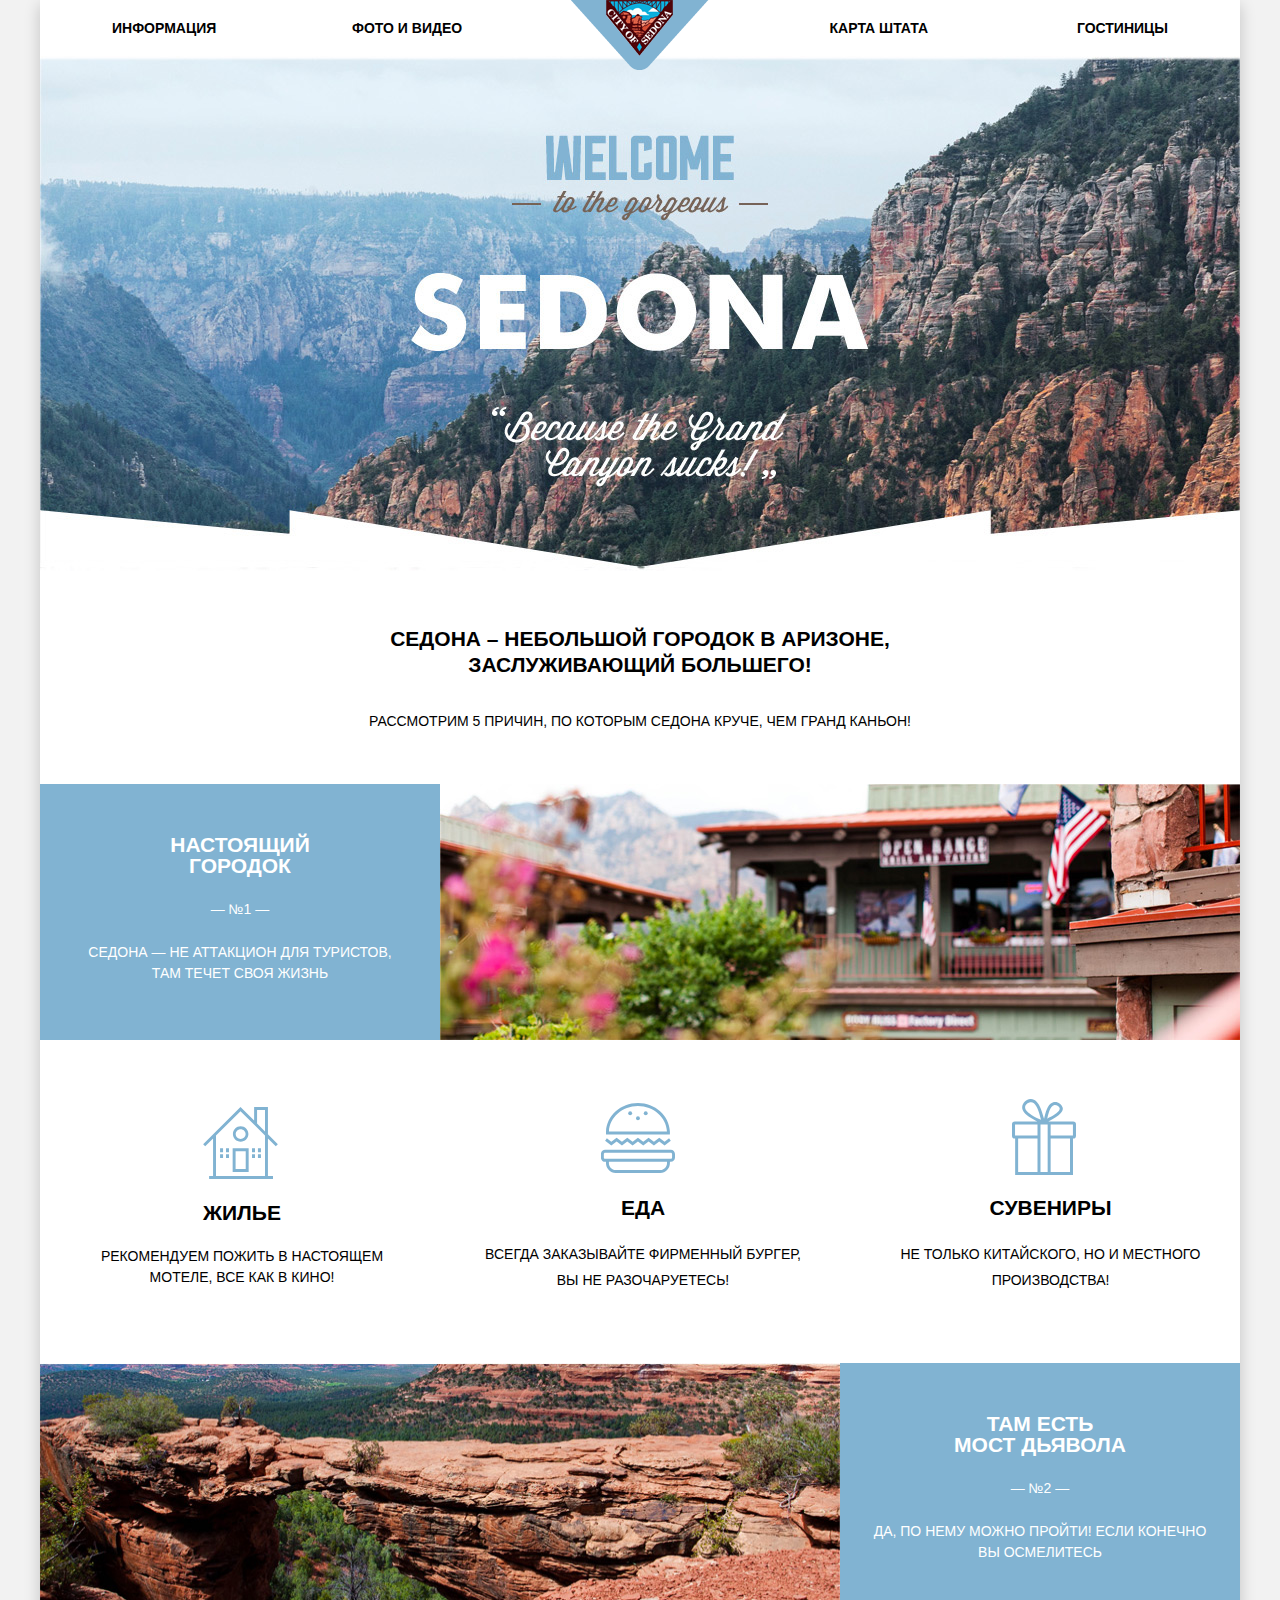
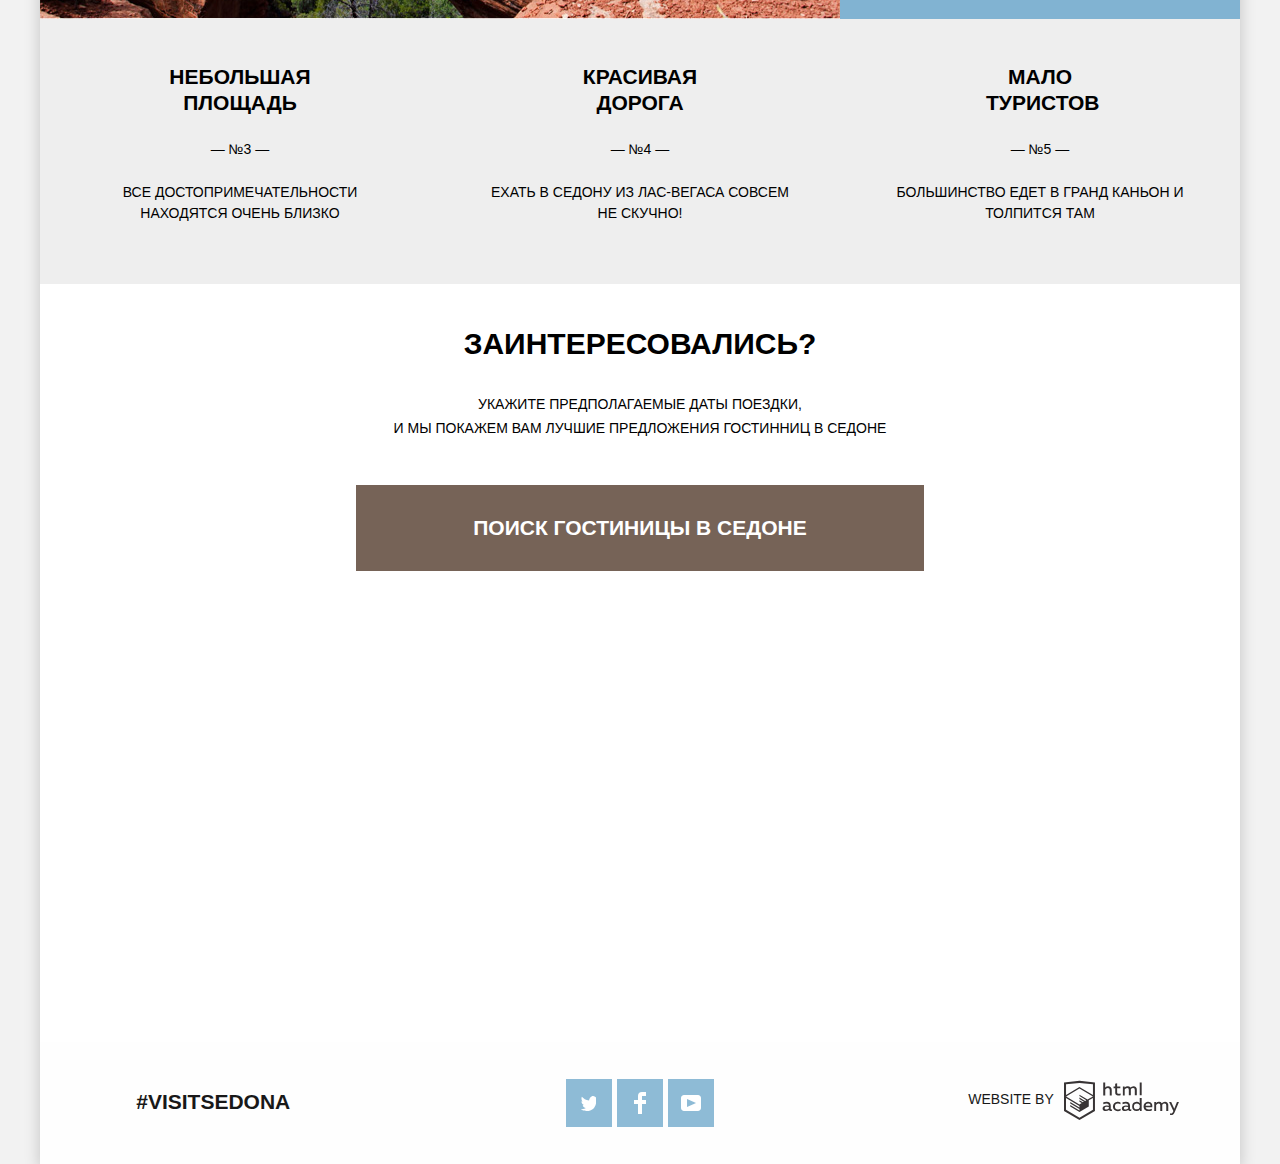
==== index.html @ 544612c5 "правки" ====
<!DOCTYPE html>
<html lang="ru">
<head>
  <meta charset="utf-8">
  <title>HTML Academy: Седона</title>
  <link href="https://fonts.google.com/?query=PT+sans&selection.family=PT+Sans:400,700" rel="stylesheet">
  <link href="css/normalize.css" rel="stylesheet">
  <link href="css/style-minified.css" rel="stylesheet">
</head>
<body>
  <div class="container">
    <header class="main-header">
      <nav class="main-navigation">
        <a class="main-header-logo"><img alt="Логотип Седона" height="70" src="img/logo-sedona.png" width="138"></a>
        <ul class="site-navigation">
          <li class="site-navigation-item info-menu">
            <a href="#">Информация</a>
          </li>
          <li class="site-navigation-item info-photo">
            <a href="#">Фото и видео</a>
          </li>
          <li class="site-navigation-item info-map">
            <a href="#">Карта штата</a>
          </li>
          <li class="site-navigation-item info-hotels">
            <a href="sedona-second-page.html">Гостиницы</a>
          </li>
        </ul>
      </nav>
    </header>
    <main class="main-advantage">
      <section class="intro">
        <h2 class="visually-hidden">Горы седоны</h2>
      </section>
      <h2 class="visually-hidden">Welcome to Sedona</h2>
      <article class="reasons reasons-sedona">
        <h1 class="reasons-title">Седона – небольшой городок в Аризоне, заслуживающий большего!</h1>
        <p class="reasons-descripsion">Рассмотрим 5 причин, по которым Седона круче, чем Гранд Каньон!</p>
      </article><!--1-->
      <h2 class="visually-hidden">Преимущества Седоны</h2>
      <div class="advantage-1">
        <div class="advantage-blue">
          <h2 class="advantage-title-white">Настоящий городок</h2>
          <div class="advantage-number advantage-number-white">
            — №1 —
          </div>
          <p class="advantage-text-white">Седона — не аттакцион для туристов, там течет своя жизнь</p>
        </div>
        <div class="advantage-image-left"><img alt="Настоящий городок" height="256" src="img/reason-1.jpg" width="800"></div>
      </div><!--2-->
      <section class="recommendations">
        <ul class="recommendations-list">
          <li class="recommendations-item motel-item">
            <span class="motel"></span>
            <h2>Жилье</h2>
            <p class="recommendation-motel">Рекомендуем пожить в настоящем мотеле, все как в кино!</p>
          </li>
          <li class="recommendations-item food-item">
            <span class="food"></span>
            <h2>Еда</h2>
            <p class="recommendation-food">Всегда заказывайте фирменный бургер, вы не разочаруетесь!</p>
          </li>
          <li class="recommendations-item souvenir-item">
            <span class="souvenir"></span>
            <h2>Сувениры</h2>
            <p class="recommendation-souvenir">Не только китайского, но и местного производства!</p>
          </li>
        </ul>
      </section><!--3-->
      <div class="advantage-2">
        <div class="advantage-image-right"><img alt="Мост дьявола" height="256" src="img/reason-2.jpg" width="800"></div>
        <div class="advantage-blue">
          <h2 class="advantage-title-white devils-bridge">Там есть<br>
          мост дьявола</h2>
          <div class="advantage-number advantage-number-white">
            — №2 —
          </div>
          <p class="advantage-text-white bridge-description">Да, по нему можно пройти! Если конечно вы осмелитесь</p>
        </div>
      </div>
      <section class="advantage">
        <ul class="advantage-gray">
          <li class="advantage-item">
            <h2 class="advantage-title-space">Небольшая площадь</h2>
            <div class="advantage-number">
              — №3 —
            </div>
            <p class="advantage-text-space">Все достопримечательности находятся очень близко</p>
          </li>
          <li class="advantage-item">
            <h2 class="advantage-title-route">Красивая дорога</h2>
            <div class="advantage-number">
              — №4 —
            </div>
            <p class="advantage-text-route">Ехать в Седону из Лас-Вегаса совсем не скучно!</p>
          </li>
          <li class="advantage-item">
            <h2 class="advantage-title-tourist">Мало туристов</h2>
            <div class="advantage-number">
              — №5 —
            </div>
            <p class="advantage-text-tourist">Большинство едет в Гранд Каньон и толпится там</p>
          </li>
        </ul>
      </section>
      <div class="search">
        <h2 class="seach-title">Заинтересовались?</h2>
        <p class="seach-description">Укажите предполагаемые даты поездки,<br>
        и мы покажем вам лучшие предложения гостинниц в Седоне</p><button class="btn btn-search" type="button">Поиск гостиницы в Седоне</button>
      </div>
      <div class="map-sedona visually-hidden">
        Интерактивная карта
      </div>
      <div class="map-interactive">
        <img alt="sedona" class="google-map-img" height="593" src="img/map.png" width="1200"> <iframe allowfullscreen class="google-map-iframe hidden" height="593" src="https://www.google.com/maps/embed?pb=!1m18!1m12!1m3!1d26188.189610110031!2d-111.79155712535884!3d34.868193438852906!2m3!1f0!2f0!3f0!3m2!1i1024!2i768!4f13.1!3m3!1m2!1s0x872da132f942b00d%3A0x5548c523fa6c8efd!2z0KHQtdC00L7QvdCwLCDQkNGA0LjQt9C-0L3QsCA4NjMzNiwg0KHQqNCQ!5e0!3m2!1sru!2sru!4v1504205740528" width="1200"></iframe>
      </div>
      <div class="search-hotel-wrapper">
        <form action="http://echo.htmlacademy.ru" class="search-hotel" method="get">
          <div class="seach-form-row-check-in-out">
            <label class="search-date-label" for="search-date-check-in-out">Дата заезда:</label> <input class="search-date-check-in-out" id="search-date-check-in-out" name="search-date-check-in-out" type="text" value="24 апреля 2017"> <button class="open-calendar"><svg height="22" viewbox="0 0 21 22" width="21" xmlns="http://www.w3.org/2000/svg">
            <path d="M19.251 2.025h-2.845V.648c0-.381-.294-.689-.656-.689-.363 0-.656.308-.656.689v1.377h-3.938V.648c0-.381-.294-.689-.655-.689-.363 0-.657.308-.657.689v1.377H5.906V.648c0-.381-.294-.689-.656-.689-.363 0-.657.308-.657.689v1.377H1.75C.784 2.025 0 2.847 0 3.862v16.302C0 21.179.784 22 1.75 22h17.501c.966 0 1.749-.821 1.749-1.836V3.862c0-1.015-.783-1.837-1.749-1.837zm.437 18.139a.448.448 0 0 1-.437.459H1.75a.45.45 0 0 1-.438-.459V3.862a.45.45 0 0 1 .438-.459h2.844v1.378c0 .381.294.689.657.689.362 0 .656-.308.656-.689V3.403h3.938v1.378c0 .381.294.689.657.689.361 0 .655-.308.655-.689V3.403h3.938v1.378c0 .381.293.689.656.689.362 0 .656-.308.656-.689V3.403h2.845c.241 0 .437.206.437.459v16.302z"></path>
            <path d="M4.594 8.225h2.625v2.066H4.594zM4.594 11.668h2.625v2.067H4.594zM4.594 15.112h2.625v2.066H4.594zM9.188 15.112h2.625v2.066H9.188zM9.188 11.668h2.625v2.067H9.188zM9.188 8.225h2.625v2.066H9.188zM13.781 15.112h2.625v2.066h-2.625zM13.781 11.668h2.625v2.067h-2.625zM13.781 8.225h2.625v2.066h-2.625z"></path></svg></button>
          </div>
          <div class="seach-form-row-check-in-out">
            <label class="search-date-label search-date-label-second" for="search-date-check-in-out-2">Дата выезда:</label> <input class="search-date-check-in-out" id="search-date-check-in-out-2" name="search-date-check-in-out" type="text" value="4 июля 2017"> <button class="open-calendar"><svg height="22" viewbox="0 0 21 22" width="21" xmlns="http://www.w3.org/2000/svg">
            <path d="M19.251 2.025h-2.845V.648c0-.381-.294-.689-.656-.689-.363 0-.656.308-.656.689v1.377h-3.938V.648c0-.381-.294-.689-.655-.689-.363 0-.657.308-.657.689v1.377H5.906V.648c0-.381-.294-.689-.656-.689-.363 0-.657.308-.657.689v1.377H1.75C.784 2.025 0 2.847 0 3.862v16.302C0 21.179.784 22 1.75 22h17.501c.966 0 1.749-.821 1.749-1.836V3.862c0-1.015-.783-1.837-1.749-1.837zm.437 18.139a.448.448 0 0 1-.437.459H1.75a.45.45 0 0 1-.438-.459V3.862a.45.45 0 0 1 .438-.459h2.844v1.378c0 .381.294.689.657.689.362 0 .656-.308.656-.689V3.403h3.938v1.378c0 .381.294.689.657.689.361 0 .655-.308.655-.689V3.403h3.938v1.378c0 .381.293.689.656.689.362 0 .656-.308.656-.689V3.403h2.845c.241 0 .437.206.437.459v16.302z"></path>
            <path d="M4.594 8.225h2.625v2.066H4.594zM4.594 11.668h2.625v2.067H4.594zM4.594 15.112h2.625v2.066H4.594zM9.188 15.112h2.625v2.066H9.188zM9.188 11.668h2.625v2.067H9.188zM9.188 8.225h2.625v2.066H9.188zM13.781 15.112h2.625v2.066h-2.625zM13.781 11.668h2.625v2.067h-2.625zM13.781 8.225h2.625v2.066h-2.625z"></path></svg></button>
          </div>
          <div class="adults-children">
            <div class="adults">
              <label class="adult-form" for="search-adult">Взрослые:</label> <button class="int-input-control control-decrement" formtarget="search-adult">-</button> <input class="search-adult-form" id="search-adult" name="search-adult" type="text" value="2"> <button class="int-input-control control-increment" formtarget="search-adult">+</button>
            </div>
            <div class="children">
              <label class="child-form" for="search-child">Дети:</label> <button class="int-input-control control-decrement" formtarget="search-child">-</button> <input class="search-child-form" id="search-child" name="search-child" type="text" value="0"> <button class="int-input-control control-increment" formtarget="search-child">+</button>
            </div>
          </div><button class="to-find" type="button" value="Найти">Найти</button>
        </form>
      </div>
    </main>
    <footer class="main-footer">
      <div class="visit">
        <a class="hashtag" href="https://www.instagram.com/htmlacademy/" title="instagram">#Visitsedona</a>
      </div>
      <section class="social">
        <h2 class="visually-hidden">Социальные сети</h2>
        <div class="footer-social">
          <ul class="social-items">
            <li><a class="social-button social-button-tw" href="https://twitter.com/htmlacademy_ru">Twitter</a></li>
            <li><a class="social-button social-button-fb" href="https://www.facebook.com/htmlacademy">Фейсбук</a></li>
            <li><a class="social-button social-button-yt" href="https://www.youtube.com/channel/UChUxTMjJGo-JDRY8pNTGL2g">Youtube</a></li>
          </ul>
        </div>
      </section>
      <div class="html-academy-image">
        <span class="created-by div-center">Website by</span> <a class="link-html-academy" href="https://htmlacademy.ru/intensive/htmlcss"><svg data-name="Layer 1" height="41" id="Layer_1" viewbox="0 0 108.08 36.85" width="115" xmlns="http://www.w3.org/2000/svg">
        <title>logo-htmlacademy-small1</title>
        <path d="M44.61,26.88a2,2,0,0,0,.55-0.1v1.33a3.25,3.25,0,0,1-1.18.21,1.67,1.67,0,0,1-1.67-1,4.84,4.84,0,0,1-3.14,1.08c-1.51,0-2.91-.83-2.91-2.55,0-2.13,2-2.79,3.71-2.79a11.08,11.08,0,0,1,2.17.25v-0.3c0-1-.76-1.77-2.19-1.77a7.42,7.42,0,0,0-3,.64v-1.7a10.21,10.21,0,0,1,3.19-.55c2.36,0,3.81,1.12,3.81,3.65v3a0.54,0.54,0,0,0,.49.59h0.17Zm-6.44-1.13A1.35,1.35,0,0,0,39.63,27h0.11a3.39,3.39,0,0,0,2.41-1V24.58a9.72,9.72,0,0,0-1.81-.21c-1,0-2.16.33-2.16,1.38h0Zm12.36-6.11a5,5,0,0,1,2.57.64V22a4.08,4.08,0,0,0-2.3-.7,2.75,2.75,0,1,0,0,5.49,5,5,0,0,0,2.43-.64v1.71a6.27,6.27,0,0,1-2.76.57A4.21,4.21,0,0,1,46,24.51q0-.21,0-0.41a4.32,4.32,0,0,1,4.18-4.46h0.38Zm12.17,7.24a2,2,0,0,0,.55-0.1v1.33a3.25,3.25,0,0,1-1.18.21,1.67,1.67,0,0,1-1.67-1,4.84,4.84,0,0,1-3.14,1.08c-1.51,0-2.91-.83-2.91-2.55,0-2.13,2-2.79,3.71-2.79a11.08,11.08,0,0,1,2.17.25v-0.3c0-1-.76-1.77-2.19-1.77a7.42,7.42,0,0,0-3,.64v-1.7a10.21,10.21,0,0,1,3.19-.55c2.36,0,3.81,1.12,3.81,3.65v3a0.54,0.54,0,0,0,.49.59h0.17Zm-6.44-1.13A1.35,1.35,0,0,0,57.73,27h0.11a3.39,3.39,0,0,0,2.41-1V24.58a9.72,9.72,0,0,0-1.81-.21c-1.06,0-2.16.33-2.16,1.38h0ZM73,16V28.2H71.35V26.88a3.88,3.88,0,0,1-3.19,1.54,4.4,4.4,0,0,1,0-8.78,3.81,3.81,0,0,1,3,1.3V16H73Zm-4.53,5.22a2.76,2.76,0,1,0,0,5.52A2.86,2.86,0,0,0,71.15,25V23A2.91,2.91,0,0,0,68.49,21.27ZM79,19.64c3.31,0,4.46,2.68,3.92,5.09H76.7c0.21,1.5,1.67,2.11,3.19,2.11a6.11,6.11,0,0,0,2.64-.59v1.6a7.14,7.14,0,0,1-3,.57C77,28.42,74.78,27,74.78,24a4.18,4.18,0,0,1,4-4.39H79Zm0.09,1.54a2.28,2.28,0,0,0-2.44,2.1v0.06H81.3A2,2,0,0,0,79.13,21.18Zm5.73,7V19.87h1.65v1a3.81,3.81,0,0,1,2.78-1.27A2.86,2.86,0,0,1,91.89,21a4.12,4.12,0,0,1,2.91-1.33A3.06,3.06,0,0,1,98,23V28.2h-1.9V23.05a1.59,1.59,0,0,0-1.42-1.75H94.42a2.8,2.8,0,0,0-2.07,1.12V28.2h-1.9V23.05A1.59,1.59,0,0,0,89,21.31H88.8a3,3,0,0,0-2.21,1.29v5.63H84.86Zm21.31-8.33h1.9l-3.91,9.46c-0.9,2.17-2.09,2.86-3.35,2.86a4.76,4.76,0,0,1-1.1-.14V30.46a2.86,2.86,0,0,0,.85.12c0.9,0,1.58-.64,2.07-1.9l0.17-.42-4-8.4h2l2.86,6.29ZM38.73,1.46V6.22a3.81,3.81,0,0,1,2.7-1.14,3.25,3.25,0,0,1,3.44,3.4v5.15H43V8.72a1.81,1.81,0,0,0-1.61-2h-0.3a2.93,2.93,0,0,0-2.32,1.39v5.52h-1.9V1.46h1.9ZM49.94,2.31v3h3V6.91h-3v3.81c0,1.1.5,1.46,1.58,1.46a4.49,4.49,0,0,0,1.69-.33v1.6A6.8,6.8,0,0,1,51,13.8a2.55,2.55,0,0,1-2.86-2.74V6.89H46.58V5.26h1.5V2.74Zm5.4,11.31V5.28H57v1A3.81,3.81,0,0,1,59.77,5a2.86,2.86,0,0,1,2.6,1.33A4.12,4.12,0,0,1,65.28,5,3.06,3.06,0,0,1,68.44,8.4v5.21h-1.9V8.46a1.59,1.59,0,0,0-1.42-1.75H64.89a2.8,2.8,0,0,0-2.07,1.12v5.78h-1.9V8.46A1.59,1.59,0,0,0,59.5,6.71H59.27A3,3,0,0,0,57.06,8v5.63H55.34ZM71.17,1.45H73V13.6H71.17V1.45ZM14.71,0H14.55L0,1.54V28.21l14.55,8.66,14.55-8.66V1.54Zm12.5,27.1L14.55,34.64,1.9,27.12V16.18l12.59,7.5V25L5.86,19.9v1.31l8.68,5.21v1.39L5.87,22.65V24l8.68,5.21,8.75-5.24V18.31L27.2,16V27.12Zm0-12.53-3.48,2-1.6,1L14.51,13v1.31L21,18.23H21l-0.14.09-1,.54-5.37-3.2V17l4.24,2.52-1,.67-3.2-1.9v1.31l2.1,1.24L14.5,22.1,2,14.65,14.51,7.11Zm0-1.32L14.49,5.76,1.91,13.25v-10L14.56,1.92,27.21,3.25v10h0Z" transform="translate(0 -0.02)"></path></svg></a>
      </div>
    </footer>
  </div>
  <script src="js/search-form-minified.js">
  </script> 
  <script src="js/map-minified.js">
  </script> 
</body>
</html>
---- css/style-minified.css ----
body{margin:0;padding:0;font-size:14px;font-family:"PT Sans",sans-serif,Arial;font-weight:400;line-height:26px;text-transform:uppercase;background-color:#f2f2f2}.container{width:1200px;padding:0;margin:0 auto;background-color:#fff;top:0;left:15px;right:15px;bottom:0;-webkit-box-shadow:0 5px 15px 0 rgba(0,1,1,.2);box-shadow:0 5px 15px 0 rgba(0,1,1,.2);-webkit-box-sizing:border-box;box-sizing:border-box}.intro{width:100%;height:515px;background-image:url(../img/intro.jpg);background-position:top center;background-repeat:no-repeat;background-color:#5e88b6}a{text-decoration:none}.reasons-title{font-size:21px;color:#000;font-weight:700;line-height:26px;text-transform:uppercase;width:574px;margin:55px 0 30px}.reasons-descripsion{margin:0 0 50px}.seach-title{font-size:30px;line-height:36px;margin:0 0 30px;font-weight:700}.main-navigation ul{display:-webkit-box;display:-ms-flexbox;display:flex;-webkit-box-pack:justify;-ms-flex-pack:justify;justify-content:space-between;-ms-flex-wrap:wrap;flex-wrap:wrap;-webkit-box-align:center;-ms-flex-align:center;align-items:center;width:100%;list-style:none;margin:0;padding:15px 0}.main-footer a,.main-navigation a,body{color:#000}.main-navigation a:hover{color:#81b3d2}.main-navigation a:focus{color:#b2b2b2}.link-html-academy{fill:#231f20}.link-html-academy:hover path{fill:#81b3d2}.link-html-academy:focus path{fill:#b2b2b2}.advantage-gray,.recommendations-list,.search-result-hotel,.site-navigation,.sorting{list-style:none}.recommendations{width:1200px;padding-bottom:70px;background-color:#fff}.recommendations-list{display:-webkit-box;display:-ms-flexbox;display:flex;-ms-flex-wrap:wrap;flex-wrap:wrap;-webkit-box-pack:justify;-ms-flex-pack:justify;justify-content:space-between;-webkit-box-align:center;-ms-flex-align:center;align-items:center;margin:0;padding:0}.recommendations-item{position:relative;padding-top:135px}.recommendations-item h2{margin:20px 0;font-size:21px}.recommendations-item p{margin:0}.visually-hidden{position:absolute;overflow:hidden;clip:rect(0 0 0 0);height:1px;width:1px;margin:-1px;padding:0;border:0}.main-advantage{text-align:center}.advantage-blue{background-color:#81b3d2;color:#fff;display:-webkit-box;display:-ms-flexbox;display:flex;-ms-flex-wrap:wrap;flex-wrap:wrap;-webkit-box-orient:vertical;-webkit-box-direction:normal;-ms-flex-direction:column;flex-direction:column;-webkit-box-align:center;-ms-flex-align:center;align-items:center;min-width:400px;-webkit-box-sizing:border-box;box-sizing:border-box}.advantage-image-left{line-height:0;overflow:hidden;width:800px;height:auto}.advantage-image-right{line-height:0}.advantage-number-white,.advantage-text-white{color:#fff}.advantage-number{margin:20px 0}.advantage-text-white{width:320px;margin:0;padding-bottom:55px;font-size:14px;line-height:21px}.advantage-title-white{width:150px;font-size:21px;color:#fff;font-weight:700;line-height:21px;text-transform:uppercase;margin:0;padding-top:50px;text-align:center}.devils-bridge{width:172px}.bridge-description{width:333px}.btn-search{width:568px;height:86px;color:#fff;font-size:21px;line-height:26px;text-transform:uppercase;font-weight:700;background-color:#766357;background-repeat:repeat;border:0;margin-top:45px;cursor:pointer}.btn-search:hover{background-color:#604e43}.btn-search:focus{background-color:#503e33;color:#857871}.advantage-gray{margin:0;background-color:#eee;width:auto;min-height:257px;display:-webkit-box;display:-ms-flexbox;display:flex;-ms-flex-wrap:wrap;flex-wrap:wrap;-webkit-box-orient:horizontal;-webkit-box-direction:normal;-ms-flex-direction:row;flex-direction:row;-webkit-box-pack:justify;-ms-flex-pack:justify;justify-content:space-between;padding-left:0}.footer-social ul,.social-items li{display:-webkit-flex;display:flex;flex-wrap:wrap}.footer-social ul{padding:0;font-size:0;justify-content:center;margin:0 auto;list-style:none;text-align:center;width:350px}.social-items li{width:46px;height:48px;background-color:#82b4d2;margin-right:5px}.social-button{position:relative;display:block;width:46px;height:48px}.social-button:hover{background-color:#669ec0}.social-button:active{background-color:#5496bd;opacity:.302}.social-button-fb::after,.social-button-tw::after,.social-button-yt::after{position:absolute;content:"";top:13px;left:17px;width:12px;height:22px;background-image:url("data:image/svg+xml,%3Csvg xmlns='http://www.w3.org/2000/svg' width='12' height='22' viewBox='0 0 12 22'%3E%3Cpath fill='%23FFF' d='M12 4V0H8a4 4 0 0 0-4 4v4H0v4h4v10h4V12h4V8H8V4h4z'/%3E%3C/svg%3E");background-repeat:no-repeat}.social-button-tw::after,.social-button-yt::after{top:17px;left:15px;width:15px;height:17px;background-image:url("data:image/svg+xml,%3Csvg xmlns='http://www.w3.org/2000/svg' xmlns:xlink='http://www.w3.org/1999/xlink' width='17' height='15' viewBox='0 0 17 15'%3E%3Cimage overflow='visible' width='17' height='15' xlink:href='t.png'/%3E%3Cpath fill='%23FFF' d='M10.95.144c1.685-.496 2.984.27 3.577 1.179.673-.231 1.331-.481 2.011-.708a2.345 2.345 0 0 1-.857 1.768c.685.17 1.304-.491 1.304-.491-.169 1-1.006 1.788-1.563 2.024-.231 6.75-3.175 11.217-10.077 11.082h-.446c-.41 0-4.164-.46-4.898-1.887 2.271.196 3.893-.422 4.693-1.177-.96-.3-2.679-.477-2.979-2.95.349.106.564.228 1.19.119C1.705 8.247.374 7.53.448 5.33c.285.328 1.067.536 1.34.472C1.085 5.561-.182 2.442.894.85c1.818 1.854 3.735 3.606 7.152 3.773C8.254 2.33 9.183.793 10.95.144z'/%3E%3C/svg%3E")}.social-button-yt::after{top:16px;left:13px;width:20px;height:16px;background-image:url("data:image/svg+xml,%3Csvg xmlns='http://www.w3.org/2000/svg' xmlns:xlink='http://www.w3.org/1999/xlink' width='20' height='16' viewBox='0 0 20 16'%3E%3Cimage overflow='visible' width='20' height='16' xlink:href='youtube.png'/%3E%3Cpath fill='%23FFF' d='M17 0H3C1.35 0 0 1.35 0 3v10c0 1.65 1.35 3 3 3h14c1.65 0 3-1.35 3-3V3c0-1.65-1.35-3-3-3zM6.027 11.998V4.002L15.014 8l-8.987 3.998z'/%3E%3C/svg%3E")}.social{display:-webkit-box;display:-ms-flexbox;display:flex;margin-left:27px}.created-by{margin-top:-10px;margin-right:10px;font-size:14px;line-height:26px}.hashtag{font-size:21px;font-weight:700;color:#000}.visit{margin-left:21px}.html-academy-image{display:-webkit-box;display:-ms-flexbox;display:flex;margin-bottom:-2px;margin-right:-14px;-webkit-box-align:center;-ms-flex-align:center;align-items:center}.filter-infrastructure{margin:0 auto;width:1200px;height:220px;background-image:url(../img/filter-background.jpg);background-position:0 20%;color:#fff}.filter-infrastructure h2{font-size:16px;line-height:21px;font-weight:700}.filter-infrastructure label{font-size:14px;line-height:21px;font-weight:400}.search-hotel input[type=submit]{width:458px;height:58px;border:0;background-color:#81b3d2;font-size:21px;line-height:26px;color:#fff}.site-navigation a{text-decoration:none;font-size:14px;line-height:26px;color:#000;margin:0;padding:0}.site-navigation{font-size:14px;line-height:26px;font-weight:700;font-family:"PT Sans",sans-serif,Arial}.site-navigation .current{color:#766357}.hotel-read-more{width:110px;height:27px;color:#fff;background-color:#81b3d2}.hotel-read-more:hover{background-color:#669ec0}.hotel-read-more:focus{color:#88b6d1;background-color:#5496bd}.hotel-book-it{width:142px;height:27px;color:#fff;background-color:#766357}.hotel-book-it:hover{background-color:#604e43}.hotel-book-it:focus{color:#857871;background-color:#503e33}.hotel-title a{font-size:21px;color:#000}.hotel-rating-search:hover,.hotel-sort-item:hover,.hotel-title a:hover,.hotel-type:hover{color:#81b3d2}.hotel-title a:focus{color:#b2b2b2}.hotel-rating-search,.hotel-type{color:#b2b2b2;border-bottom:1px dotted #81b3d2}.hotel-rating-search:active,.hotel-sort-item:active{color:#000;border-bottom:none}.hotel-rating-search:focus,.hotel-type:focus{color:#000;border:0}.hotel-type{margin:0 25px}.star{width:18px;height:17px;display:block;background-image:url(../img/star.svg)}.btn-transparent{width:137px;height:36px;background-color:transparent}.filter-range{width:330px;margin-top:27px;margin-right:67px;color:#fff;text-transform:uppercase}.filter-range-title{margin-bottom:9px;font-weight:600;font-size:15px;line-height:21px;letter-spacing:-.7px}.price-controls{position:relative;height:36px;margin-bottom:20px;border:2px solid #fff;border-radius:2px;font-size:0}.price-controls label{display:inline-block;font-size:14px;line-height:38px;vertical-align:top;cursor:pointer}.price-controls .max-price,.price-controls .min-price{width:90px;padding-left:65px}.price-controls input{width:50px;margin:0;color:inherit;font:inherit;background:0 0;border:0;height:30px}.price-controls::after{content:"";position:absolute;top:50%;left:50%;width:2px;height:22px;background:#fff;-webkit-transform:translate(-50%,-50%);-ms-transform:translate(-50%,-50%);transform:translate(-50%,-50%)}.range-controls{position:relative;margin-bottom:32px}.range-controls .scale{height:2px;background:rgba(255,255,255,.3)}.range-controls .bar{width:80%;height:2px;background:#fff}.range-toggle{position:absolute;top:-9px;width:4px;height:4px;background:#ababab;border:8px solid #fff;border-radius:50%;-webkit-box-shadow:0 2px 1px 0 rgba(0,1,1,.2);box-shadow:0 2px 1px 0 rgba(0,1,1,.2);cursor:pointer}.range-toggle-min{left:0}.range-toggle-max{left:80%}.range-toggle:hover{background:#1c4f80}.btn-transparent{display:block;margin:0 auto;padding:6px 35px;font-size:14px;line-height:20px;color:#fff;text-transform:uppercase;background:0 0;border:2px solid #fff;border-radius:2px;cursor:pointer}.btn-transparent:hover{color:#000;background:#fff}.search-date-check-in-out{width:345px;height:38px}.search-adult-form,.search-child-form,.search-date-check-in-out{background-color:#f2f2f2;border:0;outline:0;padding:0}.search-date-check-in-out{padding-left:10px}.search-adult-form,.search-child-form{margin:2px -4px 0}.search-adult-form:hover,.search-child-form:hover,.search-date-check-in-out:hover{background-color:#ebebeb;text-decoration:none}input[type=checkbox]{display:none}input[type=checkbox]+label{line-height:21px;font-size:14px;vertical-align:middle;cursor:pointer;padding-left:39px;position:relative}input[type=checkbox]+label::before{content:'';width:23px;height:23px;position:absolute;vertical-align:middle;background-image:url("data:image/svg+xml,%3Csvg xmlns='http://www.w3.org/2000/svg' width='23' height='23' viewBox='0 0 23 23'%3E%3Cpath fill='%23FFFFFF' d='M20 2c.542 0 1 .458 1 1v17c0 .542-.458 1-1 1H3c-.542 0-1-.458-1-1V3c0-.542.458-1 1-1h17m0-2H3C1.35 0 0 1.35 0 3v17c0 1.65 1.35 3 3 3h17c1.65 0 3-1.35 3-3V3c0-1.65-1.35-3-3-3z'/%3E%3C/svg%3E%0A");left:0}input[type=checkbox]:checked+label::before{content:'';width:27px;height:23px;position:absolute;vertical-align:middle;background-image:url("data:image/svg+xml,%3Csvg xmlns='http://www.w3.org/2000/svg' width='27' height='23' viewBox='0 0 27 23'%3E%3Cpath fill='%23FFFFFF' d='M7.285 7.486l-2.829 2.829 7.783 7.783L26.171 4.166l-2.828-2.829-11.104 11.102z'/%3E%3Cpath fill='%23FFFFFF' d='M21 20c0 .542-.458 1-1 1H3c-.542 0-1-.458-1-1V3c0-.542.458-1 1-1h16.908L21.493.415A2.96 2.96 0 0 0 20 0H3C1.35 0 0 1.35 0 3v17c0 1.65 1.35 3 3 3h17c1.65 0 3-1.35 3-3v-9.829l-2 2V20z'/%3E%3C/svg%3E ");left:0}input[type=checkbox]:checked:disabled+label::before{content:'';width:27px;height:23px;position:absolute;vertical-align:middle;background-image:url("data:image/svg+xml,%3Csvg version='1.1' xmlns='http://www.w3.org/2000/svg' xmlns:xlink='http://www.w3.org/1999/xlink' x='0px' y='0px' width='27px' height='23px' viewBox='0 0 27 23' enable-background='new 0 0 27 23' xml:space='preserve'%3E%3Cg id='Layer_1'%3E%3C/g%3E%3Cg id='Layer_2'%3E%3Cg%3E%3Cpolygon points='7.285,7.486 4.456,10.315 12.239,18.098 26.171,4.166 23.343,1.337 12.239,12.439 '%3E%3C/polygon%3E%3Cpath d='M21,20c0,0.542-0.458,1-1,1H3c-0.542,0-1-0.458-1-1V3c0-0.542,0.458-1,1-1h16.908l1.585-1.585C21.051,0.158,20.545,0,20,0 H3C1.35,0,0,1.35,0,3v17c0,1.65,1.35,3,3,3h17c1.65,0,3-1.35,3-3v-9.829l-2,2V20z'%3E%3C/path%3E%3C/g%3E%3C/g%3E%3C/svg%3E");left:0;cursor:default}input[type=checkbox]:disabled+label::before{content:'';width:23px;height:23px;position:absolute;vertical-align:middle;background-image:url("data:image/svg+xml,%3Csvg version='1.1' id='Layer_1' xmlns='http://www.w3.org/2000/svg' xmlns:xlink='http://www.w3.org/1999/xlink' x='0px' y='0px' width='23px' height='23px' viewBox='0 0 23 23' enable-background='new 0 0 23 23' xml:space='preserve'%3E%3Cpath d='M20,2c0.542,0,1,0.458,1,1v17c0,0.542-0.458,1-1,1H3c-0.542,0-1-0.458-1-1V3c0-0.542,0.458-1,1-1H20 M20,0H3 C1.35,0,0,1.35,0,3v17c0,1.65,1.35,3,3,3h17c1.65,0,3-1.35,3-3V3C23,1.35,21.65,0,20,0L20,0z'/%3E%3C/svg%3E");left:0;cursor:default}.search-adult-form:focus,.search-child-form:focus,.search-date-check-in-out:focus{background-color:#fff}.to-find{width:458px;height:58px;color:#fff;background-color:#81b3d2;font-size:21px;line-height:26px;font-weight:700;margin-top:54px;border:0;cursor:pointer}.to-find:hover{background-color:#669ec0}.to-find:focus{outline:0;color:#7aadcb;background-color:#5496bd}@keyframes slide_down{0%{-webkit-transform:translateY(-100px);transform:translateY(-100px)}}@-webkit-keyframes slide_down{0%{-webkit-transform:translateY(-100px)}}.search-hotel-wrapper{position:relative;animation:slide_down .5s;-webkit-animation:slide_down .5s}.search-hotel{position:absolute;margin:0;background-color:#fff;left:316px;right:auto;top:-593px;padding:55px;width:570px;height:400px;-webkit-box-sizing:border-box;box-sizing:border-box;font-size:14px;line-height:26px;font-weight:700}.search-date-label{white-space:nowrap;margin-right:20px}.seach-form-row-check-in-out{position:relative;margin-bottom:29px;display:-webkit-box;display:-ms-flexbox;display:flex;-webkit-box-align:center;-ms-flex-align:center;align-items:center;width:460px}.search-date-label-second{margin-right:15px}.search-adult-form,.search-child-form,.search-date-check-in-out{font-size:14px;line-height:26px;font-weight:700}.open-calendar{border:0;outline:0;background-color:transparent;top:6px;position:absolute;right:10px;margin:0;padding:0;fill:#cacaca;cursor:pointer}.open-calendar:hover{fill:#000}.open-calendar:focus{fill:#81b3d2}.site-navigation-item{width:20%;margin:0;padding:0}.main-header-logo{position:absolute;top:0;left:50%;-webkit-transform:translateX(-50%);-ms-transform:translateX(-50%);transform:translateX(-50%);width:138px;height:70px}.site-navigation li:nth-child(4n+1){text-align:left;margin-left:6%}.site-navigation li:nth-child(4n+2){text-align:left;margin-right:auto}.site-navigation li:nth-child(4n+3){text-align:right;margin-left:auto}.site-navigation li:nth-child(4n+4){text-align:right;margin-right:6%}.advantage-1,.advantage-2,.reasons-sedona{display:-webkit-box;display:-ms-flexbox;display:flex}.reasons-sedona{width:1200px;-webkit-box-orient:vertical;-webkit-box-direction:normal;-ms-flex-direction:column;flex-direction:column;-webkit-box-align:center;-ms-flex-align:center;align-items:center;text-align:center;-webkit-box-sizing:border-box;box-sizing:border-box}.advantage-1,.advantage-2{-ms-flex-wrap:wrap;flex-wrap:wrap}.recommendation-motel{width:348px;font-size:14px;line-height:21px}.motel-item{padding-left:28px}.food::before,.motel::before,.souvenir::before{position:absolute;content:"";width:75px;height:72px;left:163px;top:62px;background-image:url(../img/icon-1.svg);background-repeat:no-repeat;background-position:0 0}.food-item{padding-left:9px}.recommendation-food{width:336px}.food::before,.souvenir::before{width:74px;height:70px;top:63px;left:135px;background-image:url(../img/icon-3.svg)}.recommendation-souvenir{width:379px}.souvenir::before{width:64px;height:76px;top:59px;left:151px;background-image:url(../img/icon-2.svg)}.advantage-item{display:-webkit-box;display:-ms-flexbox;display:flex;-ms-flex-wrap:wrap;flex-wrap:wrap;-webkit-box-align:center;-ms-flex-align:center;align-items:center;-webkit-box-orient:vertical;-webkit-box-direction:normal;-ms-flex-direction:column;flex-direction:column;-webkit-box-sizing:border-box;box-sizing:border-box;padding-top:45px;padding-bottom:60px;width:400px;min-height:256px}.advantage-title-space{margin:0;width:153px}.advantage-title-route{margin:0;width:117px}.advantage-title-tourist{margin:0;width:108px}.advantage-text-space{margin:0;width:247px}.seach-description{margin:0;font-size:14px;line-height:24px}.advantage-item p{font-size:14px;line-height:21px}.advantage-text-route{margin:0;width:312px}.advantage-text-tourist{margin:0;width:303px}.main-footer{opacity:.9;margin-top:-122px}.footer-second-page,.main-footer{width:1200px;height:122px;display:-webkit-box;display:-ms-flexbox;display:flex;-ms-flex-pack:distribute;justify-content:space-around;-webkit-box-align:center;-ms-flex-align:center;align-items:center;background-color:#fefefe}.map-interactive{z-index:-3;width:1200px;height:593px}.google-map-iframe{display:none;border:0}.filter-infrastructure{display:-webkit-box;display:-ms-flexbox;display:flex;-ms-flex-wrap:wrap;flex-wrap:wrap;-webkit-box-pack:justify;-ms-flex-pack:justify;justify-content:space-between}.search{margin-top:-15px;min-height:235px;padding-top:57px}.adult-form{padding-right:33px}.child-form{padding-right:25px}.adults-children{display:-webkit-box;display:-ms-flexbox;display:flex;-webkit-box-orient:horizontal;-webkit-box-direction:normal;-ms-flex-direction:row;flex-direction:row;-webkit-box-pack:justify;-ms-flex-pack:justify;justify-content:space-between;-webkit-box-align:center;-ms-flex-align:center;align-items:center;-ms-flex-wrap:wrap;flex-wrap:wrap;margin-top:30px}.search-adult-form,.search-child-form{width:38px;height:38px;text-align:center}.checkbox,.checkbox-infrastructure,.checkbox-type{display:-webkit-box;display:-ms-flexbox;display:flex}.checkbox{-ms-flex-wrap:wrap;flex-wrap:wrap;-webkit-box-pack:justify;-ms-flex-pack:justify;justify-content:space-between;-ms-flex-line-pack:center;align-content:center}.checkbox-infrastructure,.checkbox-type{border:0;-webkit-box-orient:vertical;-webkit-box-direction:normal;-ms-flex-direction:column;flex-direction:column}.checkbox-infrastructure{padding-left:71px;padding-top:15px}.checkbox-type{margin-left:87px;margin-top:10px}.wrappper-chekbox{margin-bottom:20px}.infrastructure,.type{margin-bottom:23px}.control-decrement,.control-increment{padding:0;width:38px;height:38px;border:0;outline:0;background-color:#f2f2f2;font-size:14px;font-weight:700;line-height:26px;color:#a9a9a9;cursor:pointer}.control-decrement:hover,.control-increment:hover{color:#000}.control-decrement:focus,.control-increment:focus{color:#81b3d2}.search-hotel-item{padding:0;display:-webkit-box;display:-ms-flexbox;display:flex;-ms-flex-wrap:wrap;flex-wrap:wrap;-webkit-box-pack:justify;-ms-flex-pack:justify;justify-content:space-between;-webkit-box-align:center;-ms-flex-align:center;align-items:center;height:150px;border-bottom:1px solid #e5e5e5}.search-hotel-item-first{border-top:1px solid #e5e5e5}.search-result-hotel{padding:0;margin:0}.hotel-rating{-webkit-box-sizing:border-box;box-sizing:border-box;padding:5px 15px;height:27px;color:#666;background-color:#f2f2f2;font-size:14px;line-height:21px}.sorting-arrows ul{margin:0;padding:0;list-style:none;position:relative}.arrows{display:-webkit-box;display:-ms-flexbox;display:flex;-webkit-box-orient:horizontal;-webkit-box-direction:normal;-ms-flex-direction:row;flex-direction:row;-ms-flex-pack:distribute;justify-content:space-around;-webkit-box-align:center;-ms-flex-align:center;align-items:center;width:38px;height:11px}.active-arrow .arrow-down::after,.active-arrow .arrow-up::after,.arrow-down::after,.arrow-up::after{content:'';position:absolute;right:28px;top:1px;bottom:auto;width:0;height:0;border-style:solid;border-width:0 5.5px 10px;border-color:transparent transparent #cacaca;-webkit-transform:rotate(360deg);-ms-transform:rotate(360deg);transform:rotate(360deg)}.active-arrow .arrow-down::after,.active-arrow .arrow-up::after,.arrow-down::after{right:5px;border-width:10px 5.5px 0;border-color:#cacaca transparent transparent}.active-arrow .arrow-down::after,.active-arrow .arrow-up::after{border-color:#81b3d2 transparent transparent}.active-arrow .arrow-up::after{right:28px;border-width:0 5.5px 10px;border-color:transparent transparent #81b3d2}.arrow-down:hover::after{border-color:#231f20 transparent transparent}.arrow-down:active::after{border-color:#81b3d2 transparent transparent}.arrow-up:hover::after{border-color:transparent transparent #231f20}.arrow-up:active::after{border-color:transparent transparent #81b3d2}.hidden{display:none}.visible{display:block}.hotel-sort-list{margin-top:25px;margin-bottom:25px}.sorting-arrows{height:10px;margin:0}.hotel-title{margin-right:30px;font-size:21px;line-height:26px;font-weight:700}.sorting-item-size{font-size:12px;line-height:18px;color:#b1b1b1;border-bottom:1px dotted #81b3d2}.hotel-price{border-bottom:none}.hotel-price,.hotel-price:active,.search-result-hotel-title a:hover{color:#81b3d2}.hotel-sort-item-sort{font-size:12px;line-height:18px;margin-right:30px;font-weight:700}.hotel-rating-wrapper,.stars{display:-webkit-box;display:-ms-flexbox;display:flex}.hotel-rating-wrapper{-webkit-box-orient:vertical;-webkit-box-direction:normal;-ms-flex-direction:column;flex-direction:column;-webkit-box-align:end;-ms-flex-align:end;align-items:flex-end}.stars{margin-bottom:45px}.star{margin-right:5px}.star:nth-last-child(1){margin-right:0}.hotel-wrapper{display:-webkit-box;display:-ms-flexbox;display:flex;-webkit-box-align:center;-ms-flex-align:center;align-items:center}.hotel-image{height:90px;margin-right:30px}.search-result-hotel-title{margin:0 0 8px}.search-result-hotel-title a{font-size:21px;line-height:26px;color:#232323}.search-result-hotel-title a:active{color:#b2b2b2}.hotel-buttons{margin-top:8px}.hotel-book-it,.hotel-read-more{padding:5px 10px;font-size:14px;line-height:21px;font-weight:700}.hotel-read-more{margin-right:3px}.hotel-content-apar{margin-right:40px}.hotel-content-wrapper,.hotel-sort-list,.search-hotel-item-wrapper{display:-webkit-box;display:-ms-flexbox;display:flex;-webkit-box-pack:justify;-ms-flex-pack:justify;justify-content:space-between}.hotel-content-wrapper{width:205px}.hotel-sort-list,.search-hotel-item-wrapper{-webkit-box-align:center;-ms-flex-align:center;align-items:center;margin-right:6%;margin-left:6%}.search-hotel-item-wrapper{width:100%}
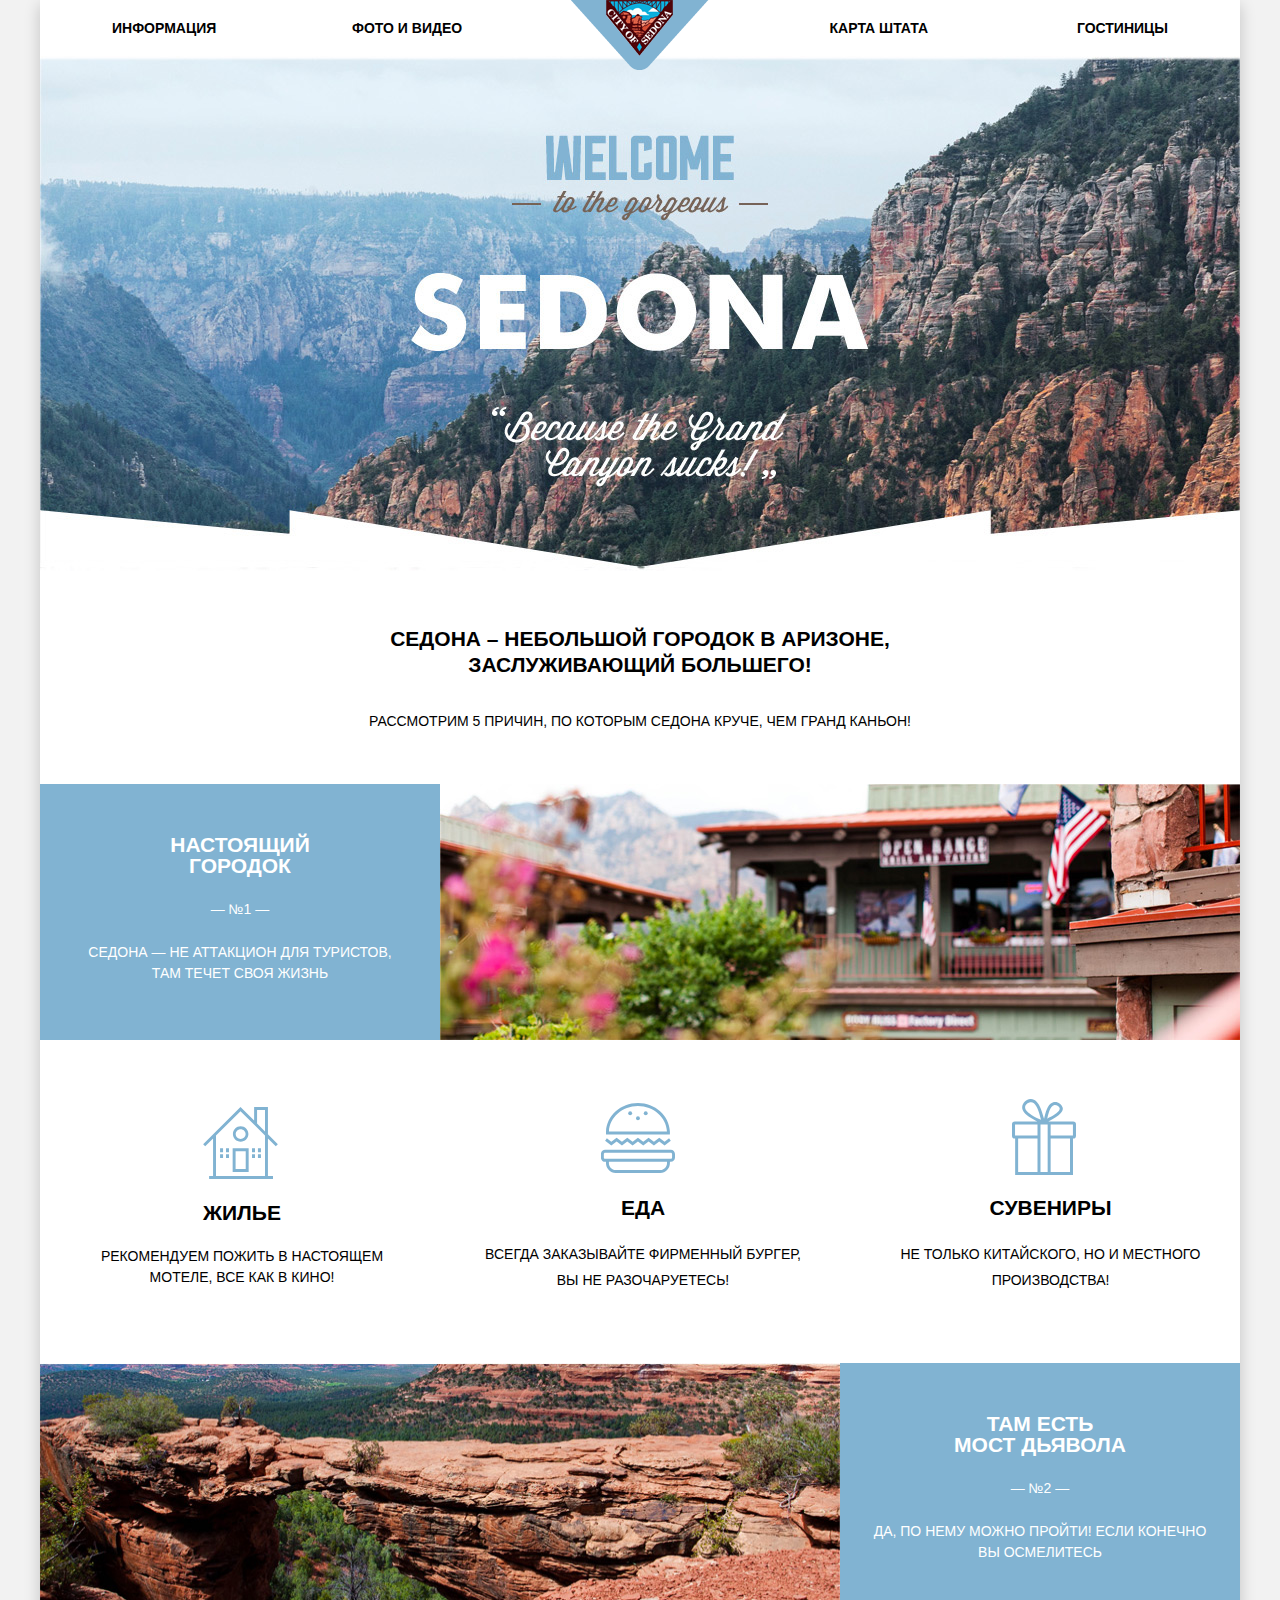
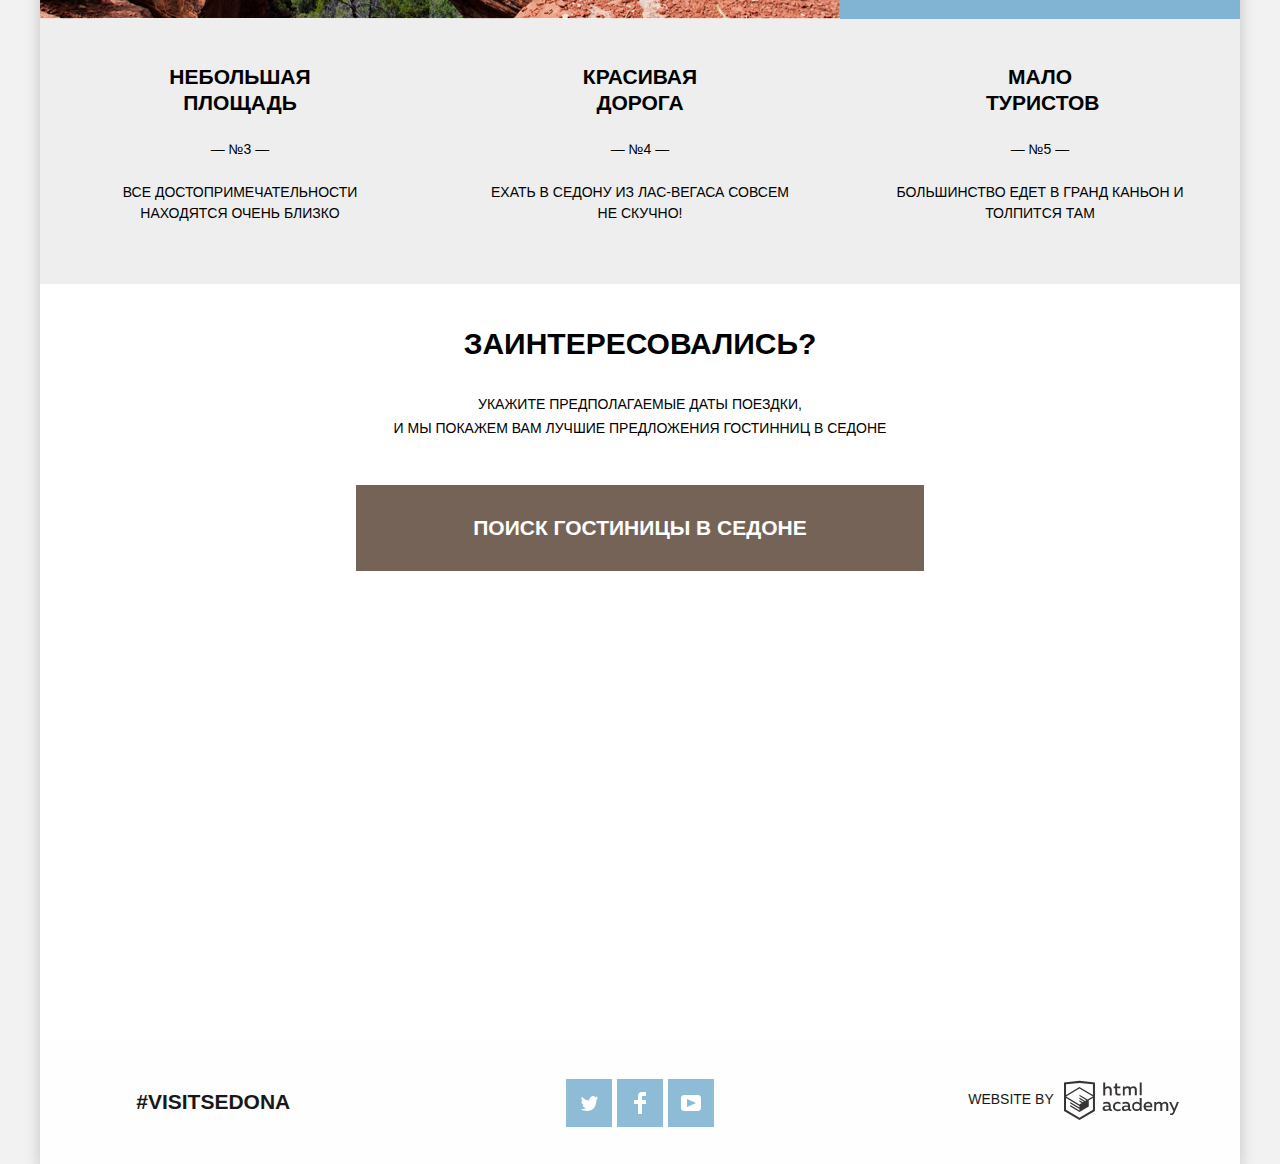
==== commit 7bf920d8: "снова правки" ====
--- a/index.html
+++ b/index.html
@@ -5,7 +5,7 @@
   <title>HTML Academy: Седона</title>
   <link href="https://fonts.google.com/?query=PT+sans&selection.family=PT+Sans:400,700" rel="stylesheet">
   <link href="css/normalize.css" rel="stylesheet">
-  <link href="css/style-minified.css" rel="stylesheet">
+  <link href="css/style.css" rel="stylesheet">
 </head>
 <body>
   <div class="container">
@@ -75,7 +75,8 @@
           <div class="advantage-number advantage-number-white">
             — №2 —
           </div>
-          <p class="advantage-text-white bridge-description">Да, по нему можно пройти! Если конечно вы осмелитесь</p>
+          <p class="advantage-text-white bridge-description">
+            Да, по нему можно пройти! Если конечно вы осмелитесь</p>
         </div>
       </div>
       <section class="advantage">
--- a/css/style.css
+++ b/css/style.css
@@ -0,0 +1,1322 @@
+body {
+  margin: 0;
+  padding: 0;
+  font-size: 14px;
+  font-family: "PT Sans",sans-serif,Arial;
+  color: #000000;
+  font-weight: 400;
+  line-height: 26px;
+  text-transform: uppercase;
+  background-color: #f2f2f2;
+}
+.container {
+  width: 1200px;
+  padding: 0;
+  margin: 0 auto;
+  background-color: #ffffff;
+  top: 0;
+  left: 15px;
+  right: 15px;
+  bottom: 0;
+  -webkit-box-shadow: 0px 5px 15px 0px rgba(00, 01, 01, 0.2);
+          box-shadow: 0px 5px 15px 0px rgba(00, 01, 01, 0.2); 
+  -webkit-box-sizing: border-box; 
+          box-sizing: border-box;
+}
+.intro {
+  width: 100%;
+  height: 515px;
+  background-image: url("../img/intro.jpg");
+  background-position: top center;
+  background-repeat: no-repeat;
+  background-color: #5e88b6;
+}
+a {
+  text-decoration: none;
+}
+.reasons-title {
+  font-size: 21px;
+  color: #000000;
+  font-weight: bold;
+  line-height: 26px;
+  text-transform: uppercase;
+  width: 574px;
+  margin: 0;
+  margin-top: 55px;
+  margin-bottom: 30px;
+}
+.reasons-descripsion {
+  margin: 0;
+  margin-bottom: 50px;
+}
+.seach-title {
+  margin: 0;
+  font-size: 30px;
+  line-height: 36px;
+  margin-bottom: 30px;
+  font-weight: bold;
+}
+.main-navigation ul {
+  display: -webkit-box;
+  display: -ms-flexbox;
+  display: flex;
+  -webkit-box-pack: justify;
+      -ms-flex-pack: justify;
+          justify-content: space-between;
+  -ms-flex-wrap: wrap;
+      flex-wrap: wrap;
+  -webkit-box-align: center;
+      -ms-flex-align: center;
+          align-items: center;
+  width: 100%;
+  list-style: none;
+  margin: 0;
+  padding: 0;
+  padding-top: 15px;
+  padding-bottom: 15px;
+}
+.main-navigation a,
+.main-footer a {
+  color: #000000;
+}
+.main-navigation a:hover {
+  color: #81b3d2;
+}
+.main-navigation a:focus {
+  color: #b2b2b2;
+}
+.link-html-academy {
+  fill: #231f20;
+}
+.link-html-academy:hover path {
+   fill: #81b3d2;
+}
+.link-html-academy:focus path {
+  fill: #b2b2b2;
+}
+.site-navigation,
+.recommendations-list,
+.advantage-gray,
+.sorting,
+.search-result-hotel {
+  list-style: none;
+}
+.recommendations {
+  width: 1200px;
+  padding-bottom: 70px;
+  background-color: #ffffff;
+}
+.recommendations-list {
+  display: -webkit-box;
+  display: -ms-flexbox;
+  display: flex;
+  -ms-flex-wrap: wrap;
+      flex-wrap: wrap;
+  -webkit-box-pack: justify;
+      -ms-flex-pack: justify;
+          justify-content: space-between;  
+  -webkit-box-align: center;  
+      -ms-flex-align: center;  
+          align-items: center;
+  margin: 0;
+  padding: 0;
+}
+.recommendations-item {
+  position: relative;
+  padding-top: 135px;
+}
+.recommendations-item h2 {
+  margin: 20px 0;
+  font-size: 21px;
+}
+.recommendations-item p {
+  margin: 0;
+}
+.visually-hidden {
+  position: absolute;
+  overflow: hidden;
+  clip: rect(0 0 0 0);
+  height: 1px;
+  width: 1px;
+  margin: -1px;
+  padding: 0;
+  border: 0;
+}
+.main-advantage {
+  text-align: center;
+}
+.advantage-blue {
+  background-color: #81b3d2;
+  color: #ffffff;
+  display: -webkit-box;
+  display: -ms-flexbox;
+  display: flex;
+  -ms-flex-wrap: wrap;
+      flex-wrap: wrap;
+  -webkit-box-orient: vertical;
+  -webkit-box-direction: normal;
+      -ms-flex-direction: column;
+          flex-direction: column;
+  -webkit-box-align: center;
+      -ms-flex-align: center;
+          align-items: center;
+  min-width: 400px;
+  -webkit-box-sizing: border-box;
+          box-sizing: border-box;
+}
+.advantage-image-left{
+  line-height: 0;
+  overflow: hidden;
+  width: 800px;
+  height: auto;
+}
+.advantage-image-right {
+  line-height: 0;
+}
+.advantage-number-white,
+.advantage-text-white {
+  color: #ffffff;
+}
+.advantage-number {
+  margin: 20px 0;
+}
+.advantage-text-white {
+  width: 320px;
+  margin: 0;
+  padding-bottom: 55px;
+  font-size: 14px;
+  line-height: 21px;
+}
+.advantage-title-white {
+  width: 150px;
+  font-size: 21px;
+  color: #ffffff;
+  font-weight: bold;
+  line-height: 21px;
+  text-transform: uppercase;
+  margin: 0;
+  padding-top: 50px;
+  text-align: center;
+}
+.devils-bridge {
+  width: 172px;
+}
+.bridge-description {
+  width: 333px;
+}
+.btn-search {
+  width: 568px;
+  height: 86px;
+  color: #ffffff;
+  font-size: 21px;
+  line-height: 26px;
+  text-transform: uppercase;
+  font-weight: bold;
+  background-color: #766357;
+  background-repeat: repeat;
+  border: none;
+  margin-top: 45px;
+  cursor:pointer;
+}
+.btn-search:hover {
+  background-color: #604e43;
+}
+.btn-search:focus {
+  background-color: #503e33;
+  color: #857871;
+}
+.advantage-gray {
+  margin: 0;
+  background-color: #eeeeee;
+  width: auto;
+  min-height: 257px;
+  display: -webkit-box;
+  display: -ms-flexbox;
+  display: flex;
+  -ms-flex-wrap: wrap;
+      flex-wrap: wrap;
+  -webkit-box-orient: horizontal;
+  -webkit-box-direction: normal;
+      -ms-flex-direction: row;
+          flex-direction: row;
+  -webkit-box-pack: justify;
+      -ms-flex-pack: justify;
+          justify-content: space-between;
+  padding-left: 0;
+}
+.footer-social ul {
+  margin: 0;
+  padding: 0;
+  font-size: 0;
+  width: 350px;
+  display: -webkit-flex;
+  display: flex;
+  flex-wrap: wrap;
+  justify-content: center;
+  margin-left: auto;
+  margin-right: auto;
+  list-style: none;
+  text-align: center;
+}
+.social-items li {
+  display: -webkit-flex;
+  display: flex;
+  flex-wrap: wrap;
+  width: 46px;
+  height: 48px;
+  background-color: #82b4d2;
+  margin-right: 5px;
+}
+.social-button {
+  position: relative;
+  display: block;
+  width: 46px;
+  height: 48px;
+}
+.social-button:hover {
+  background-color: #669ec0;
+}
+.social-button:active {
+  background-color: #5496bd;
+  opacity: 0.302;
+}
+.social-button-fb::after {
+  position: absolute;
+  content: "";
+  top: 13px;
+  left: 17px;
+  width: 12px;
+  height: 22px;
+  background-image: url("data:image/svg+xml,%3Csvg xmlns='http://www.w3.org/2000/svg' width='12' height='22' viewBox='0 0 12 22'%3E%3Cpath fill='%23FFF' d='M12 4V0H8a4 4 0 0 0-4 4v4H0v4h4v10h4V12h4V8H8V4h4z'/%3E%3C/svg%3E");
+  background-repeat: no-repeat;
+}
+.social-button-tw::after {
+  position: absolute;
+  content: "";
+  top: 17px;
+  left: 15px;
+  width: 20px;
+  height: 17px;
+  background-image: url("../img/twitter.svg");
+  background-repeat: no-repeat;
+}
+.social-button-yt::after {
+  position: absolute;
+  content: "";
+  top: 16px;
+  left: 13px;
+  width: 20px;
+  height: 16px;
+  background-image: url("data:image/svg+xml,%3Csvg xmlns='http://www.w3.org/2000/svg' xmlns:xlink='http://www.w3.org/1999/xlink' width='20' height='16' viewBox='0 0 20 16'%3E%3Cimage overflow='visible' width='20' height='16' xlink:href='youtube.png'/%3E%3Cpath fill='%23FFF' d='M17 0H3C1.35 0 0 1.35 0 3v10c0 1.65 1.35 3 3 3h14c1.65 0 3-1.35 3-3V3c0-1.65-1.35-3-3-3zM6.027 11.998V4.002L15.014 8l-8.987 3.998z'/%3E%3C/svg%3E");
+  background-repeat: no-repeat;
+}
+.social {
+  display: -webkit-box;
+  display: -ms-flexbox;
+  display: flex;
+  margin-left: 27px;
+}
+.created-by {
+  margin-top: -10px;
+  margin-right: 10px;
+  font-size: 14px;
+  line-height: 26px;
+}
+.hashtag {
+  font-size: 21px;
+  font-weight: bold;
+  color: #000000;
+}
+.visit {
+  margin-left: 21px;
+}
+.html-academy-image {
+  display: -webkit-box;
+  display: -ms-flexbox;
+  display: flex;
+  margin-bottom: -2px;
+  margin-right: -14px;
+  -webkit-box-align: center;
+      -ms-flex-align: center;
+          align-items: center;
+}
+.filter-infrastructure {
+  margin: 0 auto;
+  width: 1200px;
+  height: 220px;
+  background-image: url("../img/filter-background.jpg");
+  background-position: 0 20%;
+  color: #ffffff;
+}
+.filter-infrastructure h2 {
+  font-size: 16px;
+  line-height: 21px;
+  font-weight: bold;
+}
+.filter-infrastructure label {
+  font-size: 14px;
+  line-height: 21px;
+  font-weight: normal;
+}
+.search-hotel input[type="submit"] {
+  width: 458px;
+  height: 58px;
+  border: none;
+  background-color: #81b3d2;
+  font-size: 21px;
+  line-height: 26px;
+  color: #ffffff;
+}
+.site-navigation a {
+  text-decoration: none;
+  font-size: 14px;
+  line-height: 26px;
+  color: #000000;
+  margin: 0;
+  padding: 0;
+}
+.site-navigation {
+  font-size: 14px;
+  line-height: 26px;
+  font-weight: bold;
+  font-family: "PT Sans",sans-serif,Arial;
+}
+.site-navigation .current {
+  color:#766357;
+}
+.hotel-read-more {
+  width: 110px;
+  height: 27px;
+  color: white;
+  background-color: #81b3d2;
+}
+.hotel-read-more:hover {
+  background-color: #669ec0;
+}
+.hotel-read-more:focus {
+  color: #88b6d1;
+  background-color: #5496bd;
+}
+.hotel-book-it {
+  width: 142px;
+  height: 27px;
+  color: white;
+  background-color: #766357;
+}
+.hotel-book-it:hover {
+  background-color: #604e43;
+}
+.hotel-book-it:focus {
+  color: #857871;
+  background-color: #503e33;
+}
+.hotel-title a {
+  font-size: 21px;
+  color: #000000;
+}
+.hotel-title a:hover{
+  color: #81b3d2;
+}
+.hotel-title a:focus{
+  color: #b2b2b2;
+}
+.hotel-price {
+  color: #81b3d2;
+  border-bottom: none;
+}
+.hotel-price:active {
+  color: #81b3d2;
+}
+.hotel-type,
+.hotel-rating-search {
+  color: #b2b2b2;
+  border-bottom: 1px dotted #81b3d2;
+}
+.hotel-type:hover,
+.hotel-rating-search:hover,
+.hotel-sort-item:hover {
+  color: #81b3d2;
+}
+.hotel-rating-search:active,
+.hotel-sort-item:active {
+  color: #000000;
+  border-bottom: none;
+}
+.hotel-type:focus,
+.hotel-rating-search:focus {
+  color: #000000;
+  border: none;
+}
+.hotel-type {
+  margin: 0 25px;
+}
+.star {
+  width: 18px;
+  height: 17px;
+  display: block;
+  background-image: url("../img/star.svg");
+}
+.btn-transparent {
+  width: 137px;
+  height: 36px;
+  color: white;
+  background-color: transparent;
+  border: 2px solid white;
+  text-transform: uppercase;
+}
+.filter-range {
+  width: 330px;
+  margin-top: 27px;
+  margin-right: 67px;
+  color: #ffffff;
+  text-transform: uppercase;
+}
+.filter-range-title {
+  margin-bottom: 9px;
+  font-weight: 600;
+  font-size: 15px;
+  line-height: 21px;
+  letter-spacing: -0.7px;
+}
+.price-controls {
+  position: relative;
+  height: 36px;
+  margin-bottom: 20px;
+  border: 2px solid #ffffff;
+  border-radius: 2px;
+  font-size: 0;
+} 
+.price-controls label {
+  display: inline-block;
+  font-size: 14px;
+  line-height: 38px;
+  vertical-align: top;
+  cursor: pointer;
+}
+.price-controls .min-price,
+.price-controls .max-price {
+  width: 90px;
+  padding-left: 65px;
+}
+.price-controls input {
+  width: 50px;
+  margin: 0;
+  color: inherit;
+  font: inherit;
+  background: none;
+  border: none;
+  height: 30px;
+}
+.price-controls::after {
+  content: "";
+  position: absolute;
+  top: 50%;
+  left: 50%;
+  width: 2px;
+  height: 22px;
+  background: #ffffff;
+  -webkit-transform: translate(-50%, -50%);
+      -ms-transform: translate(-50%, -50%);
+          transform: translate(-50%, -50%);
+}
+.range-controls {
+  position: relative;
+  margin-bottom: 32px;
+}
+.range-controls .scale {
+  height: 2px;
+  background: rgba(255, 255, 255, 0.3);
+}
+.range-controls .bar {
+  width: 80%;
+  height: 2px;
+  background: #ffffff;
+}
+.range-toggle {
+  position: absolute;
+  top: -9px;
+  width: 4px;
+  height: 4px;
+  background: #ababab;
+  border: 8px solid #ffffff;
+  border-radius: 50%;
+  -webkit-box-shadow: 0 2px 1px 0 rgba(0, 1, 1, 0.2);
+          box-shadow: 0 2px 1px 0 rgba(0, 1, 1, 0.2);
+  cursor: pointer;
+}
+.range-toggle-min {
+  left: 0;
+}
+.range-toggle-max {
+  left: 80%;
+}
+.btn-transparent {
+  display: block;
+  margin: 0 auto;
+  padding: 6px 35px;
+  font-size: 14px;
+  line-height: 20px;
+  color: #ffffff;
+  text-transform: uppercase;
+  background: transparent;
+  border: 2px solid #ffffff;
+  border-radius: 2px;
+  cursor: pointer;
+}
+.btn-transparent:hover {
+  color: #000000;
+  background: #ffffff;
+}
+.search-date-check-in-out,
+.search-adult-form,
+.search-child-form  {
+  background-color: #f2f2f2;
+  width: 345px;
+  height: 38px;
+  border: 0;
+  outline: 0;
+  padding: 0;
+}
+.search-date-check-in-out {
+  padding-left: 10px;
+}
+.search-adult-form,
+.search-child-form {
+  margin: 0 -4px;
+  margin-top: 2px;
+}
+.search-date-check-in-out:hover,
+.search-adult-form:hover,
+.search-child-form:hover  {
+  background-color: #ebebeb;
+  text-decoration: none;
+}
+input[type="checkbox"] {
+  display: none;
+}
+input[type="checkbox"] + label {
+  line-height: 21px;
+  font-size: 14px;
+  vertical-align: middle;
+  cursor: pointer;
+  padding-left: 39px;
+  position: relative;
+}
+input[type="checkbox"] + label::before {
+  content: '';
+  width: 23px;
+  height: 23px;
+  position: absolute;
+  vertical-align: middle;
+  background-image: url("data:image/svg+xml,%3Csvg xmlns='http://www.w3.org/2000/svg' width='23' height='23' viewBox='0 0 23 23'%3E%3Cpath fill='%23FFFFFF' d='M20 2c.542 0 1 .458 1 1v17c0 .542-.458 1-1 1H3c-.542 0-1-.458-1-1V3c0-.542.458-1 1-1h17m0-2H3C1.35 0 0 1.35 0 3v17c0 1.65 1.35 3 3 3h17c1.65 0 3-1.35 3-3V3c0-1.65-1.35-3-3-3z'/%3E%3C/svg%3E%0A");
+  left: 0;
+}
+input[type="checkbox"]:checked + label::before {
+  content: '';
+  width: 27px;
+  height: 23px;
+  position: absolute;
+  vertical-align: middle;
+  background-image: url("data:image/svg+xml,%3Csvg xmlns='http://www.w3.org/2000/svg' width='27' height='23' viewBox='0 0 27 23'%3E%3Cpath fill='%23FFFFFF' d='M7.285 7.486l-2.829 2.829 7.783 7.783L26.171 4.166l-2.828-2.829-11.104 11.102z'/%3E%3Cpath fill='%23FFFFFF' d='M21 20c0 .542-.458 1-1 1H3c-.542 0-1-.458-1-1V3c0-.542.458-1 1-1h16.908L21.493.415A2.96 2.96 0 0 0 20 0H3C1.35 0 0 1.35 0 3v17c0 1.65 1.35 3 3 3h17c1.65 0 3-1.35 3-3v-9.829l-2 2V20z'/%3E%3C/svg%3E ");
+  left: 0;
+}
+input[type="checkbox"]:checked:disabled + label::before {
+  content: '';
+  width: 27px;
+  height: 23px;
+  position: absolute;
+  vertical-align: middle;
+  background-image: url("data:image/svg+xml,%3Csvg version='1.1' xmlns='http://www.w3.org/2000/svg' xmlns:xlink='http://www.w3.org/1999/xlink' x='0px' y='0px' width='27px' height='23px' viewBox='0 0 27 23' enable-background='new 0 0 27 23' xml:space='preserve'%3E%3Cg id='Layer_1'%3E%3C/g%3E%3Cg id='Layer_2'%3E%3Cg%3E%3Cpolygon points='7.285,7.486 4.456,10.315 12.239,18.098 26.171,4.166 23.343,1.337 12.239,12.439 '%3E%3C/polygon%3E%3Cpath d='M21,20c0,0.542-0.458,1-1,1H3c-0.542,0-1-0.458-1-1V3c0-0.542,0.458-1,1-1h16.908l1.585-1.585C21.051,0.158,20.545,0,20,0 H3C1.35,0,0,1.35,0,3v17c0,1.65,1.35,3,3,3h17c1.65,0,3-1.35,3-3v-9.829l-2,2V20z'%3E%3C/path%3E%3C/g%3E%3C/g%3E%3C/svg%3E");
+  left: 0;
+  cursor: default;
+}
+input[type="checkbox"]:disabled + label::before {
+  content: '';
+  width: 23px;
+  height: 23px;
+  position: absolute;
+  vertical-align: middle;
+  background-image: url("data:image/svg+xml,%3Csvg version='1.1' id='Layer_1' xmlns='http://www.w3.org/2000/svg' xmlns:xlink='http://www.w3.org/1999/xlink' x='0px' y='0px' width='23px' height='23px' viewBox='0 0 23 23' enable-background='new 0 0 23 23' xml:space='preserve'%3E%3Cpath d='M20,2c0.542,0,1,0.458,1,1v17c0,0.542-0.458,1-1,1H3c-0.542,0-1-0.458-1-1V3c0-0.542,0.458-1,1-1H20 M20,0H3 C1.35,0,0,1.35,0,3v17c0,1.65,1.35,3,3,3h17c1.65,0,3-1.35,3-3V3C23,1.35,21.65,0,20,0L20,0z'/%3E%3C/svg%3E");
+  left: 0;
+  cursor: default;
+}
+.search-date-check-in-out:focus,
+.search-adult-form:focus,
+.search-child-form:focus  {
+  background-color: #ffffff;
+}
+.to-find {
+  width: 458px;
+  height: 58px;
+  color: #ffffff;
+  background-color: #81b3d2;
+  font-size: 21px;
+  line-height: 26px;
+  font-weight: bold;
+  margin-top: 54px;
+  border: none;
+  cursor: pointer;
+}
+.to-find:hover {
+  background-color: #669ec0;
+}
+.to-find:focus {
+  outline: none;
+  color: #7aadcb;
+  background-color: #5496bd;  
+}
+@keyframes slide_down {
+  0% {-webkit-transform: translateY(-100px);transform: translateY(-100px);}
+}
+@-webkit-keyframes slide_down {
+  0% {-webkit-transform: translateY(-100px);}
+}
+.search-hotel-wrapper {
+  position: relative;
+  animation: slide_down 0.5s;
+  -webkit-animation: slide_down 0.5s;
+}
+.search-hotel {
+  position: absolute;
+  margin: 0;
+  background-color: #ffffff;
+  left: 316px;
+  right: auto;
+  top: -593px;
+  padding-top: 55px;
+  padding-left: 55px;
+  padding-right: 55px;
+  padding-bottom: 55px;
+  width: 570px;
+  height: 400px;
+  -webkit-box-sizing: border-box;
+          box-sizing: border-box;
+  font-size: 14px;
+  line-height: 26px;
+  font-weight: bold;
+}
+.search-date-label {
+  white-space: nowrap;
+  margin-right: 20px;
+}
+.seach-form-row-check-in-out {
+  position: relative;
+  margin-bottom: 29px;
+  display: -webkit-box;
+  display: -ms-flexbox;
+  display: flex;
+  -webkit-box-align: center;
+      -ms-flex-align: center;
+          align-items: center;
+  width: 460px;
+}
+.search-date-label-second {
+  margin-right: 15px;
+}
+.search-date-check-in-out,
+.search-child-form,
+.search-adult-form {
+  font-size: 14px;
+  line-height: 26px;
+  font-weight: bold; 
+}
+.search-date-check-in-out:focus {
+  border: 1px solid #ebebeb;
+}
+.open-calendar {
+  border: 0;
+  outline: none;
+  background-color: transparent;
+  top: 6px;
+  position: absolute;
+  right: 10px;
+  margin: 0;
+  padding: 0;
+  fill: #cacaca;
+  cursor: pointer;
+}
+.open-calendar:hover {
+  fill: #000000;
+}
+.open-calendar:focus {
+  fill: #81b3d2;
+}
+.site-navigation-item {
+  width: 20%;
+  margin: 0;
+  padding: 0;
+}
+.main-header-logo {
+   position: absolute;
+   top: 0;
+   left: 50%;
+   -webkit-transform: translateX(-50%);
+       -ms-transform: translateX(-50%);
+           transform: translateX(-50%);
+   width: 138px;
+   height: 70px;
+}
+.site-navigation li:nth-child(4n+1) {
+  text-align: left;
+  margin-left: 6%;
+}
+.site-navigation li:nth-child(4n+2) {
+  text-align: left;
+  margin-right: auto;
+}
+.site-navigation li:nth-child(4n+3) {
+  text-align: right;
+  margin-left: auto;
+}
+.site-navigation li:nth-child(4n+4) {
+  text-align: right;
+  margin-right: 6%;
+}
+.reasons-sedona {
+  width: 1200px;
+  display: -webkit-box;
+  display: -ms-flexbox;
+  display: flex;
+  -webkit-box-orient: vertical;
+  -webkit-box-direction: normal;
+      -ms-flex-direction: column;
+          flex-direction: column;
+  -webkit-box-align: center;
+      -ms-flex-align: center;
+          align-items: center;
+  text-align: center;
+  -webkit-box-sizing: border-box;
+          box-sizing: border-box;
+} 
+.advantage-1,
+.advantage-2 {
+  display: -webkit-box;
+  display: -ms-flexbox;
+  display: flex;
+  -ms-flex-wrap: wrap;
+      flex-wrap: wrap;
+}
+.recommendation-motel {
+  width: 348px;
+  font-size: 14px;
+  line-height: 21px;
+}
+.motel-item {
+  padding-left: 28px;
+}
+.motel::before {
+  position: absolute;
+  content: "";
+  width: 75px;
+  height: 72px;
+  left: 163px;
+  top: 62px;
+  background-image: url("../img/icon-1.svg");
+  background-repeat: no-repeat;
+  background-position: 0 0;
+}
+.food-item {
+  padding-left: 9px;
+}
+.recommendation-food {
+  width: 336px;
+}
+.food::before {
+  position: absolute;
+  content: "";
+  width: 74px;
+  height: 70px;
+  top: 63px;
+  left: 135px;
+  background-image: url("../img/icon-3.svg");
+  background-repeat: no-repeat;
+  background-position: 0 0;
+}
+
+.recommendation-souvenir {
+  width: 379px;
+}
+.souvenir::before {
+  position: absolute;
+  content: "";
+  width: 64px;
+  height: 76px;
+  top: 59px;
+  left: 151px;
+  background-image: url("../img/icon-2.svg");
+  background-repeat: no-repeat;
+  background-position: 0 0;
+}
+.advantage-item {
+  display: -webkit-box;
+  display: -ms-flexbox;
+  display: flex;
+  -ms-flex-wrap: wrap;
+      flex-wrap: wrap;
+  -webkit-box-align: center;
+      -ms-flex-align: center;
+          align-items: center;
+  -webkit-box-orient: vertical;
+  -webkit-box-direction: normal;
+      -ms-flex-direction: column;
+          flex-direction: column;
+  -webkit-box-sizing: border-box;
+          box-sizing: border-box;
+  padding-top: 45px;
+  padding-bottom: 60px;
+  width: 400px;
+  min-height: 256px;  
+}
+.advantage-title-space {
+  margin: 0;
+  width: 153px;
+}
+.advantage-title-route {
+  margin: 0;
+  width: 117px;
+}
+.advantage-title-tourist {
+  margin: 0;
+  width: 108px;
+}
+.advantage-text-space {
+  margin: 0;
+  width: 247px;
+}
+.seach-description {
+  margin: 0;
+  font-size: 14px;
+  line-height: 24px;
+}
+.advantage-item p{
+  font-size: 14px;
+  line-height: 21px;
+}
+.advantage-text-route {
+  margin: 0;
+  width: 312px;
+}
+.advantage-text-tourist {
+  margin: 0;
+  width: 303px;
+}
+.main-footer {
+  width: 1200px;
+  height: 122px;
+  display: -webkit-box;
+  display: -ms-flexbox;
+  display: flex;
+  -ms-flex-pack: distribute;
+      justify-content: space-around;
+  -webkit-box-align: center;
+      -ms-flex-align: center;
+          align-items: center;
+  background-color: #fefefe;
+  opacity: 0.9;
+  margin-top: -122px;
+}
+.footer-second-page {
+  width: 1200px;
+  height: 122px;
+  display: -webkit-box;
+  display: -ms-flexbox;
+  display: flex;
+  -ms-flex-pack: distribute;
+      justify-content: space-around;
+  -webkit-box-align: center;
+      -ms-flex-align: center;
+          align-items: center;
+  background-color: #fefefe;
+}
+.map-interactive {
+  z-index: -3;
+  width: 1200px;
+  height: 593px;
+}
+.google-map-iframe {
+  display:none;
+  border:0;
+}
+.filter-infrastructure {
+  display: -webkit-box;
+  display: -ms-flexbox;
+  display: flex;
+  -ms-flex-wrap: wrap;
+      flex-wrap: wrap;
+  -webkit-box-pack: justify;
+      -ms-flex-pack: justify;
+          justify-content: space-between;
+}
+.search {
+  margin-top: -15px;
+  min-height: 235px;
+  padding-top: 57px;
+}
+
+.adult-form {
+  padding-right: 33px;
+}
+.children {
+
+}
+.child-form {
+  padding-right: 25px;
+}
+.adults-children {
+  display: -webkit-box;
+  display: -ms-flexbox;
+  display: flex;
+  -webkit-box-orient: horizontal;
+  -webkit-box-direction: normal;
+      -ms-flex-direction: row;
+          flex-direction: row;
+  -webkit-box-pack: justify;
+      -ms-flex-pack: justify;
+          justify-content: space-between;
+  -webkit-box-align: center;
+      -ms-flex-align: center;
+          align-items: center;
+  -ms-flex-wrap: wrap;
+      flex-wrap: wrap;
+  margin-top: 30px;
+
+}
+.search-adult-form,
+.search-child-form {
+  width: 38px;
+  height: 38px;
+  text-align: center;
+}
+.checkbox {
+  display: -webkit-box;
+  display: -ms-flexbox;
+  display: flex;
+  -ms-flex-wrap: wrap;
+      flex-wrap: wrap;
+  -webkit-box-pack: justify;
+      -ms-flex-pack: justify;
+          justify-content: space-between;
+  -ms-flex-line-pack: center;
+      align-content: center;
+}
+.checkbox-infrastructure,
+.checkbox-type {
+  border: 0;
+  display: -webkit-box;
+  display: -ms-flexbox;
+  display: flex;
+  -webkit-box-orient: vertical;
+  -webkit-box-direction: normal;
+      -ms-flex-direction: column;
+          flex-direction: column;
+}
+.checkbox-infrastructure {
+  padding-left: 71px;
+  padding-top: 15px;
+}
+.checkbox-type {
+  margin-left: 87px;
+  margin-top: 10px;
+}
+.wrappper-chekbox {
+  margin-bottom: 20px;
+}
+.infrastructure,
+.type {
+  margin-bottom: 23px;
+}
+.control-decrement,
+.control-increment {
+  padding: 0;
+  width: 38px;
+  height: 38px;
+  border: 0;
+  outline: none;
+  background-color: #f2f2f2;
+  font-size: 14px;
+  font-weight: bold;
+  line-height: 26px;
+  color: #a9a9a9;
+  cursor:pointer;
+}
+.control-decrement:hover,
+.control-increment:hover {
+  color: #000000;
+}
+.control-decrement:focus,
+.control-increment:focus {
+  color: #81b3d2;
+}
+.search-hotel-item {
+  padding: 0;
+  display: -webkit-box;
+  display: -ms-flexbox;
+  display: flex;
+  -ms-flex-wrap: wrap;
+      flex-wrap: wrap;
+  -webkit-box-pack: justify;
+      -ms-flex-pack: justify;
+          justify-content: space-between;
+  -webkit-box-align: center;
+      -ms-flex-align: center;
+          align-items: center;
+  height: 150px;
+  border-bottom: 1px solid #e5e5e5;
+}
+.search-hotel-item-first {
+  border-top: 1px solid #e5e5e5;
+}
+.search-result-hotel{
+  padding: 0;
+  margin: 0;
+}
+.hotel-rating {
+  -webkit-box-sizing: border-box;
+          box-sizing: border-box;
+  padding: 5px 15px;
+  height:27px;
+  color: #666666;
+  background-color: #f2f2f2;
+  font-size: 14px;
+  line-height: 21px;
+}
+.sorting-arrows {
+  margin-left: auto;
+  margin-right: 6%;
+}
+.sorting-arrows ul {
+  margin: 0;
+  padding: 0;
+  list-style: none;
+  position: relative;
+}
+.arrows {
+  display: -webkit-box;
+  display: -ms-flexbox;
+  display: flex;
+  -webkit-box-orient: horizontal;
+  -webkit-box-direction: normal;
+      -ms-flex-direction: row;
+          flex-direction: row;
+  -ms-flex-pack: distribute;
+      justify-content: space-around;
+  -webkit-box-align: center;
+      -ms-flex-align: center;
+          align-items: center;
+  width: 38px;
+  height: 11px;
+}
+.arrow-up::after {
+  content: '';
+  position: absolute;
+  right: 28px;
+  top: 1px;
+  bottom: auto;
+  width: 0;
+  height: 0;
+  border-style: solid;
+  border-width: 0 5.5px 10px 5.5px;
+  border-color: transparent transparent #cacaca transparent;
+  -webkit-transform: rotate(360deg);
+      -ms-transform: rotate(360deg);
+          transform: rotate(360deg);
+}
+.arrow-down::after {
+  content: '';
+  position: absolute;
+  right: 5px;
+  top: 1px;
+  bottom: auto;
+  width: 0;
+  height: 0;
+  border-style: solid;
+  border-width: 10px 5.5px 0 5.5px;
+  border-color: #cacaca transparent transparent transparent;
+  -webkit-transform: rotate(360deg);
+      -ms-transform: rotate(360deg);
+          transform: rotate(360deg);
+}
+.active-arrow .arrow-down::after {
+  content: '';
+  position: absolute;
+  right: 5px;
+  top: 1px;
+  bottom: auto;
+  width: 0;
+  height: 0;
+  border-style: solid;
+  border-width: 10px 5.5px 0 5.5px;
+  border-color: #81b3d2 transparent transparent transparent;
+  -webkit-transform: rotate(360deg);
+      -ms-transform: rotate(360deg);
+          transform: rotate(360deg);
+}
+.active-arrow .arrow-up::after {
+  content: '';
+  position: absolute;
+  right: 28px;
+  top: 1px;
+  bottom: auto;
+  width: 0;
+  height: 0;
+  border-style: solid;
+  border-width: 0 5.5px 10px 5.5px;
+  border-color: transparent transparent #81b3d2 transparent;
+  -webkit-transform: rotate(360deg);
+      -ms-transform: rotate(360deg);
+          transform: rotate(360deg);
+}
+.arrow-down:hover::after {
+  border-color: #231f20 transparent transparent transparent;
+}
+.arrow-down:active::after {
+  border-color: #81b3d2 transparent transparent transparent;
+}
+.arrow-up:hover::after {
+  border-color: transparent transparent #231f20 transparent;
+}
+.arrow-up:active::after {
+  border-color: transparent transparent #81b3d2 transparent;
+}
+.hidden {
+  display:none;
+}
+.visible {
+  display:block;
+}
+.hotel-sort-list {
+  margin-top: 25px;
+  margin-bottom: 25px;
+  display: -webkit-box;
+  display: -ms-flexbox;
+  display: flex;
+  -webkit-box-pack: justify;
+      -ms-flex-pack: justify;
+          justify-content: space-between;
+  -webkit-box-align: center;
+      -ms-flex-align: center;
+          align-items: center;
+}
+.sorting-arrows {
+  height: 10px;
+  margin: 0;
+}
+.hotel-title {
+  margin-right: 30px;
+  font-size: 21px;
+  line-height: 26px;
+  font-weight: 700;
+}
+.sorting-item-size {
+  font-size: 12px;
+  line-height: 18px;
+  color: #b1b1b1;
+  border-bottom: 1px dotted #81b3d2;
+}
+.hotel-price {
+  color: #81b3d2;
+  border-bottom: none;
+}
+.hotel-price:active {
+  color: #81b3d2;
+
+}
+.hotel-sort-item-sort {
+  font-size: 12px;
+  line-height: 18px;
+  margin-right: 30px;
+  font-weight: 700;
+}
+.hotel-rating-wrapper {
+  display: -webkit-box;
+  display: -ms-flexbox;
+  display: flex;
+  -webkit-box-orient: vertical;
+  -webkit-box-direction: normal;
+      -ms-flex-direction: column;
+          flex-direction: column;
+  -webkit-box-align: end;
+      -ms-flex-align: end;
+          align-items: flex-end;
+}
+.stars {
+  display: -webkit-box;
+  display: -ms-flexbox;
+  display: flex;
+  margin-bottom: 45px;
+}
+.star {
+  margin-right: 5px;
+}
+.star:nth-last-child(1) {
+  margin-right: 0;
+}
+.hotel-wrapper {
+  display: -webkit-box;
+  display: -ms-flexbox;
+  display: flex;
+  -webkit-box-align: center;
+      -ms-flex-align: center;
+          align-items: center;
+}
+.hotel-image {
+  height: 90px;
+  margin-right: 30px;
+}
+.search-result-hotel-title {
+  margin: 0;
+  margin-bottom: 8px;
+}
+.search-result-hotel-title a {
+  font-size: 21px;
+  line-height: 26px;
+  color: #232323;
+}
+.search-result-hotel-title a:hover {
+  color: #81b3d2;
+}
+.search-result-hotel-title a:active {
+  color: #b2b2b2;
+}
+.hotel-buttons {
+  margin-top: 8px;
+}
+.hotel-book-it,
+.hotel-read-more {
+  padding: 5px 10px;
+  font-size: 14px;
+  line-height: 21px;
+  font-weight: 700;
+}
+.hotel-read-more {
+  margin-right: 3px;
+}
+.hotel-content-apar {
+  margin-right: 40px;
+}
+.hotel-content-wrapper {
+  display: -webkit-box;
+  display: -ms-flexbox;
+  display: flex;
+  -webkit-box-pack: justify;
+      -ms-flex-pack: justify;
+          justify-content: space-between;
+  width: 205px;
+}
+.hotel-sort-list,
+.search-hotel-item-wrapper {
+  display: -webkit-box;
+  display: -ms-flexbox;
+  display: flex;
+  -webkit-box-pack: justify;
+      -ms-flex-pack: justify;
+          justify-content: space-between;  
+  -webkit-box-align: center;  
+      -ms-flex-align: center;  
+          align-items: center; 
+  margin-right: 6%;  
+  margin-left: 6%;
+}
+.search-hotel-item-wrapper {  
+  width: 100%;
+}
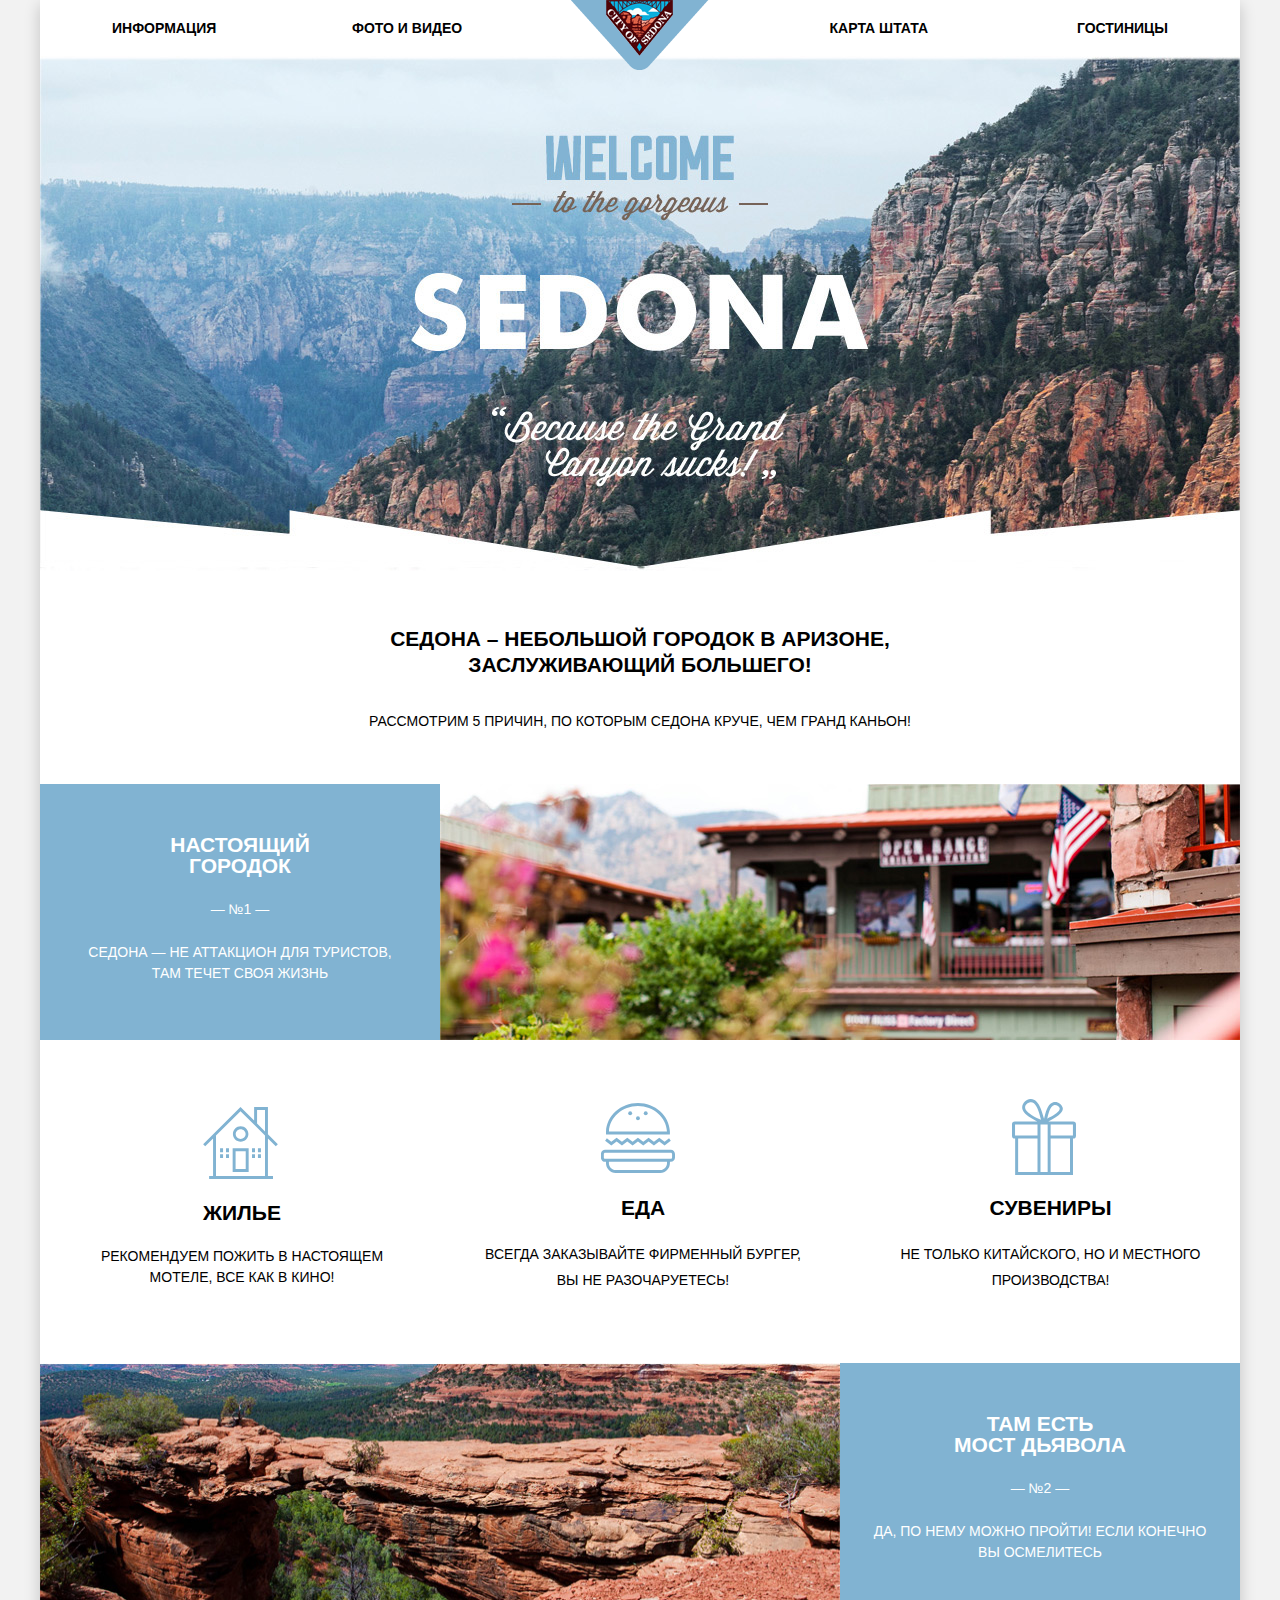
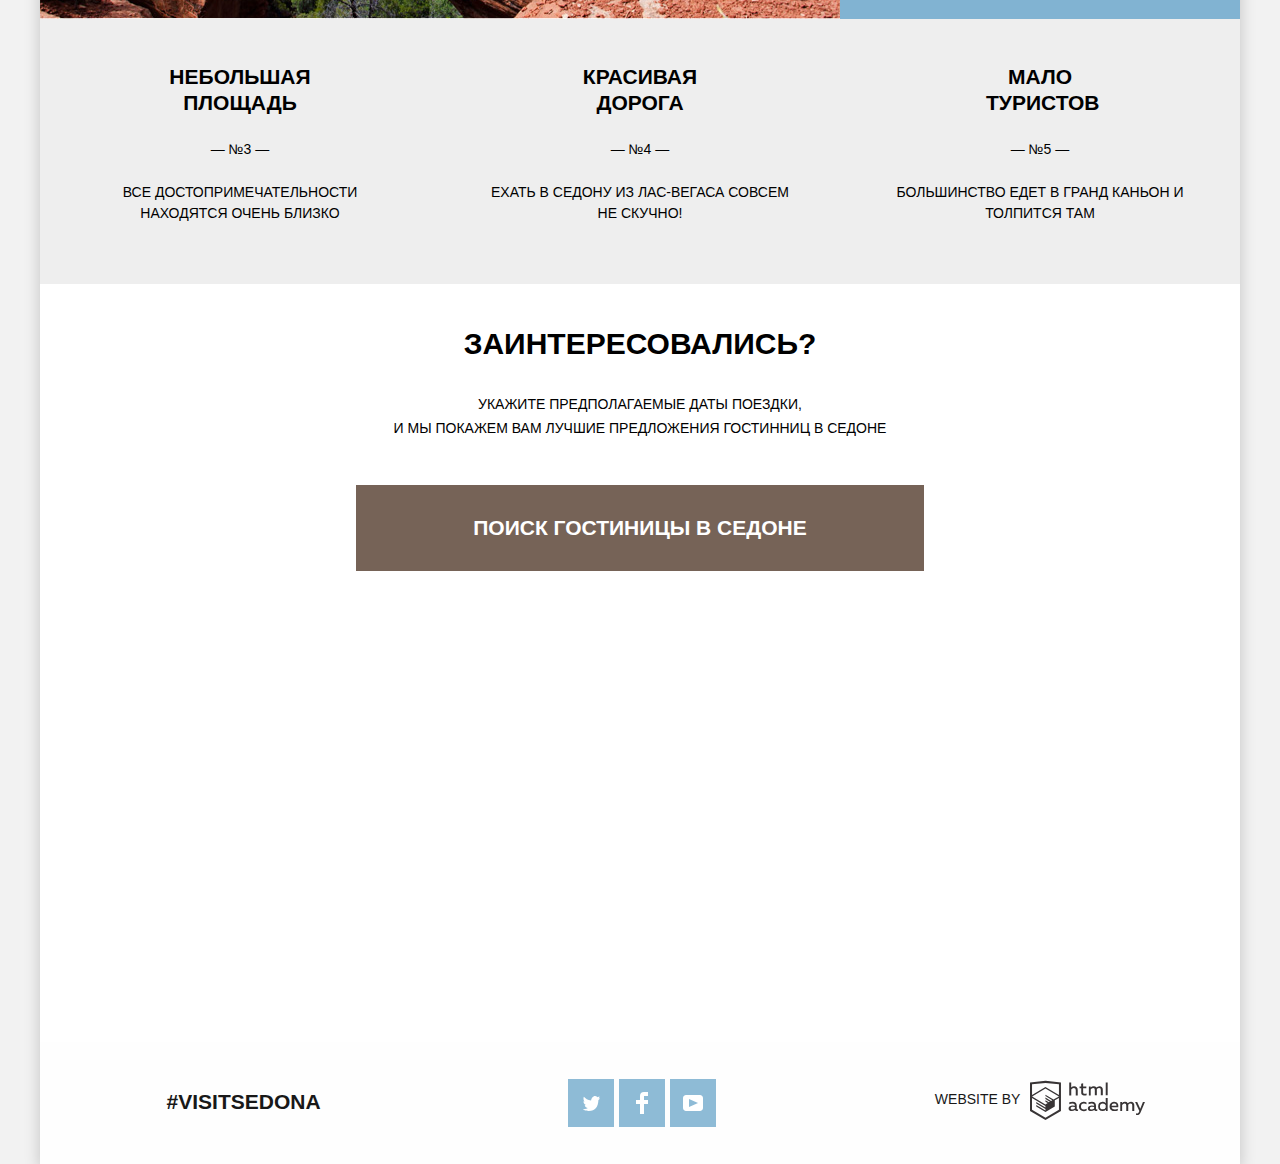
==== commit a0cd835a: "вторая попытка" ====
--- a/index.html
+++ b/index.html
@@ -5,7 +5,7 @@
   <title>HTML Academy: Седона</title>
   <link href="https://fonts.google.com/?query=PT+sans&selection.family=PT+Sans:400,700" rel="stylesheet">
   <link href="css/normalize.css" rel="stylesheet">
-  <link href="css/style.css" rel="stylesheet">
+  <link href="css/style-minified.css" rel="stylesheet">
 </head>
 <body>
   <div class="container">
@@ -51,17 +51,14 @@
       <section class="recommendations">
         <ul class="recommendations-list">
           <li class="recommendations-item motel-item">
-            <span class="motel"></span>
             <h2>Жилье</h2>
             <p class="recommendation-motel">Рекомендуем пожить в настоящем мотеле, все как в кино!</p>
           </li>
           <li class="recommendations-item food-item">
-            <span class="food"></span>
             <h2>Еда</h2>
             <p class="recommendation-food">Всегда заказывайте фирменный бургер, вы не разочаруетесь!</p>
           </li>
           <li class="recommendations-item souvenir-item">
-            <span class="souvenir"></span>
             <h2>Сувениры</h2>
             <p class="recommendation-souvenir">Не только китайского, но и местного производства!</p>
           </li>
@@ -118,23 +115,31 @@
       <div class="search-hotel-wrapper">
         <form action="http://echo.htmlacademy.ru" class="search-hotel" method="get">
           <div class="seach-form-row-check-in-out">
-            <label class="search-date-label" for="search-date-check-in-out">Дата заезда:</label> <input class="search-date-check-in-out" id="search-date-check-in-out" name="search-date-check-in-out" type="text" value="24 апреля 2017"> <button class="open-calendar"><svg height="22" viewbox="0 0 21 22" width="21" xmlns="http://www.w3.org/2000/svg">
+            <label class="search-date-label" for="search-date-check-in-out">Дата заезда:</label> <input class="search-date-check-in-out" id="search-date-check-in-out" name="search-date-check-in-out" type="text" value="24 апреля 2017"> <button class="open-calendar" type="button"><svg height="22" viewbox="0 0 21 22" width="21" xmlns="http://www.w3.org/2000/svg">
             <path d="M19.251 2.025h-2.845V.648c0-.381-.294-.689-.656-.689-.363 0-.656.308-.656.689v1.377h-3.938V.648c0-.381-.294-.689-.655-.689-.363 0-.657.308-.657.689v1.377H5.906V.648c0-.381-.294-.689-.656-.689-.363 0-.657.308-.657.689v1.377H1.75C.784 2.025 0 2.847 0 3.862v16.302C0 21.179.784 22 1.75 22h17.501c.966 0 1.749-.821 1.749-1.836V3.862c0-1.015-.783-1.837-1.749-1.837zm.437 18.139a.448.448 0 0 1-.437.459H1.75a.45.45 0 0 1-.438-.459V3.862a.45.45 0 0 1 .438-.459h2.844v1.378c0 .381.294.689.657.689.362 0 .656-.308.656-.689V3.403h3.938v1.378c0 .381.294.689.657.689.361 0 .655-.308.655-.689V3.403h3.938v1.378c0 .381.293.689.656.689.362 0 .656-.308.656-.689V3.403h2.845c.241 0 .437.206.437.459v16.302z"></path>
             <path d="M4.594 8.225h2.625v2.066H4.594zM4.594 11.668h2.625v2.067H4.594zM4.594 15.112h2.625v2.066H4.594zM9.188 15.112h2.625v2.066H9.188zM9.188 11.668h2.625v2.067H9.188zM9.188 8.225h2.625v2.066H9.188zM13.781 15.112h2.625v2.066h-2.625zM13.781 11.668h2.625v2.067h-2.625zM13.781 8.225h2.625v2.066h-2.625z"></path></svg></button>
+            <h2 class="visually-hidden">Календарь</h2>
           </div>
           <div class="seach-form-row-check-in-out">
             <label class="search-date-label search-date-label-second" for="search-date-check-in-out-2">Дата выезда:</label> <input class="search-date-check-in-out" id="search-date-check-in-out-2" name="search-date-check-in-out" type="text" value="4 июля 2017"> <button class="open-calendar"><svg height="22" viewbox="0 0 21 22" width="21" xmlns="http://www.w3.org/2000/svg">
             <path d="M19.251 2.025h-2.845V.648c0-.381-.294-.689-.656-.689-.363 0-.656.308-.656.689v1.377h-3.938V.648c0-.381-.294-.689-.655-.689-.363 0-.657.308-.657.689v1.377H5.906V.648c0-.381-.294-.689-.656-.689-.363 0-.657.308-.657.689v1.377H1.75C.784 2.025 0 2.847 0 3.862v16.302C0 21.179.784 22 1.75 22h17.501c.966 0 1.749-.821 1.749-1.836V3.862c0-1.015-.783-1.837-1.749-1.837zm.437 18.139a.448.448 0 0 1-.437.459H1.75a.45.45 0 0 1-.438-.459V3.862a.45.45 0 0 1 .438-.459h2.844v1.378c0 .381.294.689.657.689.362 0 .656-.308.656-.689V3.403h3.938v1.378c0 .381.294.689.657.689.361 0 .655-.308.655-.689V3.403h3.938v1.378c0 .381.293.689.656.689.362 0 .656-.308.656-.689V3.403h2.845c.241 0 .437.206.437.459v16.302z"></path>
             <path d="M4.594 8.225h2.625v2.066H4.594zM4.594 11.668h2.625v2.067H4.594zM4.594 15.112h2.625v2.066H4.594zM9.188 15.112h2.625v2.066H9.188zM9.188 11.668h2.625v2.067H9.188zM9.188 8.225h2.625v2.066H9.188zM13.781 15.112h2.625v2.066h-2.625zM13.781 11.668h2.625v2.067h-2.625zM13.781 8.225h2.625v2.066h-2.625z"></path></svg></button>
+            <h2 class="visually-hidden">Календарь</h2>
           </div>
           <div class="adults-children">
             <div class="adults">
-              <label class="adult-form" for="search-adult">Взрослые:</label> <button class="int-input-control control-decrement" formtarget="search-adult">-</button> <input class="search-adult-form" id="search-adult" name="search-adult" type="text" value="2"> <button class="int-input-control control-increment" formtarget="search-adult">+</button>
+              <label class="adult-form" for="search-adult">Взрослые:</label> <button class="int-input-control control-decrement" type="button">-</button>
+              <h2 class="visually-hidden">Минус</h2>
+              <input class="search-adult-form" id="search-adult" name="search-adult" type="text" value="2"> <button class="int-input-control control-increment" type="button">+</button>
+              <h2 class="visually-hidden">Плюс</h2>
             </div>
             <div class="children">
-              <label class="child-form" for="search-child">Дети:</label> <button class="int-input-control control-decrement" formtarget="search-child">-</button> <input class="search-child-form" id="search-child" name="search-child" type="text" value="0"> <button class="int-input-control control-increment" formtarget="search-child">+</button>
+              <label class="child-form" for="search-child">Дети:</label> <button class="int-input-control control-decrement" type="button">-</button>
+              <h2 class="visually-hidden">Минус</h2>
+               <input class="search-child-form" id="search-child" name="search-child" type="text" value="0"> <button class="int-input-control control-increment" type="button">+</button>
+              <h2 class="visually-hidden">Плюс</h2>
             </div>
-          </div><button class="to-find" type="button" value="Найти">Найти</button>
+          </div><button class="to-find" value="Найти" type="submit">Найти</button>
         </form>
       </div>
     </main>
@@ -156,12 +161,11 @@
         <span class="created-by div-center">Website by</span> <a class="link-html-academy" href="https://htmlacademy.ru/intensive/htmlcss"><svg data-name="Layer 1" height="41" id="Layer_1" viewbox="0 0 108.08 36.85" width="115" xmlns="http://www.w3.org/2000/svg">
         <title>logo-htmlacademy-small1</title>
         <path d="M44.61,26.88a2,2,0,0,0,.55-0.1v1.33a3.25,3.25,0,0,1-1.18.21,1.67,1.67,0,0,1-1.67-1,4.84,4.84,0,0,1-3.14,1.08c-1.51,0-2.91-.83-2.91-2.55,0-2.13,2-2.79,3.71-2.79a11.08,11.08,0,0,1,2.17.25v-0.3c0-1-.76-1.77-2.19-1.77a7.42,7.42,0,0,0-3,.64v-1.7a10.21,10.21,0,0,1,3.19-.55c2.36,0,3.81,1.12,3.81,3.65v3a0.54,0.54,0,0,0,.49.59h0.17Zm-6.44-1.13A1.35,1.35,0,0,0,39.63,27h0.11a3.39,3.39,0,0,0,2.41-1V24.58a9.72,9.72,0,0,0-1.81-.21c-1,0-2.16.33-2.16,1.38h0Zm12.36-6.11a5,5,0,0,1,2.57.64V22a4.08,4.08,0,0,0-2.3-.7,2.75,2.75,0,1,0,0,5.49,5,5,0,0,0,2.43-.64v1.71a6.27,6.27,0,0,1-2.76.57A4.21,4.21,0,0,1,46,24.51q0-.21,0-0.41a4.32,4.32,0,0,1,4.18-4.46h0.38Zm12.17,7.24a2,2,0,0,0,.55-0.1v1.33a3.25,3.25,0,0,1-1.18.21,1.67,1.67,0,0,1-1.67-1,4.84,4.84,0,0,1-3.14,1.08c-1.51,0-2.91-.83-2.91-2.55,0-2.13,2-2.79,3.71-2.79a11.08,11.08,0,0,1,2.17.25v-0.3c0-1-.76-1.77-2.19-1.77a7.42,7.42,0,0,0-3,.64v-1.7a10.21,10.21,0,0,1,3.19-.55c2.36,0,3.81,1.12,3.81,3.65v3a0.54,0.54,0,0,0,.49.59h0.17Zm-6.44-1.13A1.35,1.35,0,0,0,57.73,27h0.11a3.39,3.39,0,0,0,2.41-1V24.58a9.72,9.72,0,0,0-1.81-.21c-1.06,0-2.16.33-2.16,1.38h0ZM73,16V28.2H71.35V26.88a3.88,3.88,0,0,1-3.19,1.54,4.4,4.4,0,0,1,0-8.78,3.81,3.81,0,0,1,3,1.3V16H73Zm-4.53,5.22a2.76,2.76,0,1,0,0,5.52A2.86,2.86,0,0,0,71.15,25V23A2.91,2.91,0,0,0,68.49,21.27ZM79,19.64c3.31,0,4.46,2.68,3.92,5.09H76.7c0.21,1.5,1.67,2.11,3.19,2.11a6.11,6.11,0,0,0,2.64-.59v1.6a7.14,7.14,0,0,1-3,.57C77,28.42,74.78,27,74.78,24a4.18,4.18,0,0,1,4-4.39H79Zm0.09,1.54a2.28,2.28,0,0,0-2.44,2.1v0.06H81.3A2,2,0,0,0,79.13,21.18Zm5.73,7V19.87h1.65v1a3.81,3.81,0,0,1,2.78-1.27A2.86,2.86,0,0,1,91.89,21a4.12,4.12,0,0,1,2.91-1.33A3.06,3.06,0,0,1,98,23V28.2h-1.9V23.05a1.59,1.59,0,0,0-1.42-1.75H94.42a2.8,2.8,0,0,0-2.07,1.12V28.2h-1.9V23.05A1.59,1.59,0,0,0,89,21.31H88.8a3,3,0,0,0-2.21,1.29v5.63H84.86Zm21.31-8.33h1.9l-3.91,9.46c-0.9,2.17-2.09,2.86-3.35,2.86a4.76,4.76,0,0,1-1.1-.14V30.46a2.86,2.86,0,0,0,.85.12c0.9,0,1.58-.64,2.07-1.9l0.17-.42-4-8.4h2l2.86,6.29ZM38.73,1.46V6.22a3.81,3.81,0,0,1,2.7-1.14,3.25,3.25,0,0,1,3.44,3.4v5.15H43V8.72a1.81,1.81,0,0,0-1.61-2h-0.3a2.93,2.93,0,0,0-2.32,1.39v5.52h-1.9V1.46h1.9ZM49.94,2.31v3h3V6.91h-3v3.81c0,1.1.5,1.46,1.58,1.46a4.49,4.49,0,0,0,1.69-.33v1.6A6.8,6.8,0,0,1,51,13.8a2.55,2.55,0,0,1-2.86-2.74V6.89H46.58V5.26h1.5V2.74Zm5.4,11.31V5.28H57v1A3.81,3.81,0,0,1,59.77,5a2.86,2.86,0,0,1,2.6,1.33A4.12,4.12,0,0,1,65.28,5,3.06,3.06,0,0,1,68.44,8.4v5.21h-1.9V8.46a1.59,1.59,0,0,0-1.42-1.75H64.89a2.8,2.8,0,0,0-2.07,1.12v5.78h-1.9V8.46A1.59,1.59,0,0,0,59.5,6.71H59.27A3,3,0,0,0,57.06,8v5.63H55.34ZM71.17,1.45H73V13.6H71.17V1.45ZM14.71,0H14.55L0,1.54V28.21l14.55,8.66,14.55-8.66V1.54Zm12.5,27.1L14.55,34.64,1.9,27.12V16.18l12.59,7.5V25L5.86,19.9v1.31l8.68,5.21v1.39L5.87,22.65V24l8.68,5.21,8.75-5.24V18.31L27.2,16V27.12Zm0-12.53-3.48,2-1.6,1L14.51,13v1.31L21,18.23H21l-0.14.09-1,.54-5.37-3.2V17l4.24,2.52-1,.67-3.2-1.9v1.31l2.1,1.24L14.5,22.1,2,14.65,14.51,7.11Zm0-1.32L14.49,5.76,1.91,13.25v-10L14.56,1.92,27.21,3.25v10h0Z" transform="translate(0 -0.02)"></path></svg></a>
+        <h2 class="visually-hidden"> сайт HTML Academy</h2>
       </div>
     </footer>
   </div>
-  <script src="js/search-form-minified.js">
-  </script> 
-  <script src="js/map-minified.js">
+  <script src="js/scripts-minified.js">
   </script> 
 </body>
 </html>
--- a/css/style-minified.css
+++ b/css/style-minified.css
@@ -0,0 +1 @@
+body{margin:0;padding:0;font-size:14px;font-family:"PT Sans","Arial",sans-serif;font-weight:400;line-height:26px;text-transform:uppercase;background-color:#f2f2f2}.container{width:1200px;padding:0;margin:0 auto;background-color:#fff;top:0;left:15px;right:15px;bottom:0;-webkit-box-shadow:0 5px 15px 0 rgba(0,1,1,.2);box-shadow:0 5px 15px 0 rgba(0,1,1,.2);-webkit-box-sizing:border-box;box-sizing:border-box}.intro{width:100%;height:515px;background-image:url(../img/intro.jpg);background-position:top center;background-repeat:no-repeat;background-color:#5e88b6}a{text-decoration:none}.reasons-title{font-size:21px;color:#000;font-weight:700;line-height:26px;text-transform:uppercase;width:574px;margin:55px 0 30px}.reasons-descripsion{margin:0 0 50px}.seach-title{font-size:30px;line-height:36px;margin:0 0 30px;font-weight:700}.main-navigation ul{display:-webkit-box;display:-ms-flexbox;display:flex;-webkit-box-pack:justify;-ms-flex-pack:justify;justify-content:space-between;-ms-flex-wrap:wrap;flex-wrap:wrap;-webkit-box-align:center;-ms-flex-align:center;align-items:center;width:100%;list-style:none;margin:0;padding:15px 0}.main-footer a,.main-navigation a,body{color:#000}.main-navigation a:hover{color:#81b3d2}.main-navigation a:focus{color:#b2b2b2}.link-html-academy{fill:#231f20}.link-html-academy:hover path{fill:#81b3d2}.link-html-academy:focus path{fill:#b2b2b2}.advantage-gray,.recommendations-list,.search-result-hotel,.site-navigation,.sorting{list-style:none}.recommendations{width:1200px;padding-bottom:70px;background-color:#fff}.recommendations-list{display:-webkit-box;display:-ms-flexbox;display:flex;-ms-flex-wrap:wrap;flex-wrap:wrap;-webkit-box-pack:justify;-ms-flex-pack:justify;justify-content:space-between;-webkit-box-align:center;-ms-flex-align:center;align-items:center;margin:0;padding:0}.recommendations-item{position:relative;padding-top:135px}.recommendations-item h2{margin:20px 0;font-size:21px}.recommendations-item p{margin:0}.visually-hidden{position:absolute;overflow:hidden;clip:rect(0 0 0 0);height:1px;width:1px;margin:-1px;padding:0;border:0}.main-advantage{text-align:center}.advantage-blue{background-color:#81b3d2;color:#fff;display:-webkit-box;display:-ms-flexbox;display:flex;-ms-flex-wrap:wrap;flex-wrap:wrap;-webkit-box-orient:vertical;-webkit-box-direction:normal;-ms-flex-direction:column;flex-direction:column;-webkit-box-align:center;-ms-flex-align:center;align-items:center;min-width:400px;-webkit-box-sizing:border-box;box-sizing:border-box}.advantage-image-left{line-height:0;overflow:hidden;width:800px;height:auto}.advantage-image-right{line-height:0}.advantage-number-white,.advantage-text-white{color:#fff}.advantage-number{margin:20px 0}.advantage-text-white{width:320px;margin:0;padding-bottom:55px;font-size:14px;line-height:21px}.advantage-title-white{width:150px;font-size:21px;color:#fff;font-weight:700;line-height:21px;text-transform:uppercase;margin:0;padding-top:50px;text-align:center}.devils-bridge{width:172px}.bridge-description{width:333px}.btn-search{width:568px;height:86px;color:#fff;font-size:21px;line-height:26px;text-transform:uppercase;font-weight:700;background-color:#766357;background-repeat:repeat;border:0;margin-top:45px;cursor:pointer}.btn-search:hover{background-color:#604e43}.btn-search:activ{background-color:#503e33;color:#857871}.advantage-gray{margin:0;background-color:#eee;width:auto;min-height:257px;-ms-flex-wrap:wrap;flex-wrap:wrap;-webkit-box-orient:horizontal;-webkit-box-direction:normal;-ms-flex-direction:row;flex-direction:row;-webkit-box-pack:justify;-ms-flex-pack:justify;justify-content:space-between;padding-left:0}.footer-social ul{padding:0;font-size:0;width:350px;-ms-flex-wrap:wrap;flex-wrap:wrap;-webkit-box-pack:center;-ms-flex-pack:center;justify-content:center;margin:0 auto;list-style:none;text-align:center}.advantage-gray,.footer-social ul,.social,.social-items li{display:-webkit-box;display:-ms-flexbox;display:flex}.social-items li{-ms-flex-wrap:wrap;flex-wrap:wrap;width:46px;height:48px;background-color:#82b4d2;margin-right:5px}.social-button{position:relative;display:block;width:46px;height:48px}.social-button:hover{background-color:#669ec0}.social-button:active{background-color:#5496bd;opacity:.302}.social-button-fb::after,.social-button-tw::after,.social-button-yt::after{position:absolute;content:"";top:13px;left:17px;width:12px;height:22px;background-image:url("data:image/svg+xml,%3Csvg xmlns='http://www.w3.org/2000/svg' width='12' height='22' viewBox='0 0 12 22'%3E%3Cpath fill='%23FFF' d='M12 4V0H8a4 4 0 0 0-4 4v4H0v4h4v10h4V12h4V8H8V4h4z'/%3E%3C/svg%3E");background-repeat:no-repeat}.social-button-tw::after,.social-button-yt::after{top:17px;left:15px;width:20px;height:17px;background-image:url(../img/twitter.svg)}.social-button-yt::after{top:16px;left:13px;height:16px;background-image:url("data:image/svg+xml,%3Csvg xmlns='http://www.w3.org/2000/svg' xmlns:xlink='http://www.w3.org/1999/xlink' width='20' height='16' viewBox='0 0 20 16'%3E%3Cimage overflow='visible' width='20' height='16' xlink:href='youtube.png'/%3E%3Cpath fill='%23FFF' d='M17 0H3C1.35 0 0 1.35 0 3v10c0 1.65 1.35 3 3 3h14c1.65 0 3-1.35 3-3V3c0-1.65-1.35-3-3-3zM6.027 11.998V4.002L15.014 8l-8.987 3.998z'/%3E%3C/svg%3E")}.social{margin-left:34px}.created-by{margin-top:-10px;margin-right:10px;font-size:14px;line-height:26px}.hashtag{font-size:21px;font-weight:700;color:#000}.visit{margin-left:69px}.html-academy-image{display:-webkit-box;display:-ms-flexbox;display:flex;margin-bottom:-2px;margin-right:37px;-webkit-box-align:center;-ms-flex-align:center;align-items:center}.filter-infrastructure{margin:0 auto;width:1200px;min-height:220px;background-image:url(../img/filter-background.jpg);background-position:0 20%;color:#fff;background-color:#3c6789}.filter-infrastructure h2{font-size:16px;line-height:21px;font-weight:700}.filter-infrastructure label{font-size:14px;line-height:21px;font-weight:400}.search-hotel input[type=submit]{width:458px;height:58px;border:0;background-color:#81b3d2;font-size:21px;line-height:26px;color:#fff}.site-navigation a{text-decoration:none;font-size:14px;line-height:26px;color:#000;margin:0;padding:0}.site-navigation{font-size:14px;line-height:26px;font-weight:700;font-family:"PT Sans",sans-serif,Arial}.site-navigation .current{color:#766357}.hotel-read-more:hover{background-color:#669ec0}.hotel-read-more:focus{color:#88b6d1;background-color:#5496bd}.hotel-book-it{display:inline-block;width:109px;height:17px;color:#fff;background-color:#766357}.hotel-book-it:hover{background-color:#604e43}.hotel-book-it:focus{color:#857871;background-color:#503e33}.hotel-title a{font-size:21px;color:#000}.hotel-rating-search:hover,.hotel-sort-item:hover,.hotel-title a:hover,.hotel-type:hover{color:#81b3d2}.hotel-title a:focus{color:#b2b2b2}.hotel-rating-search,.hotel-type{color:#b2b2b2;border-bottom:1px dotted #81b3d2}.hotel-rating-search:active,.hotel-sort-item:active{color:#000;border-bottom:none}.hotel-rating-search:focus,.hotel-type:focus{color:#000;border:0}.hotel-type{margin:0 28px}.star{width:18px;height:17px;display:block;background-image:url(../img/star.svg)}.filter-range{width:330px;margin-top:27px;margin-right:67px;color:#fff;text-transform:uppercase}.filter-range-title{margin-left:8px;margin-bottom:9px;font-weight:600;font-size:15px;line-height:21px;letter-spacing:.3px}.price-controls{position:relative;height:36px;margin-bottom:20px;border:2px solid #fff;border-radius:2px;font-size:0}.price-controls label{display:inline-block;font-size:14px;line-height:38px;vertical-align:top;cursor:pointer}.price-controls .max-price,.price-controls .min-price{width:90px;padding-left:65px}.price-controls input{width:50px;margin:0;color:inherit;font:inherit;background:0 0;border:0;height:30px}.price-controls::after{content:"";position:absolute;top:50%;left:50%;width:2px;height:22px;background:#fff;-webkit-transform:translate(-50%,-50%);-ms-transform:translate(-50%,-50%);transform:translate(-50%,-50%)}.range-controls{position:relative;margin-bottom:32px}.range-controls .scale{height:2px;background:rgba(255,255,255,.3)}.range-controls .bar{width:80%;height:2px;background:#fff}.range-toggle{position:absolute;top:-9px;width:4px;height:4px;background:#ababab;border:8px solid #fff;border-radius:50%;-webkit-box-shadow:0 2px 1px 0 rgba(0,1,1,.2);box-shadow:0 2px 1px 0 rgba(0,1,1,.2);cursor:pointer}.range-toggle-min{left:0}.range-toggle-max{left:80%}.btn-transparent{display:block;width:137px;height:36px;margin:0 auto;padding:6px 29px;font-size:14px;color:#fff;text-transform:uppercase;border:2px solid #fff;border-radius:2px;cursor:pointer;line-height:21px;font-weight:700;background-color:transparent}.btn-transparent:hover{color:#000;background:#fff}.search-date-check-in-out{width:345px;height:38px}.search-adult-form,.search-child-form,.search-date-check-in-out{background-color:#f2f2f2;border:0;outline:0;padding:0}.search-date-check-in-out{padding-left:13px}.search-adult-form,.search-child-form{margin:2px -4px 0}.search-adult-form:hover,.search-child-form:hover,.search-date-check-in-out:hover{background-color:#ebebeb;text-decoration:none}.filter-infrastructure input[type=checkbox]{display:none}input[type=checkbox]+label{line-height:21px;font-size:14px;vertical-align:middle;cursor:pointer;padding-left:39px;position:relative}input[type=checkbox]+label::before{content:'';width:23px;height:23px;position:absolute;vertical-align:middle;background-image:url("data:image/svg+xml,%3Csvg xmlns='http://www.w3.org/2000/svg' width='23' height='23' viewBox='0 0 23 23'%3E%3Cpath fill='%23FFFFFF' d='M20 2c.542 0 1 .458 1 1v17c0 .542-.458 1-1 1H3c-.542 0-1-.458-1-1V3c0-.542.458-1 1-1h17m0-2H3C1.35 0 0 1.35 0 3v17c0 1.65 1.35 3 3 3h17c1.65 0 3-1.35 3-3V3c0-1.65-1.35-3-3-3z'/%3E%3C/svg%3E%0A");left:0}input[type=checkbox]:checked+label::before{content:'';width:27px;height:23px;position:absolute;vertical-align:middle;background-image:url("data:image/svg+xml,%3Csvg xmlns='http://www.w3.org/2000/svg' width='27' height='23' viewBox='0 0 27 23'%3E%3Cpath fill='%23FFFFFF' d='M7.285 7.486l-2.829 2.829 7.783 7.783L26.171 4.166l-2.828-2.829-11.104 11.102z'/%3E%3Cpath fill='%23FFFFFF' d='M21 20c0 .542-.458 1-1 1H3c-.542 0-1-.458-1-1V3c0-.542.458-1 1-1h16.908L21.493.415A2.96 2.96 0 0 0 20 0H3C1.35 0 0 1.35 0 3v17c0 1.65 1.35 3 3 3h17c1.65 0 3-1.35 3-3v-9.829l-2 2V20z'/%3E%3C/svg%3E ");left:0}input[type=checkbox]:checked:disabled+label::before{content:'';width:27px;height:23px;position:absolute;vertical-align:middle;background-image:url("data:image/svg+xml,%3Csvg version='1.1' xmlns='http://www.w3.org/2000/svg' xmlns:xlink='http://www.w3.org/1999/xlink' x='0px' y='0px' width='27px' height='23px' viewBox='0 0 27 23' enable-background='new 0 0 27 23' fill='%236a6a6a' xml:space='preserve'%3E%3Cg id='Layer_1'%3E%3C/g%3E%3Cg id='Layer_2'%3E%3Cg%3E%3Cpolygon points='7.285,7.486 4.456,10.315 12.239,18.098 26.171,4.166 23.343,1.337 12.239,12.439 '/%3E%3Cpath d='M21,20c0,0.542-0.458,1-1,1H3c-0.542,0-1-0.458-1-1V3c0-0.542,0.458-1,1-1h16.908l1.585-1.585C21.051,0.158,20.545,0,20,0 H3C1.35,0,0,1.35,0,3v17c0,1.65,1.35,3,3,3h17c1.65,0,3-1.35,3-3v-9.829l-2,2V20z'/%3E%3C/g%3E%3C/g%3E%3C/svg%3E%0A");left:0;cursor:default}input[type=checkbox]:disabled+label::before{content:'';width:23px;height:23px;position:absolute;vertical-align:middle;background-image:url("data:image/svg+xml,%3Csvg version='1.1' id='Layer_1' xmlns='http://www.w3.org/2000/svg' xmlns:xlink='http://www.w3.org/1999/xlink' x='0px' y='0px' width='23px' height='23px' viewBox='0 0 23 23' enable-background='new 0 0 23 23' fill='%236a6a6a' xml:space='preserve'%3E%3Cpath d='M20,2c0.542,0,1,0.458,1,1v17c0,0.542-0.458,1-1,1H3c-0.542,0-1-0.458-1-1V3c0-0.542,0.458-1,1-1H20 M20,0H3 C1.35,0,0,1.35,0,3v17c0,1.65,1.35,3,3,3h17c1.65,0,3-1.35,3-3V3C23,1.35,21.65,0,20,0L20,0z'/%3E%3C/svg%3E");left:0;cursor:default}.search-adult-form:focus,.search-child-form:focus,.search-date-check-in-out:focus{background-color:#fff}.to-find{width:458px;height:58px;color:#fff;background-color:#81b3d2;font-size:21px;line-height:26px;font-weight:700;margin-top:54px;border:0;cursor:pointer}.to-find:hover{background-color:#669ec0}.to-find:focus{outline:0;color:#7aadcb;background-color:#5496bd}@keyframes slide_down{0%{-webkit-transform:translateY(-100px);transform:translateY(-100px)}}@-webkit-keyframes slide_down{0%{-webkit-transform:translateY(-100px)}}@-webkit-keyframes shake{0%,to{-webkit-transform:translateX(0);transform:translateX(0)}10%,30%,50%,70%,90%{-webkit-transform:translateX(-10px);transform:translateX(-10px)}20%,40%,60%,80%{-webkit-transform:translateX(10px);transform:translateX(10px)}}@keyframes shake{0%,to{-webkit-transform:translateX(0);transform:translateX(0)}10%,30%,50%,70%,90%{-webkit-transform:translateX(-10px);transform:translateX(-10px)}20%,40%,60%,80%{-webkit-transform:translateX(10px);transform:translateX(10px)}}.search-hotel-wrapper{position:relative;animation:slide_down .5s;-webkit-animation:slide_down .5s}.modal-error{-webkit-animation:shake .5s;animation:shake .5s}.search-hotel{position:absolute;margin:0;background-color:#fff;left:316px;right:auto;top:-593px;padding:55px;width:570px;min-height:400px;-webkit-box-sizing:border-box;box-sizing:border-box;font-size:14px;line-height:26px;font-weight:700}.search-date-label{white-space:nowrap;margin-right:20px}.seach-form-row-check-in-out{position:relative;margin-bottom:29px;display:-webkit-box;display:-ms-flexbox;display:flex;-webkit-box-align:center;-ms-flex-align:center;align-items:center;width:460px}.search-date-label-second{margin-right:15px}.search-adult-form,.search-child-form,.search-date-check-in-out{font-size:14px;line-height:26px;font-weight:700}.search-date-check-in-out:focus{background:0 0;border:2px solid #e5e5e5;outline:0;width:346px;height:38px;padding-left:11px;-webkit-box-sizing:border-box;box-sizing:border-box}.open-calendar{border:0;outline:0;background-color:transparent;top:6px;position:absolute;right:10px;margin:0;padding:0;fill:#cacaca;cursor:pointer}.open-calendar:hover{fill:#000}.open-calendar:focus{fill:#81b3d2}.site-navigation-item{width:20%;margin:0;padding:0}.main-header-logo{position:absolute;top:0;left:50%;-webkit-transform:translateX(-50%);-ms-transform:translateX(-50%);transform:translateX(-50%);width:138px;height:70px}.site-navigation li:nth-child(4n+1){text-align:left;margin-left:6%}.site-navigation li:nth-child(4n+2){text-align:left;margin-right:auto}.site-navigation li:nth-child(4n+3){text-align:right;margin-left:auto}.site-navigation li:nth-child(4n+4){text-align:right;margin-right:6%}.advantage-1,.advantage-2,.reasons-sedona{display:-webkit-box;display:-ms-flexbox;display:flex}.reasons-sedona{width:1200px;-webkit-box-orient:vertical;-webkit-box-direction:normal;-ms-flex-direction:column;flex-direction:column;-webkit-box-align:center;-ms-flex-align:center;align-items:center;text-align:center;-webkit-box-sizing:border-box;box-sizing:border-box}.advantage-1,.advantage-2{-ms-flex-wrap:wrap;flex-wrap:wrap}.recommendation-motel{width:348px;font-size:14px;line-height:21px}.motel-item{padding-left:28px}.food-item::before,.motel-item::before,.souvenir-item::before{position:absolute;content:"";width:75px;height:72px;left:163px;top:62px;background-image:url(../img/icon-1.svg);background-repeat:no-repeat;background-position:0 0}.food-item{padding-left:9px}.recommendation-food{width:336px}.food-item::before,.souvenir-item::before{width:74px;height:70px;top:63px;left:135px;background-image:url(../img/icon-3.svg)}.recommendation-souvenir{width:379px}.souvenir-item::before{width:64px;height:76px;top:59px;left:151px;background-image:url(../img/icon-2.svg)}.advantage-item{display:-webkit-box;display:-ms-flexbox;display:flex;-ms-flex-wrap:wrap;flex-wrap:wrap;-webkit-box-align:center;-ms-flex-align:center;align-items:center;-webkit-box-orient:vertical;-webkit-box-direction:normal;-ms-flex-direction:column;flex-direction:column;-webkit-box-sizing:border-box;box-sizing:border-box;padding-top:45px;padding-bottom:60px;width:400px;min-height:256px}.advantage-title-space{margin:0;width:153px}.advantage-title-route{margin:0;width:117px}.advantage-title-tourist{margin:0;width:108px}.advantage-text-space{margin:0;width:247px}.seach-description{margin:0;font-size:14px;line-height:24px}.advantage-item p{font-size:14px;line-height:21px}.advantage-text-route{margin:0;width:312px}.advantage-text-tourist{margin:0;width:303px}.footer-second-page,.main-footer{width:1200px;height:122px;display:-webkit-box;display:-ms-flexbox;display:flex;-ms-flex-pack:distribute;justify-content:space-around;-webkit-box-align:center;-ms-flex-align:center;align-items:center;background-color:#fefefe}.main-footer{opacity:.9;margin-top:-122px}.footer-second-page{padding-top:5px}.map-interactive{z-index:-3;width:1200px;height:593px}.google-map-iframe{display:none;border:0}.filter-infrastructure{display:-webkit-box;display:-ms-flexbox;display:flex;-ms-flex-wrap:wrap;flex-wrap:wrap;-webkit-box-pack:justify;-ms-flex-pack:justify;justify-content:space-between}.search{margin-top:-15px;min-height:235px;padding-top:57px}.adult-form{padding-right:33px}.child-form{padding-right:25px}.adults-children{display:-webkit-box;display:-ms-flexbox;display:flex;-webkit-box-orient:horizontal;-webkit-box-direction:normal;-ms-flex-direction:row;flex-direction:row;-webkit-box-pack:justify;-ms-flex-pack:justify;justify-content:space-between;-webkit-box-align:center;-ms-flex-align:center;align-items:center;-ms-flex-wrap:wrap;flex-wrap:wrap;margin-top:30px}.search-adult-form,.search-child-form{width:38px;height:38px;text-align:center}.checkbox,.checkbox-infrastructure,.checkbox-type{display:-webkit-box;display:-ms-flexbox;display:flex}.checkbox{-ms-flex-wrap:wrap;flex-wrap:wrap;-webkit-box-pack:justify;-ms-flex-pack:justify;justify-content:space-between;-ms-flex-line-pack:center;align-content:center}.checkbox-infrastructure,.checkbox-type{border:0;-webkit-box-orient:vertical;-webkit-box-direction:normal;-ms-flex-direction:column;flex-direction:column}.checkbox-infrastructure{padding-left:71px;padding-top:15px}.checkbox-type{margin-left:105px;margin-top:10px}.wrappper-chekbox{margin-bottom:20px}.infrastructure,.type{margin-bottom:23px}.control-decrement,.control-increment{padding:0;width:38px;height:38px;border:0;outline:0;background-color:#f2f2f2;font-size:14px;font-weight:700;line-height:26px;color:#a9a9a9;cursor:pointer}.control-decrement:hover,.control-increment:hover{color:#000}.control-decrement:focus,.control-increment:focus{color:#81b3d2}.search-hotel-item{padding:0;display:-webkit-box;display:-ms-flexbox;display:flex;-ms-flex-wrap:wrap;flex-wrap:wrap;-webkit-box-pack:justify;-ms-flex-pack:justify;justify-content:space-between;-webkit-box-align:center;-ms-flex-align:center;align-items:center;height:150px;border-bottom:1px solid #e5e5e5}.search-hotel-item-first{border-top:1px solid #e5e5e5}.search-result-hotel{padding:0;margin:0}.hotel-rating{-webkit-box-sizing:border-box;box-sizing:border-box;padding:5px 15px;height:27px;color:#666;background-color:#f2f2f2;font-size:14px;line-height:21px;margin-bottom:-9px}.sorting-arrows ul{margin:0;padding:0;list-style:none;position:relative}.arrows{display:-webkit-box;display:-ms-flexbox;display:flex;-webkit-box-orient:horizontal;-webkit-box-direction:normal;-ms-flex-direction:row;flex-direction:row;-ms-flex-pack:distribute;justify-content:space-around;-webkit-box-align:center;-ms-flex-align:center;align-items:center;width:38px;height:11px}.active-arrow .arrow-down::after,.active-arrow .arrow-up::after,.arrow-down::after,.arrow-up::after{content:'';position:absolute;right:28px;top:1px;bottom:auto;width:0;height:0;border-style:solid;border-width:0 5.5px 10px;border-color:transparent transparent #cacaca;-webkit-transform:rotate(360deg);-ms-transform:rotate(360deg);transform:rotate(360deg)}.active-arrow .arrow-down::after,.active-arrow .arrow-up::after,.arrow-down::after{right:5px;border-width:10px 5.5px 0;border-color:#cacaca transparent transparent}.active-arrow .arrow-down::after,.active-arrow .arrow-up::after{border-color:#81b3d2 transparent transparent}.active-arrow .arrow-up::after{right:28px;border-width:0 5.5px 10px;border-color:transparent transparent #81b3d2}.arrow-down:hover::after{border-color:#231f20 transparent transparent}.arrow-down:active::after{border-color:#81b3d2 transparent transparent}.arrow-up:hover::after{border-color:transparent transparent #231f20}.arrow-up:active::after{border-color:transparent transparent #81b3d2}.hidden{display:none}.visible{display:block}.hotel-sort-list{margin-top:25px;margin-bottom:25px}.sorting-arrows{height:10px;margin:0}.hotel-title{margin-right:45px;font-size:21px;line-height:26px;font-weight:700}.sorting-item-size{font-size:12px;line-height:18px;color:#b1b1b1;border-bottom:1px dotted #81b3d2}.hotel-price{border-bottom:none}.hotel-price,.hotel-price:active,.search-result-hotel-title a:hover{color:#81b3d2}.hotel-sort-item-sort{font-size:12px;line-height:18px;margin-right:36px;font-weight:700}.hotel-rating-wrapper,.stars{display:-webkit-box;display:-ms-flexbox;display:flex}.hotel-rating-wrapper{-webkit-box-orient:vertical;-webkit-box-direction:normal;-ms-flex-direction:column;flex-direction:column;-webkit-box-align:end;-ms-flex-align:end;align-items:flex-end}.stars{margin-bottom:47px;margin-right:-5px}.star{margin-right:5px}.star:nth-last-child(1){margin-right:0}.hotel-wrapper{display:-webkit-box;display:-ms-flexbox;display:flex;-webkit-box-align:center;-ms-flex-align:center;align-items:center}.hotel-image{height:90px;margin-right:30px;margin-top:9px}.search-result-hotel-title{margin-top:7px;margin-bottom:3px}.search-result-hotel-title a{font-size:21px;line-height:26px;color:#232323}.search-result-hotel-title a:active{color:#b2b2b2}.hotel-buttons{margin-top:16px}.hotel-book-it,.hotel-read-more{padding:5px 16px;font-size:14px;line-height:21px;font-weight:700}.hotel-read-more{display:inline-block;margin-right:3px;width:79px;height:17px;color:#fff;background-color:#81b3d2}.hotel-content-apar{margin-right:40px}.hotel-content-wrapper,.hotel-sort-list,.search-hotel-item-wrapper{display:-webkit-box;display:-ms-flexbox;display:flex;-webkit-box-pack:justify;-ms-flex-pack:justify;justify-content:space-between}.hotel-content-wrapper{width:180px}.hotel-sort-list,.search-hotel-item-wrapper{-webkit-box-align:center;-ms-flex-align:center;align-items:center;margin-right:6%;margin-left:6%}.search-hotel-item-wrapper{width:100%}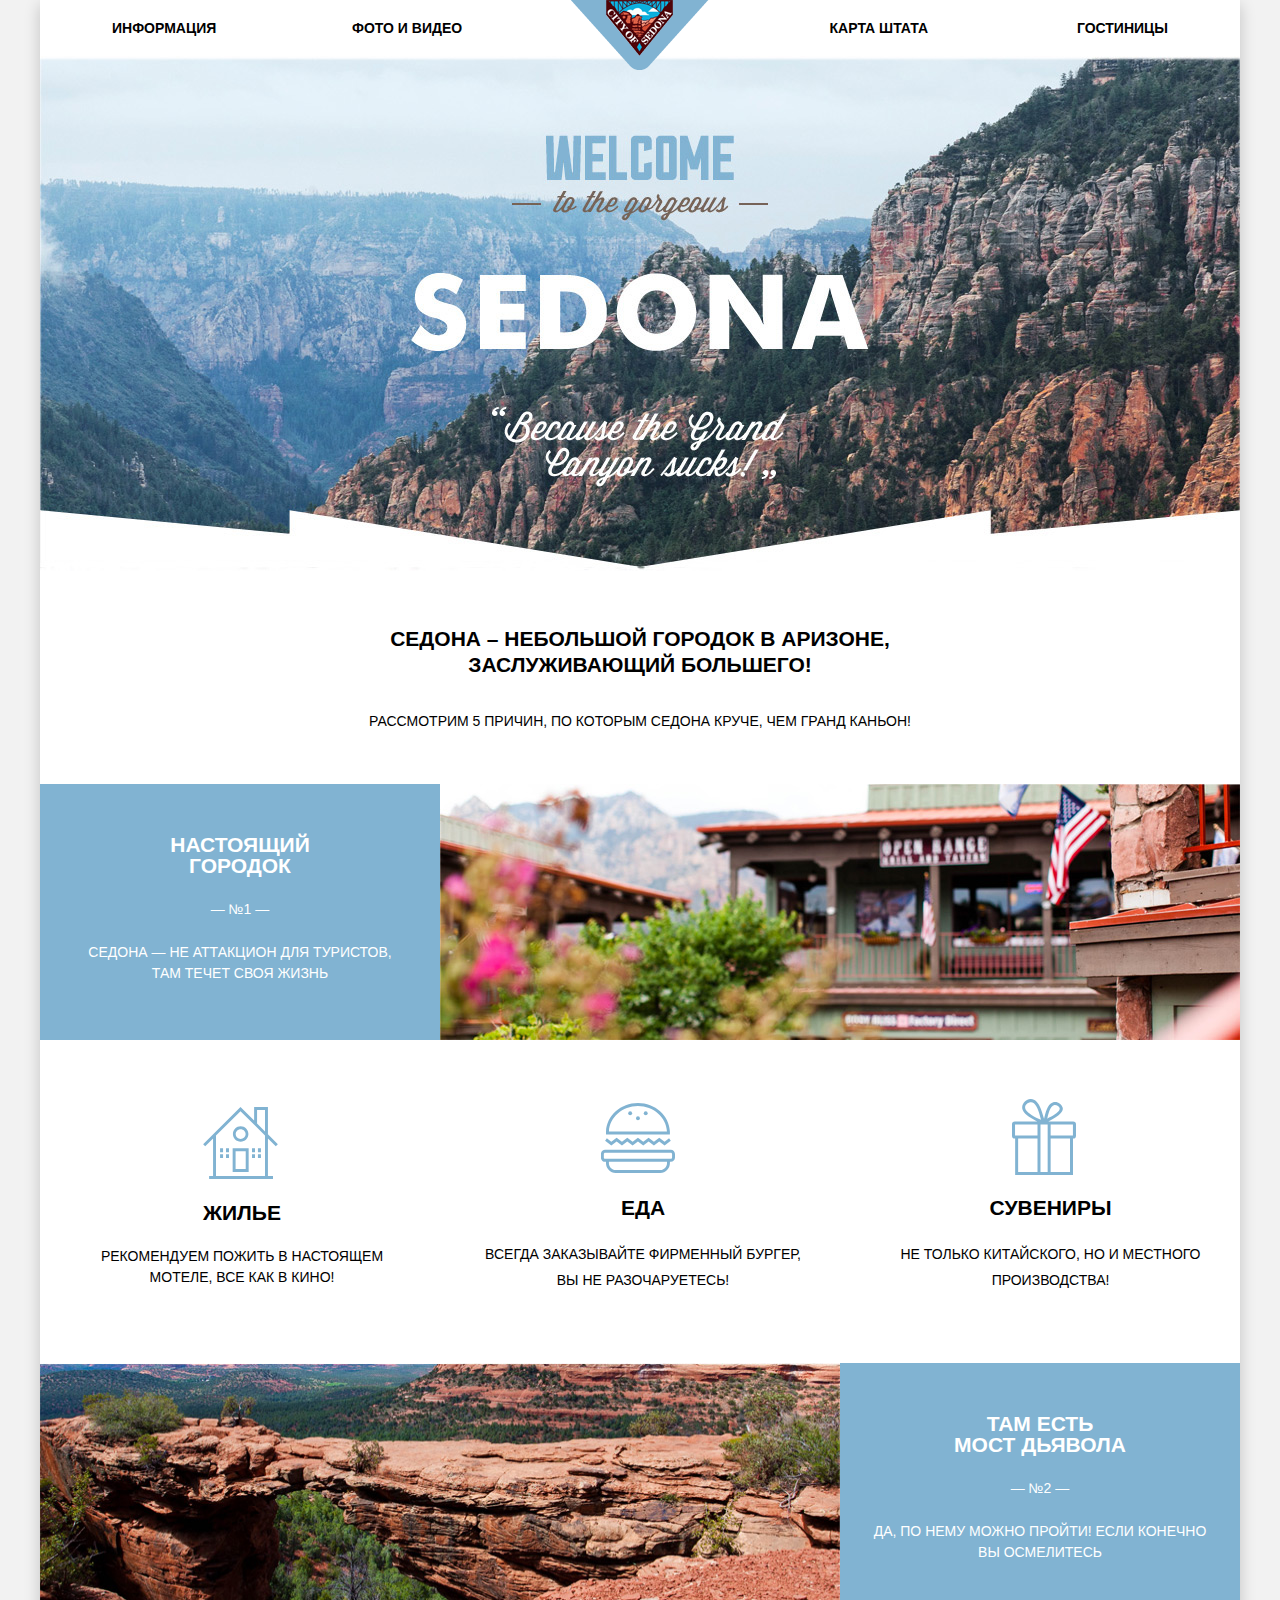
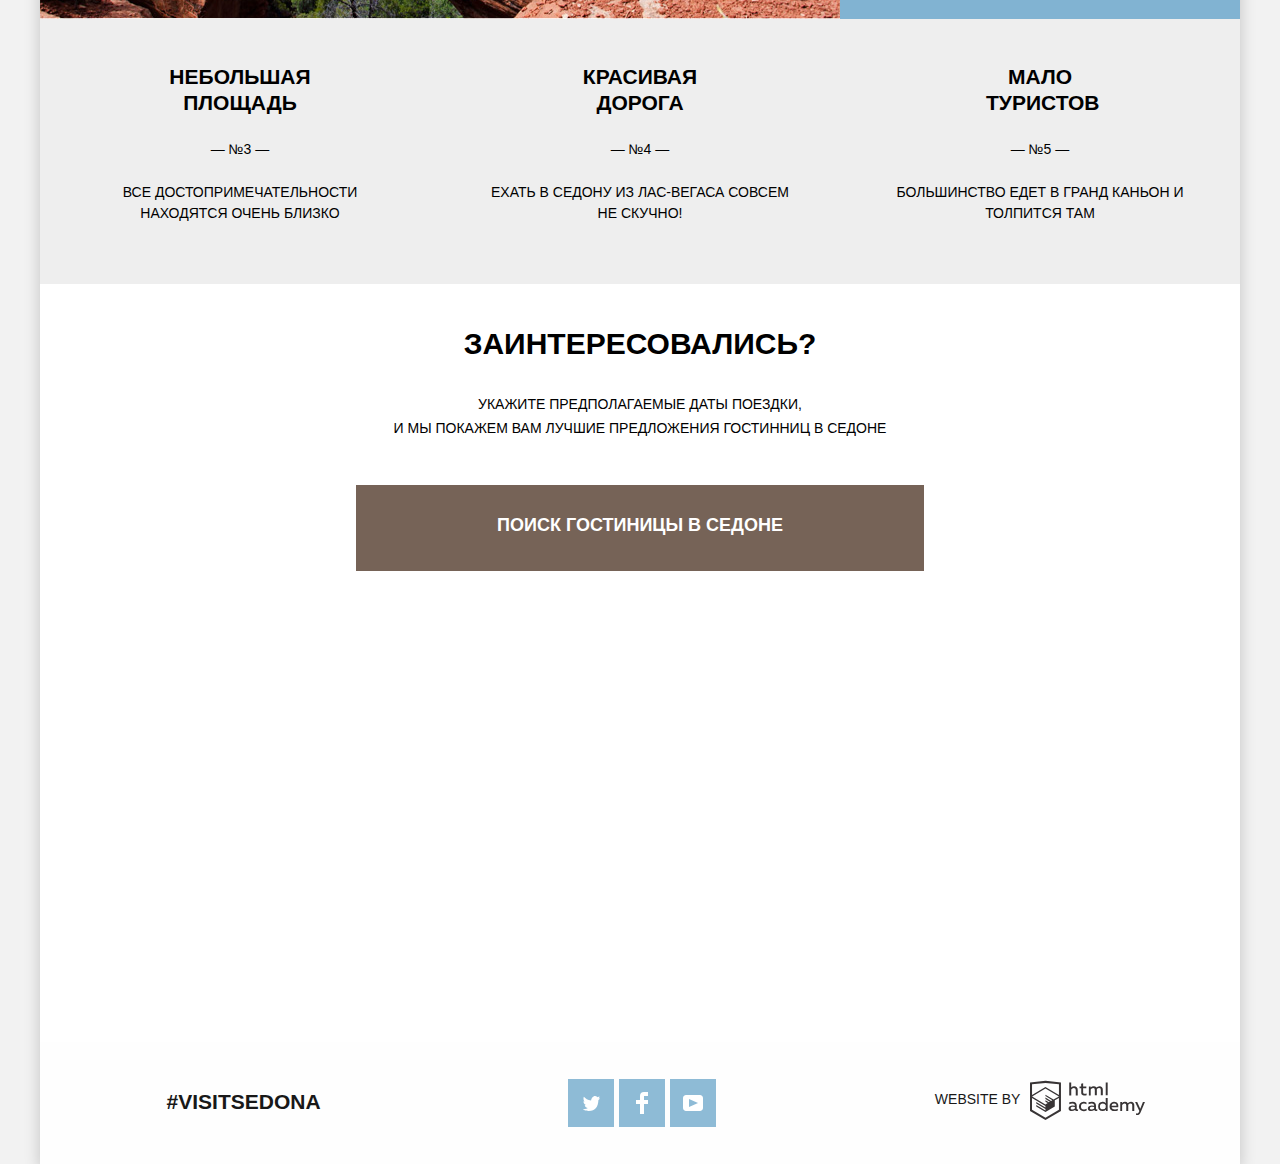
==== commit 71ac2f99: "исправила шрифты в форме" ====
--- a/index.html
+++ b/index.html
@@ -158,10 +158,10 @@
         </div>
       </section>
       <div class="html-academy-image">
+        <h2 class="visually-hidden"> сайт HTML Academy</h2>
         <span class="created-by div-center">Website by</span> <a class="link-html-academy" href="https://htmlacademy.ru/intensive/htmlcss"><svg data-name="Layer 1" height="41" id="Layer_1" viewbox="0 0 108.08 36.85" width="115" xmlns="http://www.w3.org/2000/svg">
         <title>logo-htmlacademy-small1</title>
         <path d="M44.61,26.88a2,2,0,0,0,.55-0.1v1.33a3.25,3.25,0,0,1-1.18.21,1.67,1.67,0,0,1-1.67-1,4.84,4.84,0,0,1-3.14,1.08c-1.51,0-2.91-.83-2.91-2.55,0-2.13,2-2.79,3.71-2.79a11.08,11.08,0,0,1,2.17.25v-0.3c0-1-.76-1.77-2.19-1.77a7.42,7.42,0,0,0-3,.64v-1.7a10.21,10.21,0,0,1,3.19-.55c2.36,0,3.81,1.12,3.81,3.65v3a0.54,0.54,0,0,0,.49.59h0.17Zm-6.44-1.13A1.35,1.35,0,0,0,39.63,27h0.11a3.39,3.39,0,0,0,2.41-1V24.58a9.72,9.72,0,0,0-1.81-.21c-1,0-2.16.33-2.16,1.38h0Zm12.36-6.11a5,5,0,0,1,2.57.64V22a4.08,4.08,0,0,0-2.3-.7,2.75,2.75,0,1,0,0,5.49,5,5,0,0,0,2.43-.64v1.71a6.27,6.27,0,0,1-2.76.57A4.21,4.21,0,0,1,46,24.51q0-.21,0-0.41a4.32,4.32,0,0,1,4.18-4.46h0.38Zm12.17,7.24a2,2,0,0,0,.55-0.1v1.33a3.25,3.25,0,0,1-1.18.21,1.67,1.67,0,0,1-1.67-1,4.84,4.84,0,0,1-3.14,1.08c-1.51,0-2.91-.83-2.91-2.55,0-2.13,2-2.79,3.71-2.79a11.08,11.08,0,0,1,2.17.25v-0.3c0-1-.76-1.77-2.19-1.77a7.42,7.42,0,0,0-3,.64v-1.7a10.21,10.21,0,0,1,3.19-.55c2.36,0,3.81,1.12,3.81,3.65v3a0.54,0.54,0,0,0,.49.59h0.17Zm-6.44-1.13A1.35,1.35,0,0,0,57.73,27h0.11a3.39,3.39,0,0,0,2.41-1V24.58a9.72,9.72,0,0,0-1.81-.21c-1.06,0-2.16.33-2.16,1.38h0ZM73,16V28.2H71.35V26.88a3.88,3.88,0,0,1-3.19,1.54,4.4,4.4,0,0,1,0-8.78,3.81,3.81,0,0,1,3,1.3V16H73Zm-4.53,5.22a2.76,2.76,0,1,0,0,5.52A2.86,2.86,0,0,0,71.15,25V23A2.91,2.91,0,0,0,68.49,21.27ZM79,19.64c3.31,0,4.46,2.68,3.92,5.09H76.7c0.21,1.5,1.67,2.11,3.19,2.11a6.11,6.11,0,0,0,2.64-.59v1.6a7.14,7.14,0,0,1-3,.57C77,28.42,74.78,27,74.78,24a4.18,4.18,0,0,1,4-4.39H79Zm0.09,1.54a2.28,2.28,0,0,0-2.44,2.1v0.06H81.3A2,2,0,0,0,79.13,21.18Zm5.73,7V19.87h1.65v1a3.81,3.81,0,0,1,2.78-1.27A2.86,2.86,0,0,1,91.89,21a4.12,4.12,0,0,1,2.91-1.33A3.06,3.06,0,0,1,98,23V28.2h-1.9V23.05a1.59,1.59,0,0,0-1.42-1.75H94.42a2.8,2.8,0,0,0-2.07,1.12V28.2h-1.9V23.05A1.59,1.59,0,0,0,89,21.31H88.8a3,3,0,0,0-2.21,1.29v5.63H84.86Zm21.31-8.33h1.9l-3.91,9.46c-0.9,2.17-2.09,2.86-3.35,2.86a4.76,4.76,0,0,1-1.1-.14V30.46a2.86,2.86,0,0,0,.85.12c0.9,0,1.58-.64,2.07-1.9l0.17-.42-4-8.4h2l2.86,6.29ZM38.73,1.46V6.22a3.81,3.81,0,0,1,2.7-1.14,3.25,3.25,0,0,1,3.44,3.4v5.15H43V8.72a1.81,1.81,0,0,0-1.61-2h-0.3a2.93,2.93,0,0,0-2.32,1.39v5.52h-1.9V1.46h1.9ZM49.94,2.31v3h3V6.91h-3v3.81c0,1.1.5,1.46,1.58,1.46a4.49,4.49,0,0,0,1.69-.33v1.6A6.8,6.8,0,0,1,51,13.8a2.55,2.55,0,0,1-2.86-2.74V6.89H46.58V5.26h1.5V2.74Zm5.4,11.31V5.28H57v1A3.81,3.81,0,0,1,59.77,5a2.86,2.86,0,0,1,2.6,1.33A4.12,4.12,0,0,1,65.28,5,3.06,3.06,0,0,1,68.44,8.4v5.21h-1.9V8.46a1.59,1.59,0,0,0-1.42-1.75H64.89a2.8,2.8,0,0,0-2.07,1.12v5.78h-1.9V8.46A1.59,1.59,0,0,0,59.5,6.71H59.27A3,3,0,0,0,57.06,8v5.63H55.34ZM71.17,1.45H73V13.6H71.17V1.45ZM14.71,0H14.55L0,1.54V28.21l14.55,8.66,14.55-8.66V1.54Zm12.5,27.1L14.55,34.64,1.9,27.12V16.18l12.59,7.5V25L5.86,19.9v1.31l8.68,5.21v1.39L5.87,22.65V24l8.68,5.21,8.75-5.24V18.31L27.2,16V27.12Zm0-12.53-3.48,2-1.6,1L14.51,13v1.31L21,18.23H21l-0.14.09-1,.54-5.37-3.2V17l4.24,2.52-1,.67-3.2-1.9v1.31l2.1,1.24L14.5,22.1,2,14.65,14.51,7.11Zm0-1.32L14.49,5.76,1.91,13.25v-10L14.56,1.92,27.21,3.25v10h0Z" transform="translate(0 -0.02)"></path></svg></a>
-        <h2 class="visually-hidden"> сайт HTML Academy</h2>
       </div>
     </footer>
   </div>
--- a/css/style-minified.css
+++ b/css/style-minified.css
@@ -1 +1 @@
-body{margin:0;padding:0;font-size:14px;font-family:"PT Sans","Arial",sans-serif;font-weight:400;line-height:26px;text-transform:uppercase;background-color:#f2f2f2}.container{width:1200px;padding:0;margin:0 auto;background-color:#fff;top:0;left:15px;right:15px;bottom:0;-webkit-box-shadow:0 5px 15px 0 rgba(0,1,1,.2);box-shadow:0 5px 15px 0 rgba(0,1,1,.2);-webkit-box-sizing:border-box;box-sizing:border-box}.intro{width:100%;height:515px;background-image:url(../img/intro.jpg);background-position:top center;background-repeat:no-repeat;background-color:#5e88b6}a{text-decoration:none}.reasons-title{font-size:21px;color:#000;font-weight:700;line-height:26px;text-transform:uppercase;width:574px;margin:55px 0 30px}.reasons-descripsion{margin:0 0 50px}.seach-title{font-size:30px;line-height:36px;margin:0 0 30px;font-weight:700}.main-navigation ul{display:-webkit-box;display:-ms-flexbox;display:flex;-webkit-box-pack:justify;-ms-flex-pack:justify;justify-content:space-between;-ms-flex-wrap:wrap;flex-wrap:wrap;-webkit-box-align:center;-ms-flex-align:center;align-items:center;width:100%;list-style:none;margin:0;padding:15px 0}.main-footer a,.main-navigation a,body{color:#000}.main-navigation a:hover{color:#81b3d2}.main-navigation a:focus{color:#b2b2b2}.link-html-academy{fill:#231f20}.link-html-academy:hover path{fill:#81b3d2}.link-html-academy:focus path{fill:#b2b2b2}.advantage-gray,.recommendations-list,.search-result-hotel,.site-navigation,.sorting{list-style:none}.recommendations{width:1200px;padding-bottom:70px;background-color:#fff}.recommendations-list{display:-webkit-box;display:-ms-flexbox;display:flex;-ms-flex-wrap:wrap;flex-wrap:wrap;-webkit-box-pack:justify;-ms-flex-pack:justify;justify-content:space-between;-webkit-box-align:center;-ms-flex-align:center;align-items:center;margin:0;padding:0}.recommendations-item{position:relative;padding-top:135px}.recommendations-item h2{margin:20px 0;font-size:21px}.recommendations-item p{margin:0}.visually-hidden{position:absolute;overflow:hidden;clip:rect(0 0 0 0);height:1px;width:1px;margin:-1px;padding:0;border:0}.main-advantage{text-align:center}.advantage-blue{background-color:#81b3d2;color:#fff;display:-webkit-box;display:-ms-flexbox;display:flex;-ms-flex-wrap:wrap;flex-wrap:wrap;-webkit-box-orient:vertical;-webkit-box-direction:normal;-ms-flex-direction:column;flex-direction:column;-webkit-box-align:center;-ms-flex-align:center;align-items:center;min-width:400px;-webkit-box-sizing:border-box;box-sizing:border-box}.advantage-image-left{line-height:0;overflow:hidden;width:800px;height:auto}.advantage-image-right{line-height:0}.advantage-number-white,.advantage-text-white{color:#fff}.advantage-number{margin:20px 0}.advantage-text-white{width:320px;margin:0;padding-bottom:55px;font-size:14px;line-height:21px}.advantage-title-white{width:150px;font-size:21px;color:#fff;font-weight:700;line-height:21px;text-transform:uppercase;margin:0;padding-top:50px;text-align:center}.devils-bridge{width:172px}.bridge-description{width:333px}.btn-search{width:568px;height:86px;color:#fff;font-size:21px;line-height:26px;text-transform:uppercase;font-weight:700;background-color:#766357;background-repeat:repeat;border:0;margin-top:45px;cursor:pointer}.btn-search:hover{background-color:#604e43}.btn-search:activ{background-color:#503e33;color:#857871}.advantage-gray{margin:0;background-color:#eee;width:auto;min-height:257px;-ms-flex-wrap:wrap;flex-wrap:wrap;-webkit-box-orient:horizontal;-webkit-box-direction:normal;-ms-flex-direction:row;flex-direction:row;-webkit-box-pack:justify;-ms-flex-pack:justify;justify-content:space-between;padding-left:0}.footer-social ul{padding:0;font-size:0;width:350px;-ms-flex-wrap:wrap;flex-wrap:wrap;-webkit-box-pack:center;-ms-flex-pack:center;justify-content:center;margin:0 auto;list-style:none;text-align:center}.advantage-gray,.footer-social ul,.social,.social-items li{display:-webkit-box;display:-ms-flexbox;display:flex}.social-items li{-ms-flex-wrap:wrap;flex-wrap:wrap;width:46px;height:48px;background-color:#82b4d2;margin-right:5px}.social-button{position:relative;display:block;width:46px;height:48px}.social-button:hover{background-color:#669ec0}.social-button:active{background-color:#5496bd;opacity:.302}.social-button-fb::after,.social-button-tw::after,.social-button-yt::after{position:absolute;content:"";top:13px;left:17px;width:12px;height:22px;background-image:url("data:image/svg+xml,%3Csvg xmlns='http://www.w3.org/2000/svg' width='12' height='22' viewBox='0 0 12 22'%3E%3Cpath fill='%23FFF' d='M12 4V0H8a4 4 0 0 0-4 4v4H0v4h4v10h4V12h4V8H8V4h4z'/%3E%3C/svg%3E");background-repeat:no-repeat}.social-button-tw::after,.social-button-yt::after{top:17px;left:15px;width:20px;height:17px;background-image:url(../img/twitter.svg)}.social-button-yt::after{top:16px;left:13px;height:16px;background-image:url("data:image/svg+xml,%3Csvg xmlns='http://www.w3.org/2000/svg' xmlns:xlink='http://www.w3.org/1999/xlink' width='20' height='16' viewBox='0 0 20 16'%3E%3Cimage overflow='visible' width='20' height='16' xlink:href='youtube.png'/%3E%3Cpath fill='%23FFF' d='M17 0H3C1.35 0 0 1.35 0 3v10c0 1.65 1.35 3 3 3h14c1.65 0 3-1.35 3-3V3c0-1.65-1.35-3-3-3zM6.027 11.998V4.002L15.014 8l-8.987 3.998z'/%3E%3C/svg%3E")}.social{margin-left:34px}.created-by{margin-top:-10px;margin-right:10px;font-size:14px;line-height:26px}.hashtag{font-size:21px;font-weight:700;color:#000}.visit{margin-left:69px}.html-academy-image{display:-webkit-box;display:-ms-flexbox;display:flex;margin-bottom:-2px;margin-right:37px;-webkit-box-align:center;-ms-flex-align:center;align-items:center}.filter-infrastructure{margin:0 auto;width:1200px;min-height:220px;background-image:url(../img/filter-background.jpg);background-position:0 20%;color:#fff;background-color:#3c6789}.filter-infrastructure h2{font-size:16px;line-height:21px;font-weight:700}.filter-infrastructure label{font-size:14px;line-height:21px;font-weight:400}.search-hotel input[type=submit]{width:458px;height:58px;border:0;background-color:#81b3d2;font-size:21px;line-height:26px;color:#fff}.site-navigation a{text-decoration:none;font-size:14px;line-height:26px;color:#000;margin:0;padding:0}.site-navigation{font-size:14px;line-height:26px;font-weight:700;font-family:"PT Sans",sans-serif,Arial}.site-navigation .current{color:#766357}.hotel-read-more:hover{background-color:#669ec0}.hotel-read-more:focus{color:#88b6d1;background-color:#5496bd}.hotel-book-it{display:inline-block;width:109px;height:17px;color:#fff;background-color:#766357}.hotel-book-it:hover{background-color:#604e43}.hotel-book-it:focus{color:#857871;background-color:#503e33}.hotel-title a{font-size:21px;color:#000}.hotel-rating-search:hover,.hotel-sort-item:hover,.hotel-title a:hover,.hotel-type:hover{color:#81b3d2}.hotel-title a:focus{color:#b2b2b2}.hotel-rating-search,.hotel-type{color:#b2b2b2;border-bottom:1px dotted #81b3d2}.hotel-rating-search:active,.hotel-sort-item:active{color:#000;border-bottom:none}.hotel-rating-search:focus,.hotel-type:focus{color:#000;border:0}.hotel-type{margin:0 28px}.star{width:18px;height:17px;display:block;background-image:url(../img/star.svg)}.filter-range{width:330px;margin-top:27px;margin-right:67px;color:#fff;text-transform:uppercase}.filter-range-title{margin-left:8px;margin-bottom:9px;font-weight:600;font-size:15px;line-height:21px;letter-spacing:.3px}.price-controls{position:relative;height:36px;margin-bottom:20px;border:2px solid #fff;border-radius:2px;font-size:0}.price-controls label{display:inline-block;font-size:14px;line-height:38px;vertical-align:top;cursor:pointer}.price-controls .max-price,.price-controls .min-price{width:90px;padding-left:65px}.price-controls input{width:50px;margin:0;color:inherit;font:inherit;background:0 0;border:0;height:30px}.price-controls::after{content:"";position:absolute;top:50%;left:50%;width:2px;height:22px;background:#fff;-webkit-transform:translate(-50%,-50%);-ms-transform:translate(-50%,-50%);transform:translate(-50%,-50%)}.range-controls{position:relative;margin-bottom:32px}.range-controls .scale{height:2px;background:rgba(255,255,255,.3)}.range-controls .bar{width:80%;height:2px;background:#fff}.range-toggle{position:absolute;top:-9px;width:4px;height:4px;background:#ababab;border:8px solid #fff;border-radius:50%;-webkit-box-shadow:0 2px 1px 0 rgba(0,1,1,.2);box-shadow:0 2px 1px 0 rgba(0,1,1,.2);cursor:pointer}.range-toggle-min{left:0}.range-toggle-max{left:80%}.btn-transparent{display:block;width:137px;height:36px;margin:0 auto;padding:6px 29px;font-size:14px;color:#fff;text-transform:uppercase;border:2px solid #fff;border-radius:2px;cursor:pointer;line-height:21px;font-weight:700;background-color:transparent}.btn-transparent:hover{color:#000;background:#fff}.search-date-check-in-out{width:345px;height:38px}.search-adult-form,.search-child-form,.search-date-check-in-out{background-color:#f2f2f2;border:0;outline:0;padding:0}.search-date-check-in-out{padding-left:13px}.search-adult-form,.search-child-form{margin:2px -4px 0}.search-adult-form:hover,.search-child-form:hover,.search-date-check-in-out:hover{background-color:#ebebeb;text-decoration:none}.filter-infrastructure input[type=checkbox]{display:none}input[type=checkbox]+label{line-height:21px;font-size:14px;vertical-align:middle;cursor:pointer;padding-left:39px;position:relative}input[type=checkbox]+label::before{content:'';width:23px;height:23px;position:absolute;vertical-align:middle;background-image:url("data:image/svg+xml,%3Csvg xmlns='http://www.w3.org/2000/svg' width='23' height='23' viewBox='0 0 23 23'%3E%3Cpath fill='%23FFFFFF' d='M20 2c.542 0 1 .458 1 1v17c0 .542-.458 1-1 1H3c-.542 0-1-.458-1-1V3c0-.542.458-1 1-1h17m0-2H3C1.35 0 0 1.35 0 3v17c0 1.65 1.35 3 3 3h17c1.65 0 3-1.35 3-3V3c0-1.65-1.35-3-3-3z'/%3E%3C/svg%3E%0A");left:0}input[type=checkbox]:checked+label::before{content:'';width:27px;height:23px;position:absolute;vertical-align:middle;background-image:url("data:image/svg+xml,%3Csvg xmlns='http://www.w3.org/2000/svg' width='27' height='23' viewBox='0 0 27 23'%3E%3Cpath fill='%23FFFFFF' d='M7.285 7.486l-2.829 2.829 7.783 7.783L26.171 4.166l-2.828-2.829-11.104 11.102z'/%3E%3Cpath fill='%23FFFFFF' d='M21 20c0 .542-.458 1-1 1H3c-.542 0-1-.458-1-1V3c0-.542.458-1 1-1h16.908L21.493.415A2.96 2.96 0 0 0 20 0H3C1.35 0 0 1.35 0 3v17c0 1.65 1.35 3 3 3h17c1.65 0 3-1.35 3-3v-9.829l-2 2V20z'/%3E%3C/svg%3E ");left:0}input[type=checkbox]:checked:disabled+label::before{content:'';width:27px;height:23px;position:absolute;vertical-align:middle;background-image:url("data:image/svg+xml,%3Csvg version='1.1' xmlns='http://www.w3.org/2000/svg' xmlns:xlink='http://www.w3.org/1999/xlink' x='0px' y='0px' width='27px' height='23px' viewBox='0 0 27 23' enable-background='new 0 0 27 23' fill='%236a6a6a' xml:space='preserve'%3E%3Cg id='Layer_1'%3E%3C/g%3E%3Cg id='Layer_2'%3E%3Cg%3E%3Cpolygon points='7.285,7.486 4.456,10.315 12.239,18.098 26.171,4.166 23.343,1.337 12.239,12.439 '/%3E%3Cpath d='M21,20c0,0.542-0.458,1-1,1H3c-0.542,0-1-0.458-1-1V3c0-0.542,0.458-1,1-1h16.908l1.585-1.585C21.051,0.158,20.545,0,20,0 H3C1.35,0,0,1.35,0,3v17c0,1.65,1.35,3,3,3h17c1.65,0,3-1.35,3-3v-9.829l-2,2V20z'/%3E%3C/g%3E%3C/g%3E%3C/svg%3E%0A");left:0;cursor:default}input[type=checkbox]:disabled+label::before{content:'';width:23px;height:23px;position:absolute;vertical-align:middle;background-image:url("data:image/svg+xml,%3Csvg version='1.1' id='Layer_1' xmlns='http://www.w3.org/2000/svg' xmlns:xlink='http://www.w3.org/1999/xlink' x='0px' y='0px' width='23px' height='23px' viewBox='0 0 23 23' enable-background='new 0 0 23 23' fill='%236a6a6a' xml:space='preserve'%3E%3Cpath d='M20,2c0.542,0,1,0.458,1,1v17c0,0.542-0.458,1-1,1H3c-0.542,0-1-0.458-1-1V3c0-0.542,0.458-1,1-1H20 M20,0H3 C1.35,0,0,1.35,0,3v17c0,1.65,1.35,3,3,3h17c1.65,0,3-1.35,3-3V3C23,1.35,21.65,0,20,0L20,0z'/%3E%3C/svg%3E");left:0;cursor:default}.search-adult-form:focus,.search-child-form:focus,.search-date-check-in-out:focus{background-color:#fff}.to-find{width:458px;height:58px;color:#fff;background-color:#81b3d2;font-size:21px;line-height:26px;font-weight:700;margin-top:54px;border:0;cursor:pointer}.to-find:hover{background-color:#669ec0}.to-find:focus{outline:0;color:#7aadcb;background-color:#5496bd}@keyframes slide_down{0%{-webkit-transform:translateY(-100px);transform:translateY(-100px)}}@-webkit-keyframes slide_down{0%{-webkit-transform:translateY(-100px)}}@-webkit-keyframes shake{0%,to{-webkit-transform:translateX(0);transform:translateX(0)}10%,30%,50%,70%,90%{-webkit-transform:translateX(-10px);transform:translateX(-10px)}20%,40%,60%,80%{-webkit-transform:translateX(10px);transform:translateX(10px)}}@keyframes shake{0%,to{-webkit-transform:translateX(0);transform:translateX(0)}10%,30%,50%,70%,90%{-webkit-transform:translateX(-10px);transform:translateX(-10px)}20%,40%,60%,80%{-webkit-transform:translateX(10px);transform:translateX(10px)}}.search-hotel-wrapper{position:relative;animation:slide_down .5s;-webkit-animation:slide_down .5s}.modal-error{-webkit-animation:shake .5s;animation:shake .5s}.search-hotel{position:absolute;margin:0;background-color:#fff;left:316px;right:auto;top:-593px;padding:55px;width:570px;min-height:400px;-webkit-box-sizing:border-box;box-sizing:border-box;font-size:14px;line-height:26px;font-weight:700}.search-date-label{white-space:nowrap;margin-right:20px}.seach-form-row-check-in-out{position:relative;margin-bottom:29px;display:-webkit-box;display:-ms-flexbox;display:flex;-webkit-box-align:center;-ms-flex-align:center;align-items:center;width:460px}.search-date-label-second{margin-right:15px}.search-adult-form,.search-child-form,.search-date-check-in-out{font-size:14px;line-height:26px;font-weight:700}.search-date-check-in-out:focus{background:0 0;border:2px solid #e5e5e5;outline:0;width:346px;height:38px;padding-left:11px;-webkit-box-sizing:border-box;box-sizing:border-box}.open-calendar{border:0;outline:0;background-color:transparent;top:6px;position:absolute;right:10px;margin:0;padding:0;fill:#cacaca;cursor:pointer}.open-calendar:hover{fill:#000}.open-calendar:focus{fill:#81b3d2}.site-navigation-item{width:20%;margin:0;padding:0}.main-header-logo{position:absolute;top:0;left:50%;-webkit-transform:translateX(-50%);-ms-transform:translateX(-50%);transform:translateX(-50%);width:138px;height:70px}.site-navigation li:nth-child(4n+1){text-align:left;margin-left:6%}.site-navigation li:nth-child(4n+2){text-align:left;margin-right:auto}.site-navigation li:nth-child(4n+3){text-align:right;margin-left:auto}.site-navigation li:nth-child(4n+4){text-align:right;margin-right:6%}.advantage-1,.advantage-2,.reasons-sedona{display:-webkit-box;display:-ms-flexbox;display:flex}.reasons-sedona{width:1200px;-webkit-box-orient:vertical;-webkit-box-direction:normal;-ms-flex-direction:column;flex-direction:column;-webkit-box-align:center;-ms-flex-align:center;align-items:center;text-align:center;-webkit-box-sizing:border-box;box-sizing:border-box}.advantage-1,.advantage-2{-ms-flex-wrap:wrap;flex-wrap:wrap}.recommendation-motel{width:348px;font-size:14px;line-height:21px}.motel-item{padding-left:28px}.food-item::before,.motel-item::before,.souvenir-item::before{position:absolute;content:"";width:75px;height:72px;left:163px;top:62px;background-image:url(../img/icon-1.svg);background-repeat:no-repeat;background-position:0 0}.food-item{padding-left:9px}.recommendation-food{width:336px}.food-item::before,.souvenir-item::before{width:74px;height:70px;top:63px;left:135px;background-image:url(../img/icon-3.svg)}.recommendation-souvenir{width:379px}.souvenir-item::before{width:64px;height:76px;top:59px;left:151px;background-image:url(../img/icon-2.svg)}.advantage-item{display:-webkit-box;display:-ms-flexbox;display:flex;-ms-flex-wrap:wrap;flex-wrap:wrap;-webkit-box-align:center;-ms-flex-align:center;align-items:center;-webkit-box-orient:vertical;-webkit-box-direction:normal;-ms-flex-direction:column;flex-direction:column;-webkit-box-sizing:border-box;box-sizing:border-box;padding-top:45px;padding-bottom:60px;width:400px;min-height:256px}.advantage-title-space{margin:0;width:153px}.advantage-title-route{margin:0;width:117px}.advantage-title-tourist{margin:0;width:108px}.advantage-text-space{margin:0;width:247px}.seach-description{margin:0;font-size:14px;line-height:24px}.advantage-item p{font-size:14px;line-height:21px}.advantage-text-route{margin:0;width:312px}.advantage-text-tourist{margin:0;width:303px}.footer-second-page,.main-footer{width:1200px;height:122px;display:-webkit-box;display:-ms-flexbox;display:flex;-ms-flex-pack:distribute;justify-content:space-around;-webkit-box-align:center;-ms-flex-align:center;align-items:center;background-color:#fefefe}.main-footer{opacity:.9;margin-top:-122px}.footer-second-page{padding-top:5px}.map-interactive{z-index:-3;width:1200px;height:593px}.google-map-iframe{display:none;border:0}.filter-infrastructure{display:-webkit-box;display:-ms-flexbox;display:flex;-ms-flex-wrap:wrap;flex-wrap:wrap;-webkit-box-pack:justify;-ms-flex-pack:justify;justify-content:space-between}.search{margin-top:-15px;min-height:235px;padding-top:57px}.adult-form{padding-right:33px}.child-form{padding-right:25px}.adults-children{display:-webkit-box;display:-ms-flexbox;display:flex;-webkit-box-orient:horizontal;-webkit-box-direction:normal;-ms-flex-direction:row;flex-direction:row;-webkit-box-pack:justify;-ms-flex-pack:justify;justify-content:space-between;-webkit-box-align:center;-ms-flex-align:center;align-items:center;-ms-flex-wrap:wrap;flex-wrap:wrap;margin-top:30px}.search-adult-form,.search-child-form{width:38px;height:38px;text-align:center}.checkbox,.checkbox-infrastructure,.checkbox-type{display:-webkit-box;display:-ms-flexbox;display:flex}.checkbox{-ms-flex-wrap:wrap;flex-wrap:wrap;-webkit-box-pack:justify;-ms-flex-pack:justify;justify-content:space-between;-ms-flex-line-pack:center;align-content:center}.checkbox-infrastructure,.checkbox-type{border:0;-webkit-box-orient:vertical;-webkit-box-direction:normal;-ms-flex-direction:column;flex-direction:column}.checkbox-infrastructure{padding-left:71px;padding-top:15px}.checkbox-type{margin-left:105px;margin-top:10px}.wrappper-chekbox{margin-bottom:20px}.infrastructure,.type{margin-bottom:23px}.control-decrement,.control-increment{padding:0;width:38px;height:38px;border:0;outline:0;background-color:#f2f2f2;font-size:14px;font-weight:700;line-height:26px;color:#a9a9a9;cursor:pointer}.control-decrement:hover,.control-increment:hover{color:#000}.control-decrement:focus,.control-increment:focus{color:#81b3d2}.search-hotel-item{padding:0;display:-webkit-box;display:-ms-flexbox;display:flex;-ms-flex-wrap:wrap;flex-wrap:wrap;-webkit-box-pack:justify;-ms-flex-pack:justify;justify-content:space-between;-webkit-box-align:center;-ms-flex-align:center;align-items:center;height:150px;border-bottom:1px solid #e5e5e5}.search-hotel-item-first{border-top:1px solid #e5e5e5}.search-result-hotel{padding:0;margin:0}.hotel-rating{-webkit-box-sizing:border-box;box-sizing:border-box;padding:5px 15px;height:27px;color:#666;background-color:#f2f2f2;font-size:14px;line-height:21px;margin-bottom:-9px}.sorting-arrows ul{margin:0;padding:0;list-style:none;position:relative}.arrows{display:-webkit-box;display:-ms-flexbox;display:flex;-webkit-box-orient:horizontal;-webkit-box-direction:normal;-ms-flex-direction:row;flex-direction:row;-ms-flex-pack:distribute;justify-content:space-around;-webkit-box-align:center;-ms-flex-align:center;align-items:center;width:38px;height:11px}.active-arrow .arrow-down::after,.active-arrow .arrow-up::after,.arrow-down::after,.arrow-up::after{content:'';position:absolute;right:28px;top:1px;bottom:auto;width:0;height:0;border-style:solid;border-width:0 5.5px 10px;border-color:transparent transparent #cacaca;-webkit-transform:rotate(360deg);-ms-transform:rotate(360deg);transform:rotate(360deg)}.active-arrow .arrow-down::after,.active-arrow .arrow-up::after,.arrow-down::after{right:5px;border-width:10px 5.5px 0;border-color:#cacaca transparent transparent}.active-arrow .arrow-down::after,.active-arrow .arrow-up::after{border-color:#81b3d2 transparent transparent}.active-arrow .arrow-up::after{right:28px;border-width:0 5.5px 10px;border-color:transparent transparent #81b3d2}.arrow-down:hover::after{border-color:#231f20 transparent transparent}.arrow-down:active::after{border-color:#81b3d2 transparent transparent}.arrow-up:hover::after{border-color:transparent transparent #231f20}.arrow-up:active::after{border-color:transparent transparent #81b3d2}.hidden{display:none}.visible{display:block}.hotel-sort-list{margin-top:25px;margin-bottom:25px}.sorting-arrows{height:10px;margin:0}.hotel-title{margin-right:45px;font-size:21px;line-height:26px;font-weight:700}.sorting-item-size{font-size:12px;line-height:18px;color:#b1b1b1;border-bottom:1px dotted #81b3d2}.hotel-price{border-bottom:none}.hotel-price,.hotel-price:active,.search-result-hotel-title a:hover{color:#81b3d2}.hotel-sort-item-sort{font-size:12px;line-height:18px;margin-right:36px;font-weight:700}.hotel-rating-wrapper,.stars{display:-webkit-box;display:-ms-flexbox;display:flex}.hotel-rating-wrapper{-webkit-box-orient:vertical;-webkit-box-direction:normal;-ms-flex-direction:column;flex-direction:column;-webkit-box-align:end;-ms-flex-align:end;align-items:flex-end}.stars{margin-bottom:47px;margin-right:-5px}.star{margin-right:5px}.star:nth-last-child(1){margin-right:0}.hotel-wrapper{display:-webkit-box;display:-ms-flexbox;display:flex;-webkit-box-align:center;-ms-flex-align:center;align-items:center}.hotel-image{height:90px;margin-right:30px;margin-top:9px}.search-result-hotel-title{margin-top:7px;margin-bottom:3px}.search-result-hotel-title a{font-size:21px;line-height:26px;color:#232323}.search-result-hotel-title a:active{color:#b2b2b2}.hotel-buttons{margin-top:16px}.hotel-book-it,.hotel-read-more{padding:5px 16px;font-size:14px;line-height:21px;font-weight:700}.hotel-read-more{display:inline-block;margin-right:3px;width:79px;height:17px;color:#fff;background-color:#81b3d2}.hotel-content-apar{margin-right:40px}.hotel-content-wrapper,.hotel-sort-list,.search-hotel-item-wrapper{display:-webkit-box;display:-ms-flexbox;display:flex;-webkit-box-pack:justify;-ms-flex-pack:justify;justify-content:space-between}.hotel-content-wrapper{width:180px}.hotel-sort-list,.search-hotel-item-wrapper{-webkit-box-align:center;-ms-flex-align:center;align-items:center;margin-right:6%;margin-left:6%}.search-hotel-item-wrapper{width:100%}+body{margin:0;padding:0;font-size:14px;font-family:"PT Sans","Arial",sans-serif;font-weight:400;line-height:26px;text-transform:uppercase;background-color:#f2f2f2}.container{width:1200px;padding:0;margin:0 auto;background-color:#fff;top:0;left:15px;right:15px;bottom:0;-webkit-box-shadow:0 5px 15px 0 rgba(0,1,1,.2);box-shadow:0 5px 15px 0 rgba(0,1,1,.2);-webkit-box-sizing:border-box;box-sizing:border-box}.intro{width:100%;height:515px;background-image:url(../img/intro.jpg);background-position:top center;background-repeat:no-repeat;background-color:#5e88b6}a{text-decoration:none}.reasons-title{font-size:21px;color:#000;font-weight:700;line-height:26px;text-transform:uppercase;width:574px;margin:55px 0 30px}.reasons-descripsion{margin:0 0 50px}.seach-title{font-size:30px;line-height:36px;margin:0 0 30px;font-weight:700}.main-navigation ul{display:-webkit-box;display:-ms-flexbox;display:flex;-webkit-box-pack:justify;-ms-flex-pack:justify;justify-content:space-between;-ms-flex-wrap:wrap;flex-wrap:wrap;-webkit-box-align:center;-ms-flex-align:center;align-items:center;width:100%;list-style:none;margin:0;padding:15px 0}.main-footer a,.main-navigation a,body{color:#000}.main-navigation a:hover{color:#81b3d2}.main-navigation a:focus{color:#b2b2b2}.link-html-academy{fill:#231f20}.link-html-academy:hover path{fill:#81b3d2}.link-html-academy:focus path{fill:#b2b2b2}.advantage-gray,.recommendations-list,.search-result-hotel,.site-navigation,.sorting{list-style:none}.recommendations{width:1200px;padding-bottom:70px;background-color:#fff}.recommendations-list{display:-webkit-box;display:-ms-flexbox;display:flex;-ms-flex-wrap:wrap;flex-wrap:wrap;-webkit-box-pack:justify;-ms-flex-pack:justify;justify-content:space-between;-webkit-box-align:center;-ms-flex-align:center;align-items:center;margin:0;padding:0}.recommendations-item{position:relative;padding-top:135px}.recommendations-item h2{margin:20px 0;font-size:21px}.recommendations-item p{margin:0}.visually-hidden{position:absolute;overflow:hidden;clip:rect(0 0 0 0);height:1px;width:1px;margin:-1px;padding:0;border:0}.main-advantage{text-align:center}.advantage-blue{background-color:#81b3d2;color:#fff;display:-webkit-box;display:-ms-flexbox;display:flex;-ms-flex-wrap:wrap;flex-wrap:wrap;-webkit-box-orient:vertical;-webkit-box-direction:normal;-ms-flex-direction:column;flex-direction:column;-webkit-box-align:center;-ms-flex-align:center;align-items:center;min-width:400px;-webkit-box-sizing:border-box;box-sizing:border-box}.advantage-image-left{line-height:0;overflow:hidden;width:800px;height:auto}.advantage-image-right{line-height:0}.advantage-number-white,.advantage-text-white{color:#fff}.advantage-number{margin:20px 0}.advantage-text-white{width:320px;margin:0;padding-bottom:55px;font-size:14px;line-height:21px}.advantage-title-white{width:150px;font-size:21px;color:#fff;font-weight:700;line-height:21px;text-transform:uppercase;margin:0;padding-top:50px;text-align:center}.devils-bridge{width:172px}.bridge-description{width:333px}.btn-search{width:568px;height:86px;color:#fff;padding-bottom:7px;font-size:18px;line-height:26px;text-transform:uppercase;font-weight:700;background-color:#766357;background-repeat:repeat;border:0;margin-top:45px;cursor:pointer}.btn-search:hover{background-color:#604e43}.btn-search:activ{background-color:#503e33;color:#857871}.advantage-gray{margin:0;background-color:#eee;width:auto;min-height:257px;-ms-flex-wrap:wrap;flex-wrap:wrap;-webkit-box-orient:horizontal;-webkit-box-direction:normal;-ms-flex-direction:row;flex-direction:row;-webkit-box-pack:justify;-ms-flex-pack:justify;justify-content:space-between;padding-left:0}.footer-social ul{padding:0;font-size:0;width:350px;-ms-flex-wrap:wrap;flex-wrap:wrap;-webkit-box-pack:center;-ms-flex-pack:center;justify-content:center;margin:0 auto;list-style:none;text-align:center}.advantage-gray,.footer-social ul,.social,.social-items li{display:-webkit-box;display:-ms-flexbox;display:flex}.social-items li{-ms-flex-wrap:wrap;flex-wrap:wrap;width:46px;height:48px;background-color:#82b4d2;margin-right:5px}.social-button{position:relative;display:block;width:46px;height:48px}.social-button:hover{background-color:#669ec0}.social-button:active{background-color:#5496bd;opacity:.302}.social-button-fb::after,.social-button-tw::after,.social-button-yt::after{position:absolute;content:"";top:13px;left:17px;width:12px;height:22px;background-image:url("data:image/svg+xml,%3Csvg xmlns='http://www.w3.org/2000/svg' width='12' height='22' viewBox='0 0 12 22'%3E%3Cpath fill='%23FFF' d='M12 4V0H8a4 4 0 0 0-4 4v4H0v4h4v10h4V12h4V8H8V4h4z'/%3E%3C/svg%3E");background-repeat:no-repeat}.social-button-tw::after,.social-button-yt::after{top:17px;left:15px;width:20px;height:17px;background-image:url(../img/twitter.svg)}.social-button-yt::after{top:16px;left:13px;height:16px;background-image:url("data:image/svg+xml,%3Csvg xmlns='http://www.w3.org/2000/svg' xmlns:xlink='http://www.w3.org/1999/xlink' width='20' height='16' viewBox='0 0 20 16'%3E%3Cimage overflow='visible' width='20' height='16' xlink:href='youtube.png'/%3E%3Cpath fill='%23FFF' d='M17 0H3C1.35 0 0 1.35 0 3v10c0 1.65 1.35 3 3 3h14c1.65 0 3-1.35 3-3V3c0-1.65-1.35-3-3-3zM6.027 11.998V4.002L15.014 8l-8.987 3.998z'/%3E%3C/svg%3E")}.social{margin-left:34px}.created-by{margin-top:-10px;margin-right:10px;font-size:14px;line-height:26px}.hashtag{font-size:21px;font-weight:700;color:#000}.visit{margin-left:69px}.html-academy-image{display:-webkit-box;display:-ms-flexbox;display:flex;margin-bottom:-2px;margin-right:37px;-webkit-box-align:center;-ms-flex-align:center;align-items:center}.filter-infrastructure{margin:0 auto;width:1200px;min-height:220px;background-image:url(../img/filter-background.jpg);background-position:0 20%;color:#fff;background-color:#3c6789}.filter-infrastructure h2{font-size:16px;line-height:21px;font-weight:700}.filter-infrastructure label{font-size:14px;line-height:21px;font-weight:400}.search-hotel input[type=submit]{width:458px;height:58px;border:0;background-color:#81b3d2;font-size:21px;line-height:26px;color:#fff}.site-navigation a{text-decoration:none;font-size:14px;line-height:26px;color:#000;margin:0;padding:0}.site-navigation{font-size:14px;line-height:26px;font-weight:700;font-family:"PT Sans",sans-serif,Arial}.site-navigation .current{color:#766357}.hotel-read-more:hover{background-color:#669ec0}.hotel-read-more:focus{color:#88b6d1;background-color:#5496bd}.hotel-book-it{display:inline-block;width:109px;height:17px;color:#fff;background-color:#766357}.hotel-book-it:hover{background-color:#604e43}.hotel-book-it:focus{color:#857871;background-color:#503e33}.hotel-title a{font-size:21px;color:#000}.hotel-rating-search:hover,.hotel-sort-item:hover,.hotel-title a:hover,.hotel-type:hover{color:#81b3d2}.hotel-title a:focus{color:#b2b2b2}.hotel-rating-search,.hotel-type{color:#b2b2b2;border-bottom:1px dotted #81b3d2}.hotel-rating-search:active,.hotel-sort-item:active{color:#000;border-bottom:none}.hotel-rating-search:focus,.hotel-type:focus{color:#000;border:0}.hotel-type{margin:0 28px}.star{width:18px;height:17px;display:block;background-image:url(../img/star.svg)}.filter-range{width:330px;margin-top:27px;margin-right:67px;color:#fff;text-transform:uppercase}.filter-range-title{margin-left:8px;margin-bottom:9px;font-weight:600;font-size:15px;line-height:21px;letter-spacing:.3px}.price-controls{position:relative;height:36px;margin-bottom:20px;border:2px solid #fff;border-radius:2px;font-size:0}.price-controls label{display:inline-block;font-size:14px;line-height:38px;vertical-align:top;cursor:pointer}.price-controls .max-price,.price-controls .min-price{width:90px;padding-left:65px}.price-controls input{width:50px;margin:0;color:inherit;font:inherit;background:0 0;border:0;height:30px}.price-controls::after{content:"";position:absolute;top:50%;left:50%;width:2px;height:22px;background:#fff;-webkit-transform:translate(-50%,-50%);-ms-transform:translate(-50%,-50%);transform:translate(-50%,-50%)}.range-controls{position:relative;margin-bottom:32px}.range-controls .scale{height:2px;background:rgba(255,255,255,.3)}.range-controls .bar{width:80%;height:2px;background:#fff}.range-toggle{position:absolute;top:-9px;width:4px;height:4px;background:#ababab;border:8px solid #fff;border-radius:50%;-webkit-box-shadow:0 2px 1px 0 rgba(0,1,1,.2);box-shadow:0 2px 1px 0 rgba(0,1,1,.2);cursor:pointer}.range-toggle-min{left:0}.range-toggle-max{left:80%}.btn-transparent{display:block;width:137px;height:36px;margin:0 auto;padding:6px 29px;font-size:14px;color:#fff;text-transform:uppercase;border:2px solid #fff;border-radius:2px;cursor:pointer;line-height:21px;font-weight:700;background-color:transparent}.btn-transparent:hover{color:#000;background:#fff}.search-date-check-in-out{width:345px;height:38px}.search-adult-form,.search-child-form,.search-date-check-in-out{background-color:#f2f2f2;border:0;outline:0;padding:0}.search-date-check-in-out{padding-left:13px}.search-adult-form,.search-child-form{margin:2px -4px 0}.search-adult-form:hover,.search-child-form:hover,.search-date-check-in-out:hover{background-color:#ebebeb;text-decoration:none}.filter-infrastructure input[type=checkbox]{display:none}input[type=checkbox]+label{line-height:21px;font-size:14px;vertical-align:middle;cursor:pointer;padding-left:39px;position:relative}input[type=checkbox]+label::before{content:'';width:23px;height:23px;position:absolute;vertical-align:middle;background-image:url("data:image/svg+xml,%3Csvg xmlns='http://www.w3.org/2000/svg' width='23' height='23' viewBox='0 0 23 23'%3E%3Cpath fill='%23FFFFFF' d='M20 2c.542 0 1 .458 1 1v17c0 .542-.458 1-1 1H3c-.542 0-1-.458-1-1V3c0-.542.458-1 1-1h17m0-2H3C1.35 0 0 1.35 0 3v17c0 1.65 1.35 3 3 3h17c1.65 0 3-1.35 3-3V3c0-1.65-1.35-3-3-3z'/%3E%3C/svg%3E%0A");left:0}input[type=checkbox]:checked+label::before{content:'';width:27px;height:23px;position:absolute;vertical-align:middle;background-image:url("data:image/svg+xml,%3Csvg xmlns='http://www.w3.org/2000/svg' width='27' height='23' viewBox='0 0 27 23'%3E%3Cpath fill='%23FFFFFF' d='M7.285 7.486l-2.829 2.829 7.783 7.783L26.171 4.166l-2.828-2.829-11.104 11.102z'/%3E%3Cpath fill='%23FFFFFF' d='M21 20c0 .542-.458 1-1 1H3c-.542 0-1-.458-1-1V3c0-.542.458-1 1-1h16.908L21.493.415A2.96 2.96 0 0 0 20 0H3C1.35 0 0 1.35 0 3v17c0 1.65 1.35 3 3 3h17c1.65 0 3-1.35 3-3v-9.829l-2 2V20z'/%3E%3C/svg%3E ");left:0}input[type=checkbox]:checked:disabled+label::before{content:'';width:27px;height:23px;position:absolute;vertical-align:middle;background-image:url("data:image/svg+xml,%3Csvg version='1.1' xmlns='http://www.w3.org/2000/svg' xmlns:xlink='http://www.w3.org/1999/xlink' x='0px' y='0px' width='27px' height='23px' viewBox='0 0 27 23' enable-background='new 0 0 27 23' fill='%236a6a6a' xml:space='preserve'%3E%3Cg id='Layer_1'%3E%3C/g%3E%3Cg id='Layer_2'%3E%3Cg%3E%3Cpolygon points='7.285,7.486 4.456,10.315 12.239,18.098 26.171,4.166 23.343,1.337 12.239,12.439 '/%3E%3Cpath d='M21,20c0,0.542-0.458,1-1,1H3c-0.542,0-1-0.458-1-1V3c0-0.542,0.458-1,1-1h16.908l1.585-1.585C21.051,0.158,20.545,0,20,0 H3C1.35,0,0,1.35,0,3v17c0,1.65,1.35,3,3,3h17c1.65,0,3-1.35,3-3v-9.829l-2,2V20z'/%3E%3C/g%3E%3C/g%3E%3C/svg%3E%0A");left:0;cursor:default}input[type=checkbox]:disabled+label::before{content:'';width:23px;height:23px;position:absolute;vertical-align:middle;background-image:url("data:image/svg+xml,%3Csvg version='1.1' id='Layer_1' xmlns='http://www.w3.org/2000/svg' xmlns:xlink='http://www.w3.org/1999/xlink' x='0px' y='0px' width='23px' height='23px' viewBox='0 0 23 23' enable-background='new 0 0 23 23' fill='%236a6a6a' xml:space='preserve'%3E%3Cpath d='M20,2c0.542,0,1,0.458,1,1v17c0,0.542-0.458,1-1,1H3c-0.542,0-1-0.458-1-1V3c0-0.542,0.458-1,1-1H20 M20,0H3 C1.35,0,0,1.35,0,3v17c0,1.65,1.35,3,3,3h17c1.65,0,3-1.35,3-3V3C23,1.35,21.65,0,20,0L20,0z'/%3E%3C/svg%3E");left:0;cursor:default}.search-adult-form:focus,.search-child-form:focus,.search-date-check-in-out:focus{background-color:#fff}.to-find{width:458px;height:58px;color:#fff;background-color:#81b3d2;font-size:19px;line-height:26px;font-weight:700;margin-top:54px;border:0;cursor:pointer;text-transform:uppercase}.to-find:hover{background-color:#669ec0}.to-find:focus{outline:0;color:#7aadcb;background-color:#5496bd}@keyframes slide_down{0%{-webkit-transform:translateY(-100px);transform:translateY(-100px)}}@-webkit-keyframes slide_down{0%{-webkit-transform:translateY(-100px)}}@-webkit-keyframes shake{0%,to{-webkit-transform:translateX(0);transform:translateX(0)}10%,30%,50%,70%,90%{-webkit-transform:translateX(-10px);transform:translateX(-10px)}20%,40%,60%,80%{-webkit-transform:translateX(10px);transform:translateX(10px)}}@keyframes shake{0%,to{-webkit-transform:translateX(0);transform:translateX(0)}10%,30%,50%,70%,90%{-webkit-transform:translateX(-10px);transform:translateX(-10px)}20%,40%,60%,80%{-webkit-transform:translateX(10px);transform:translateX(10px)}}.search-hotel-wrapper{position:relative;animation:slide_down .5s;-webkit-animation:slide_down .5s}.modal-error{-webkit-animation:shake .5s;animation:shake .5s}.search-hotel{position:absolute;margin:0;background-color:#fff;left:316px;right:auto;top:-593px;padding:55px;width:570px;min-height:400px;-webkit-box-sizing:border-box;box-sizing:border-box;font-size:15px;line-height:26px;font-weight:700}.search-date-label{white-space:nowrap;margin-right:20px;padding-bottom:5px}.seach-form-row-check-in-out{position:relative;margin-bottom:30px;margin-top:-2px;display:-webkit-box;display:-ms-flexbox;display:flex;-webkit-box-align:center;-ms-flex-align:center;align-items:center;width:460px}.search-date-label-second{margin-right:15px}.search-adult-form,.search-child-form,.search-date-check-in-out{font-size:14px;line-height:26px;font-weight:700}.search-date-check-in-out:focus{background:0 0;border:2px solid #e5e5e5;outline:0;width:346px;height:38px;padding-left:11px;-webkit-box-sizing:border-box;box-sizing:border-box}.open-calendar{border:0;outline:0;background-color:transparent;top:6px;position:absolute;right:10px;margin:0;padding:0;fill:#cacaca;cursor:pointer}.open-calendar:hover{fill:#000}.open-calendar:focus{fill:#81b3d2}.site-navigation-item{width:20%;margin:0;padding:0}.main-header-logo{position:absolute;top:0;left:50%;-webkit-transform:translateX(-50%);-ms-transform:translateX(-50%);transform:translateX(-50%);width:138px;height:70px}.site-navigation li:nth-child(4n+1){text-align:left;margin-left:6%}.site-navigation li:nth-child(4n+2){text-align:left;margin-right:auto}.site-navigation li:nth-child(4n+3){text-align:right;margin-left:auto}.site-navigation li:nth-child(4n+4){text-align:right;margin-right:6%}.advantage-1,.advantage-2,.reasons-sedona{display:-webkit-box;display:-ms-flexbox;display:flex}.reasons-sedona{width:1200px;-webkit-box-orient:vertical;-webkit-box-direction:normal;-ms-flex-direction:column;flex-direction:column;-webkit-box-align:center;-ms-flex-align:center;align-items:center;text-align:center;-webkit-box-sizing:border-box;box-sizing:border-box}.advantage-1,.advantage-2{-ms-flex-wrap:wrap;flex-wrap:wrap}.recommendation-motel{width:348px;font-size:14px;line-height:21px}.motel-item{padding-left:28px}.food-item::before,.motel-item::before,.souvenir-item::before{position:absolute;content:"";width:75px;height:72px;left:163px;top:62px;background-image:url(../img/icon-1.svg);background-repeat:no-repeat;background-position:0 0}.food-item{padding-left:9px}.recommendation-food{width:336px}.food-item::before,.souvenir-item::before{width:74px;height:70px;top:63px;left:135px;background-image:url(../img/icon-3.svg)}.recommendation-souvenir{width:379px}.souvenir-item::before{width:64px;height:76px;top:59px;left:151px;background-image:url(../img/icon-2.svg)}.advantage-item{display:-webkit-box;display:-ms-flexbox;display:flex;-ms-flex-wrap:wrap;flex-wrap:wrap;-webkit-box-align:center;-ms-flex-align:center;align-items:center;-webkit-box-orient:vertical;-webkit-box-direction:normal;-ms-flex-direction:column;flex-direction:column;-webkit-box-sizing:border-box;box-sizing:border-box;padding-top:45px;padding-bottom:60px;width:400px;min-height:256px}.advantage-title-space{margin:0;width:153px}.advantage-title-route{margin:0;width:117px}.advantage-title-tourist{margin:0;width:108px}.advantage-text-space{margin:0;width:247px}.seach-description{margin:0;font-size:14px;line-height:24px}.advantage-item p{font-size:14px;line-height:21px}.advantage-text-route{margin:0;width:312px}.advantage-text-tourist{margin:0;width:303px}.footer-second-page,.main-footer{width:1200px;height:122px;display:-webkit-box;display:-ms-flexbox;display:flex;-ms-flex-pack:distribute;justify-content:space-around;-webkit-box-align:center;-ms-flex-align:center;align-items:center;background-color:#fefefe}.main-footer{opacity:.9;margin-top:-122px}.footer-second-page{padding-top:5px}.map-interactive{z-index:-3;width:1200px;height:593px}.google-map-iframe{display:none;border:0}.filter-infrastructure{display:-webkit-box;display:-ms-flexbox;display:flex;-ms-flex-wrap:wrap;flex-wrap:wrap;-webkit-box-pack:justify;-ms-flex-pack:justify;justify-content:space-between}.search{margin-top:-15px;min-height:235px;padding-top:57px}.adult-form{padding-right:33px}.child-form{padding-right:25px}.adults-children{display:-webkit-box;display:-ms-flexbox;display:flex;-webkit-box-orient:horizontal;-webkit-box-direction:normal;-ms-flex-direction:row;flex-direction:row;-webkit-box-pack:justify;-ms-flex-pack:justify;justify-content:space-between;-webkit-box-align:center;-ms-flex-align:center;align-items:center;-ms-flex-wrap:wrap;flex-wrap:wrap;margin-top:30px}.search-adult-form,.search-child-form{width:38px;height:38px;text-align:center}.checkbox,.checkbox-infrastructure,.checkbox-type{display:-webkit-box;display:-ms-flexbox;display:flex}.checkbox{-ms-flex-wrap:wrap;flex-wrap:wrap;-webkit-box-pack:justify;-ms-flex-pack:justify;justify-content:space-between;-ms-flex-line-pack:center;align-content:center}.checkbox-infrastructure,.checkbox-type{border:0;-webkit-box-orient:vertical;-webkit-box-direction:normal;-ms-flex-direction:column;flex-direction:column}.checkbox-infrastructure{padding-left:71px;padding-top:15px}.checkbox-type{margin-left:105px;margin-top:10px}.wrappper-chekbox{margin-bottom:20px}.infrastructure,.type{margin-bottom:23px}.control-decrement,.control-increment{padding:0;width:38px;height:38px;border:0;outline:0;background-color:#f2f2f2;font-size:14px;font-weight:700;line-height:26px;color:#a9a9a9;cursor:pointer}.control-decrement:hover,.control-increment:hover{color:#000}.control-decrement:focus,.control-increment:focus{color:#81b3d2}.search-hotel-item{padding:0;display:-webkit-box;display:-ms-flexbox;display:flex;-ms-flex-wrap:wrap;flex-wrap:wrap;-webkit-box-pack:justify;-ms-flex-pack:justify;justify-content:space-between;-webkit-box-align:center;-ms-flex-align:center;align-items:center;height:150px;border-bottom:1px solid #e5e5e5}.search-hotel-item-first{border-top:1px solid #e5e5e5}.search-result-hotel{padding:0;margin:0}.hotel-rating{-webkit-box-sizing:border-box;box-sizing:border-box;padding:5px 15px;height:27px;color:#666;background-color:#f2f2f2;font-size:14px;line-height:21px;margin-bottom:-9px}.sorting-arrows ul{margin:0;padding:0;list-style:none;position:relative}.arrows{display:-webkit-box;display:-ms-flexbox;display:flex;-webkit-box-orient:horizontal;-webkit-box-direction:normal;-ms-flex-direction:row;flex-direction:row;-ms-flex-pack:distribute;justify-content:space-around;-webkit-box-align:center;-ms-flex-align:center;align-items:center;width:38px;height:11px}.active-arrow .arrow-down::after,.active-arrow .arrow-up::after,.arrow-down::after,.arrow-up::after{content:'';position:absolute;right:28px;top:1px;bottom:auto;width:0;height:0;border-style:solid;border-width:0 5.5px 10px;border-color:transparent transparent #cacaca;-webkit-transform:rotate(360deg);-ms-transform:rotate(360deg);transform:rotate(360deg)}.active-arrow .arrow-down::after,.active-arrow .arrow-up::after,.arrow-down::after{right:5px;border-width:10px 5.5px 0;border-color:#cacaca transparent transparent}.active-arrow .arrow-down::after,.active-arrow .arrow-up::after{border-color:#81b3d2 transparent transparent}.active-arrow .arrow-up::after{right:28px;border-width:0 5.5px 10px;border-color:transparent transparent #81b3d2}.arrow-down:hover::after{border-color:#231f20 transparent transparent}.arrow-down:active::after{border-color:#81b3d2 transparent transparent}.arrow-up:hover::after{border-color:transparent transparent #231f20}.arrow-up:active::after{border-color:transparent transparent #81b3d2}.hidden{display:none}.visible{display:block}.hotel-sort-list{margin-top:25px;margin-bottom:25px}.sorting-arrows{height:10px;margin:0}.hotel-title{margin-right:45px;font-size:21px;line-height:26px;font-weight:700}.sorting-item-size{font-size:12px;line-height:18px;color:#b1b1b1;border-bottom:1px dotted #81b3d2}.hotel-price{border-bottom:none}.hotel-price,.hotel-price:active,.search-result-hotel-title a:hover{color:#81b3d2}.hotel-sort-item-sort{font-size:12px;line-height:18px;margin-right:36px;font-weight:700}.hotel-rating-wrapper,.stars{display:-webkit-box;display:-ms-flexbox;display:flex}.hotel-rating-wrapper{-webkit-box-orient:vertical;-webkit-box-direction:normal;-ms-flex-direction:column;flex-direction:column;-webkit-box-align:end;-ms-flex-align:end;align-items:flex-end}.stars{margin-bottom:47px;margin-right:-5px}.star{margin-right:5px}.star:nth-last-child(1){margin-right:0}.hotel-wrapper{display:-webkit-box;display:-ms-flexbox;display:flex;-webkit-box-align:center;-ms-flex-align:center;align-items:center}.hotel-image{height:90px;margin-right:30px;margin-top:9px}.search-result-hotel-title{margin-top:7px;margin-bottom:3px}.search-result-hotel-title a{font-size:21px;line-height:26px;color:#232323}.search-result-hotel-title a:active{color:#b2b2b2}.hotel-buttons{margin-top:16px}.hotel-book-it,.hotel-read-more{padding:5px 16px;font-size:14px;line-height:21px;font-weight:700}.hotel-read-more{display:inline-block;margin-right:3px;width:79px;height:17px;color:#fff;background-color:#81b3d2}.hotel-content-apar{margin-right:40px}.hotel-content-wrapper,.hotel-sort-list,.search-hotel-item-wrapper{display:-webkit-box;display:-ms-flexbox;display:flex;-webkit-box-pack:justify;-ms-flex-pack:justify;justify-content:space-between}.hotel-content-wrapper{width:180px}.hotel-sort-list,.search-hotel-item-wrapper{-webkit-box-align:center;-ms-flex-align:center;align-items:center;margin-right:6%;margin-left:6%}.search-hotel-item-wrapper{width:100%}